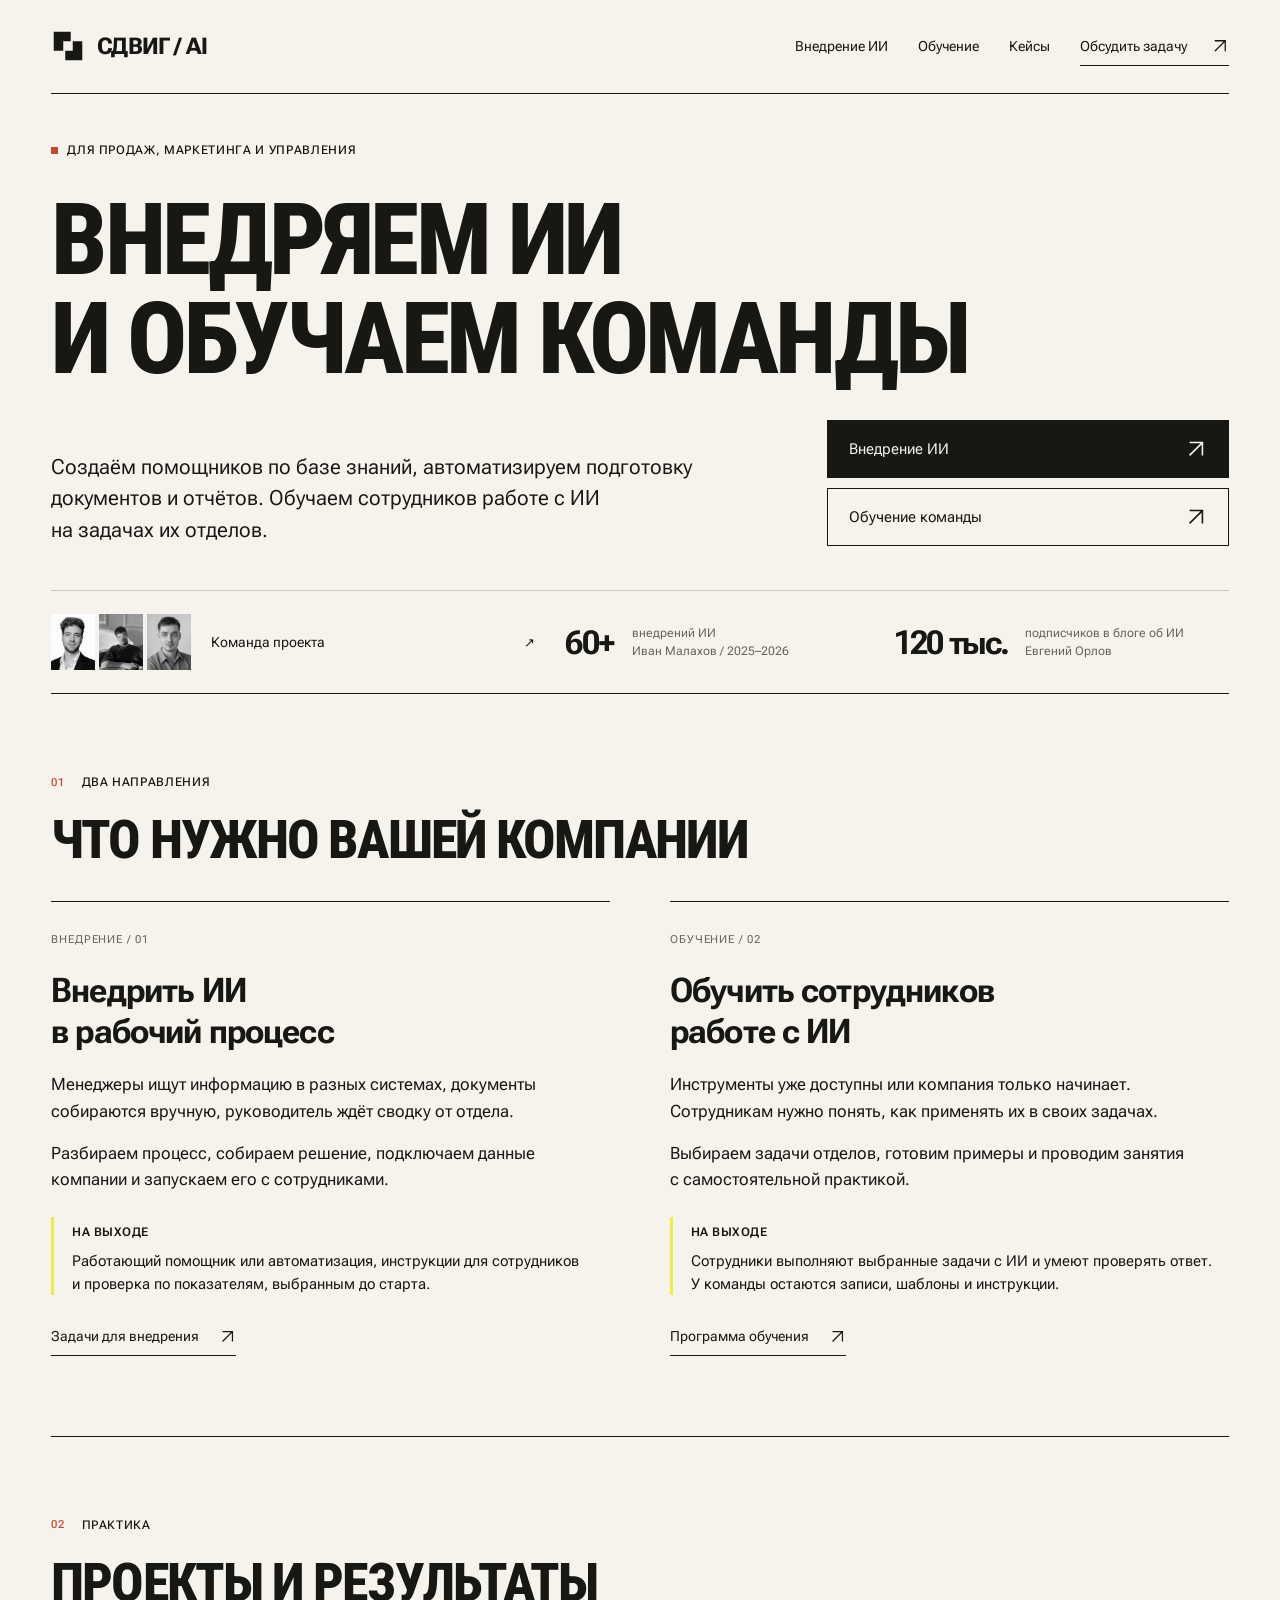
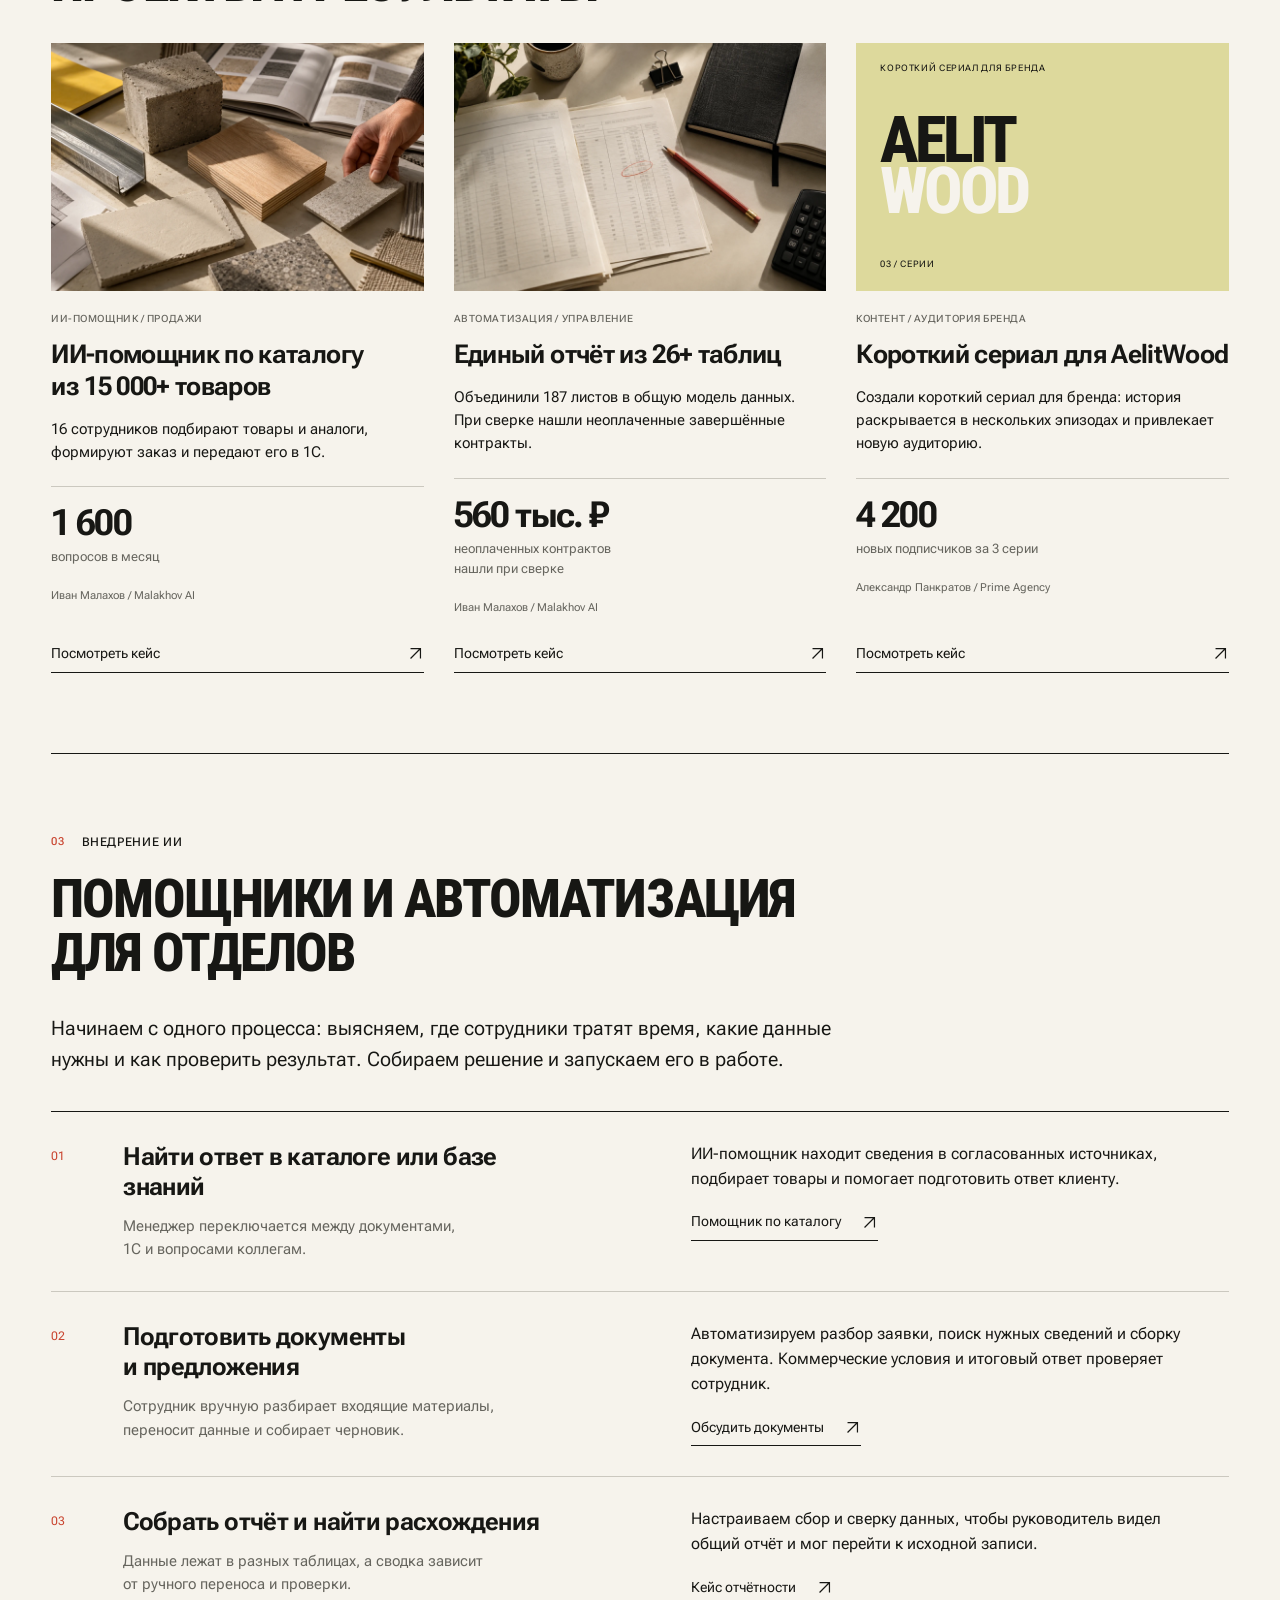
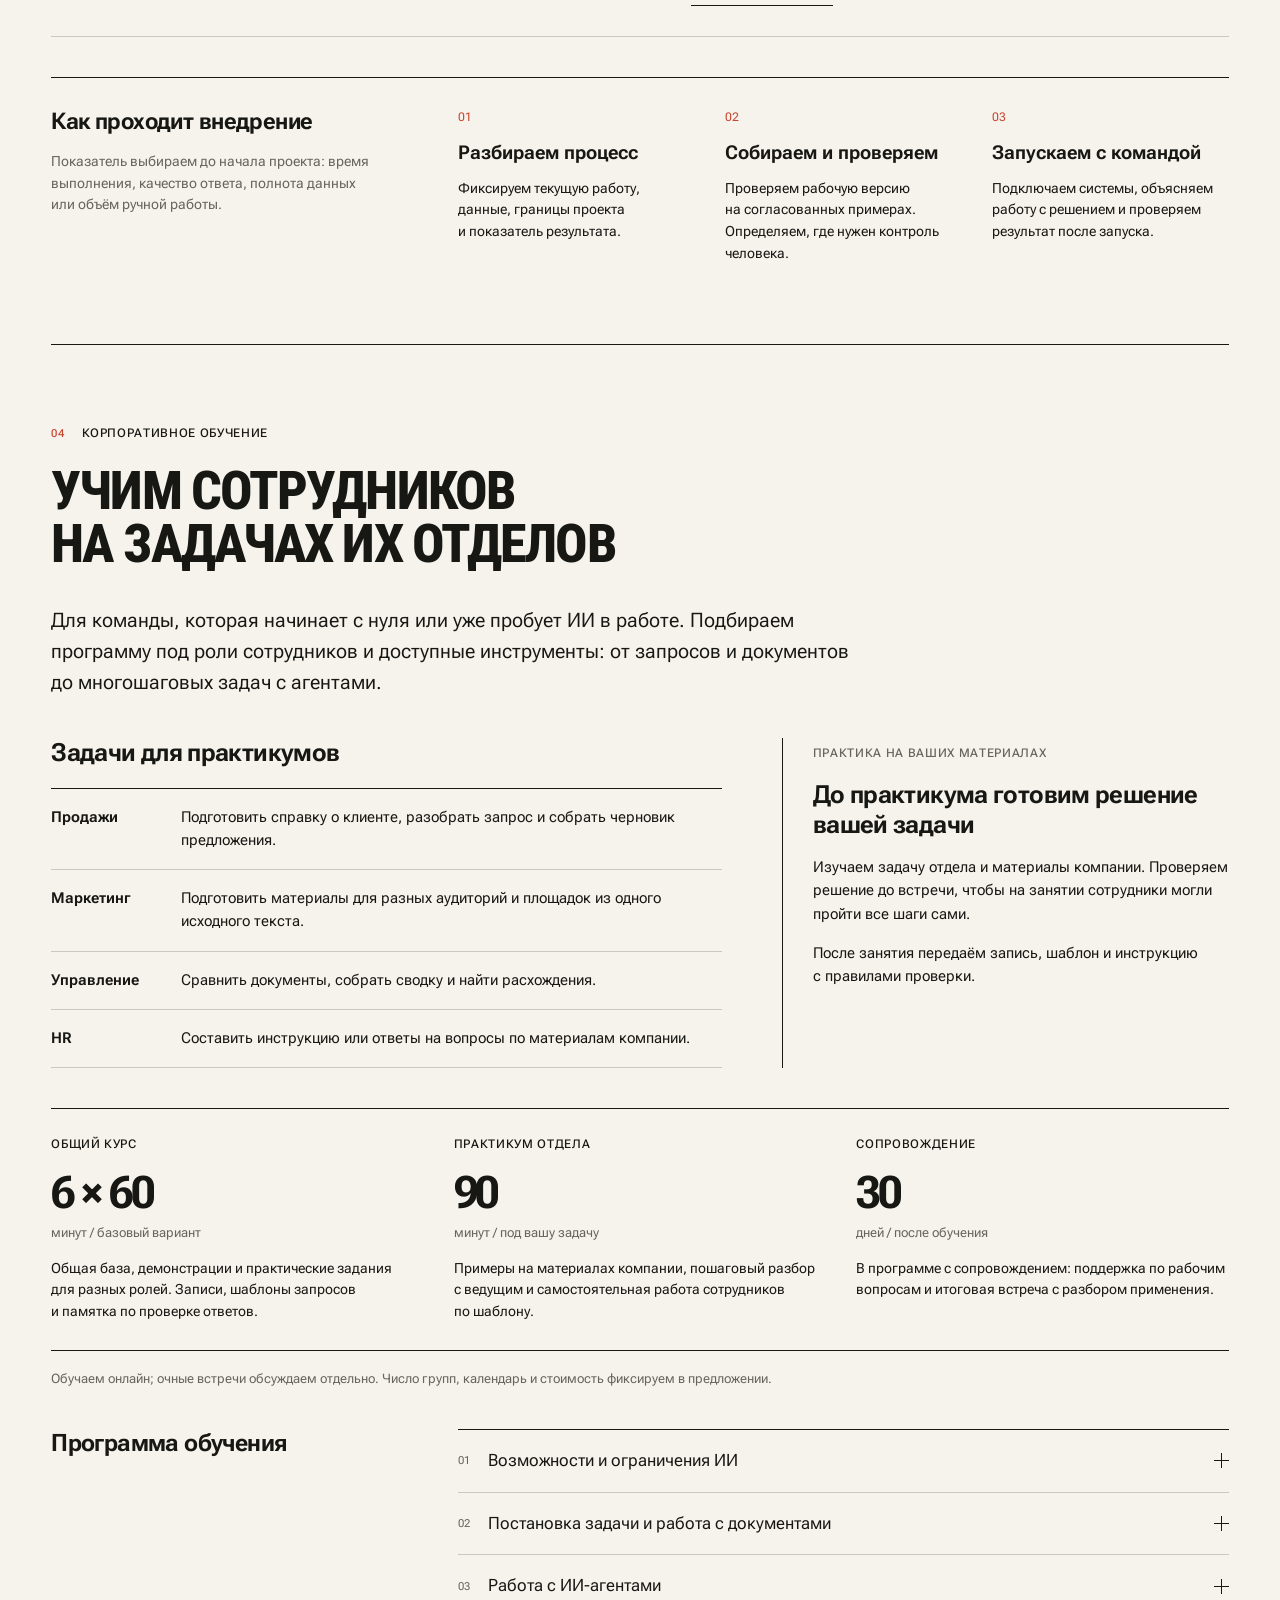
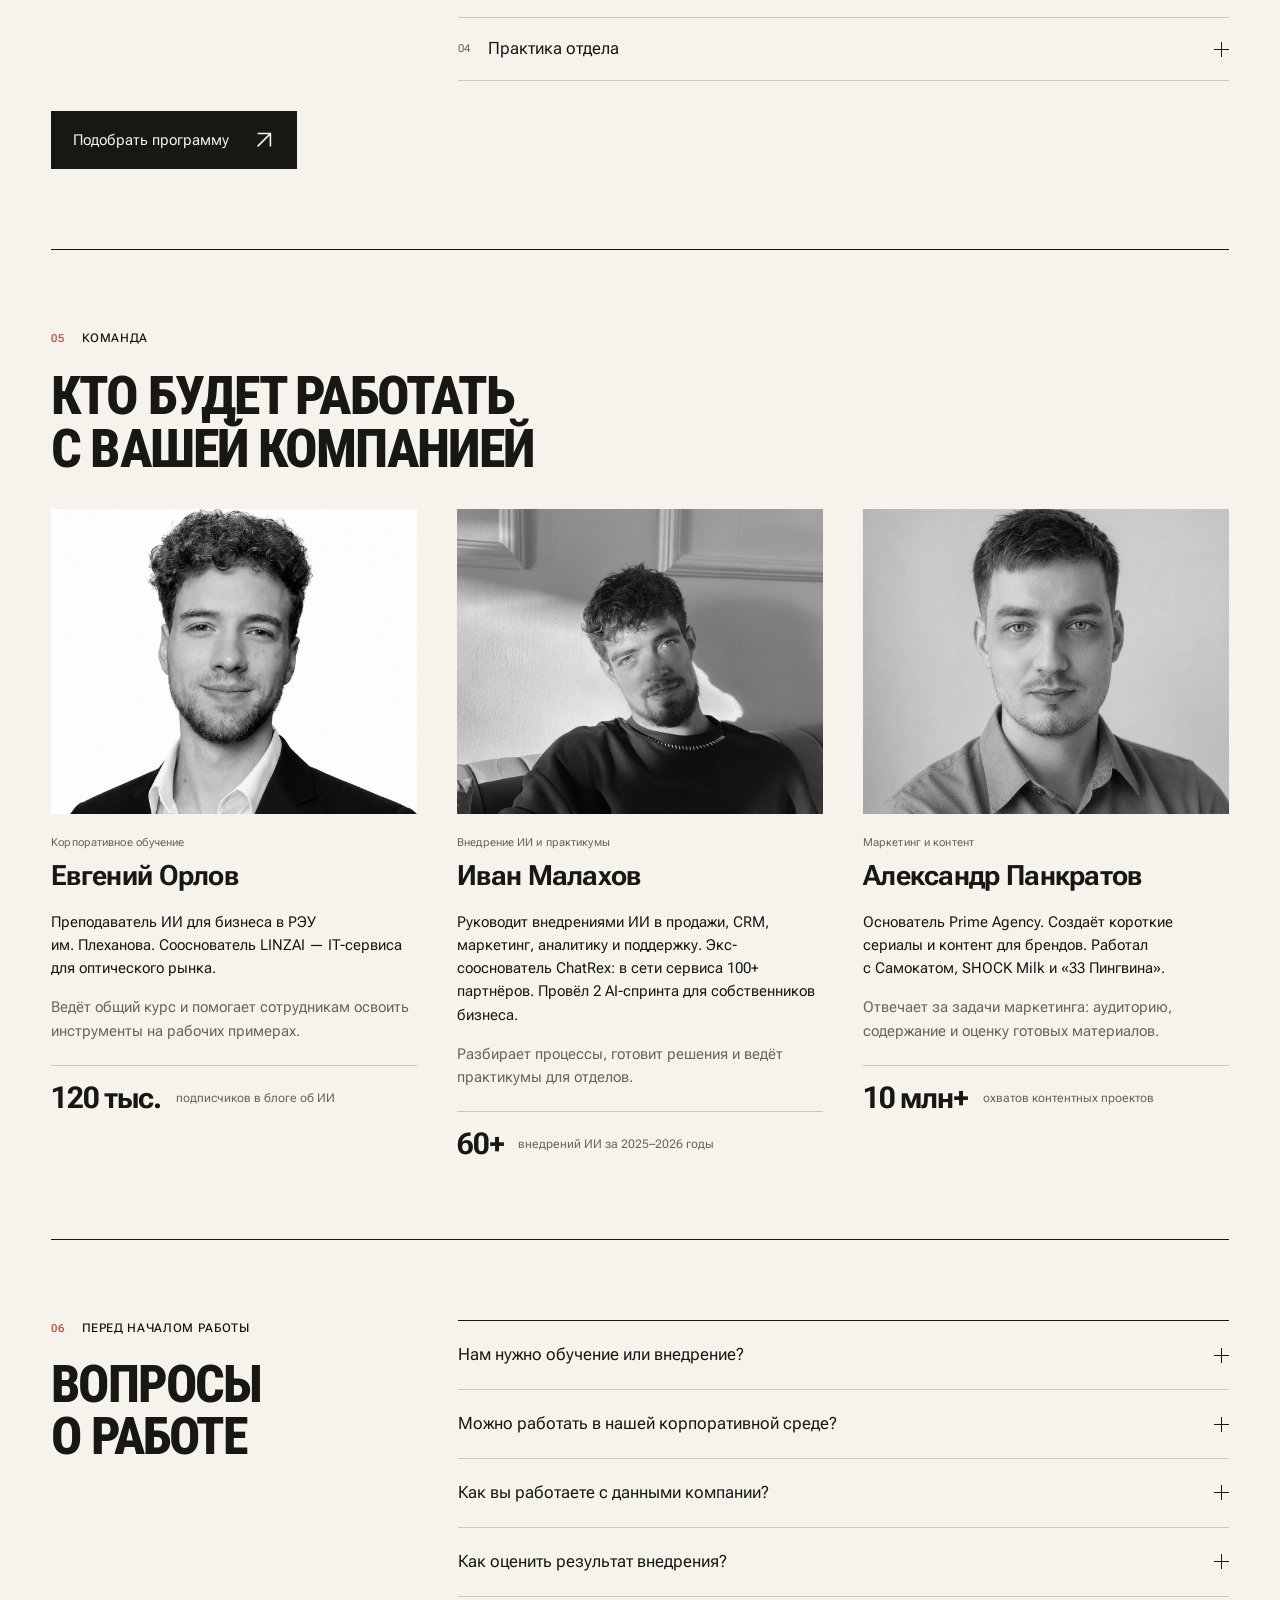
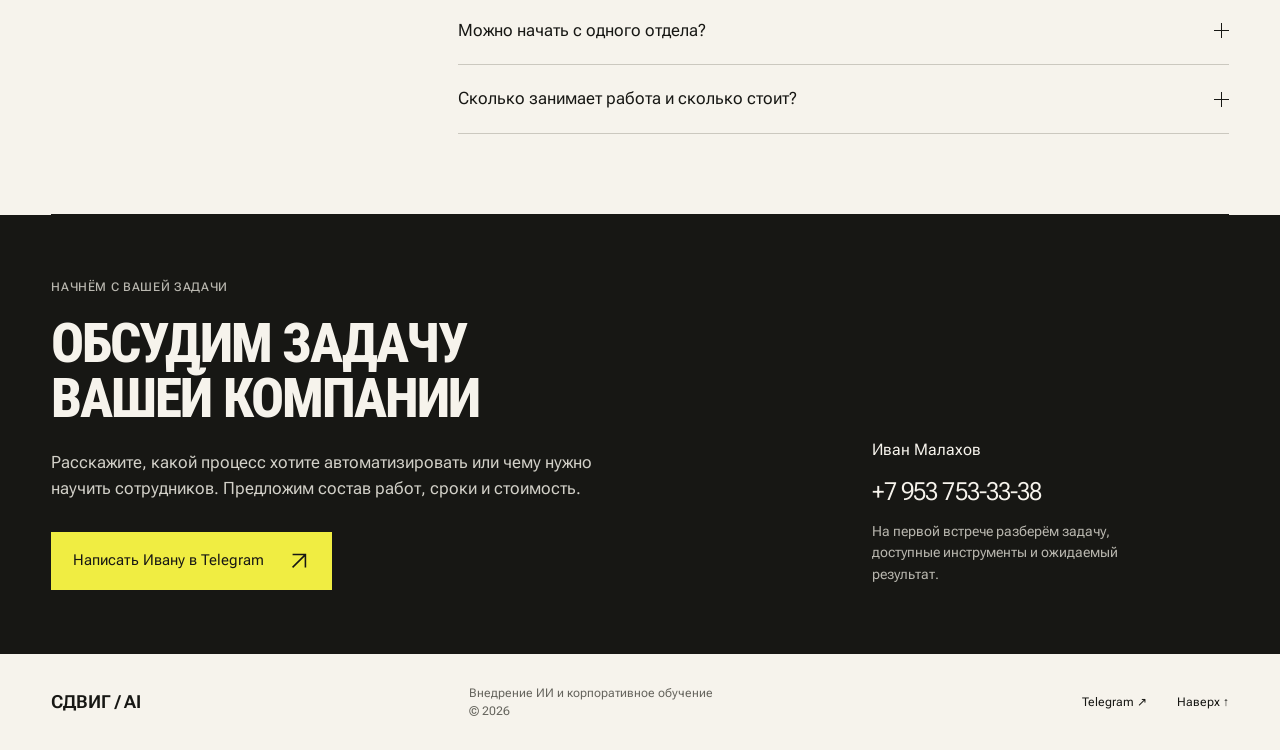
==== v2/index.html @ 9ed3bb28 "Fix mobile overflow and add refined editorial V2 comparison" ====
<!doctype html><html lang="ru"><head><meta charset="utf-8"><meta name="viewport" content="width=device-width, initial-scale=1"><meta name="theme-color" content="#f6f3ec"><title>Внедрение ИИ и&nbsp;корпоративное обучение — СДВИГ / AI</title><meta name="description" content="Внедряем ИИ-помощников и автоматизацию для продаж, маркетинга и управления. Обучаем сотрудников на задачах компании: практика, шаблоны и сопровождение."><meta property="og:type" content="website"><meta property="og:locale" content="ru_RU"><meta property="og:site_name" content="СДВИГ / AI"><meta property="og:title" content="Внедрение ИИ и корпоративное обучение"><meta property="og:description" content="Внедряем ИИ-помощников и автоматизацию для продаж, маркетинга и управления. Обучаем сотрудников на задачах компании: практика, шаблоны и сопровождение."><meta property="og:image" content="https://cryptodopamine51.github.io/sdvig-ai/assets/workshop.webp"><meta property="og:url" content="https://cryptodopamine51.github.io/sdvig-ai/v2/"><link rel="canonical" href="https://cryptodopamine51.github.io/sdvig-ai/v2/"><meta name="twitter:card" content="summary_large_image"><link rel="icon" type="image/svg+xml" href="../favicon.svg"><link rel="preload" href="../assets/roboto-flex.woff2" as="font" type="font/woff2" crossorigin><link rel="stylesheet" href="./styles.css?v=20261011-v2-final1"><script src="./script.js?v=20261011-v2-final1" defer></script><noscript><style>@media(max-width:950px){.menu-toggle{display:none}.site-nav{display:flex}}</style></noscript></head><body><a class="skip-link" href="#main">Перейти к&nbsp;содержанию</a><div class="site-shell"><header class="site-header" id="top"><a class="brand" href="./" aria-label="СДВИГ / AI — главная"><svg viewBox="0 0 50 50" aria-hidden="true"><path d="M4 4h25v14H18v14H4V4ZM46 46H21V32h11V18h14v28Z" fill="currentColor"/></svg><span>СДВИГ / AI</span></a><button class="menu-toggle" type="button" aria-expanded="false" aria-controls="site-nav"><span>Меню</span><svg viewBox="0 0 24 24" aria-hidden="true"><path class="menu-lines" d="M3 8h18M3 16h18"/><path class="menu-close" d="m5 5 14 14M19 5 5 19"/></svg></button><nav id="site-nav" class="site-nav" aria-label="Основная навигация"><a href="#implementation">Внедрение ИИ</a><a href="#training">Обучение</a><a href="#cases">Кейсы</a><a class="nav-contact" href="#contact">Обсудить задачу <svg class="arrow" viewBox="0 0 24 24" aria-hidden="true"><path d="M5 19 19 5M5 5h14v14" fill="none" stroke="currentColor" stroke-width="1.7"/></svg></a></nav></header><main id="main">
<section class="hero" aria-labelledby="hero-title"><p class="eyebrow"><span class="red-square" aria-hidden="true"></span>Для&nbsp;продаж, маркетинга и&nbsp;управления</p><h1 class="display" id="hero-title">Внедряем ИИ<br>и&nbsp;обучаем команды</h1><div class="hero-bottom"><p class="hero-lead">Создаём помощников по&nbsp;базе знаний, автоматизируем подготовку документов и&nbsp;отчётов. Обучаем сотрудников работе с&nbsp;ИИ на&nbsp;задачах их отделов.</p><div class="hero-actions"><a class="button" href="#implementation"><span>Внедрение ИИ</span><svg class="arrow" viewBox="0 0 24 24" aria-hidden="true"><path d="M5 19 19 5M5 5h14v14" fill="none" stroke="currentColor" stroke-width="1.7"/></svg></a><a class="button outline" href="#training"><span>Обучение команды</span><svg class="arrow" viewBox="0 0 24 24" aria-hidden="true"><path d="M5 19 19 5M5 5h14v14" fill="none" stroke="currentColor" stroke-width="1.7"/></svg></a></div></div><a class="button hero-mobile-action" href="#contact"><span>Обсудить задачу</span><svg class="arrow" viewBox="0 0 24 24" aria-hidden="true"><path d="M5 19 19 5M5 5h14v14" fill="none" stroke="currentColor" stroke-width="1.7"/></svg></a></section>
<div class="hero-evidence"><a class="evidence-people" href="#team"><span class="portrait-strip"><img src="../assets/evgeny-portrait.jpg" width="1254" height="1254" alt="Евгений Орлов"><img src="../assets/ivan-proposal-portrait.jpg" width="960" height="1280" alt="Иван Малахов"><img src="../assets/alexander-portrait.jpg" width="640" height="640" alt="Александр Панкратов"></span><span class="evidence-label">Команда проекта</span><span class="evidence-arrow" aria-hidden="true">↗</span></a><p class="evidence-fact"><strong>60+</strong><span>внедрений ИИ<br>Иван Малахов / 2025–2026</span></p><p class="evidence-fact"><strong>120 тыс.</strong><span>подписчиков в&nbsp;блоге об&nbsp;ИИ<br>Евгений Орлов</span></p></div>
<section class="section services" id="services" aria-labelledby="services-title"><div class="section-heading"><p class="eyebrow"><span class="section-number">01</span>Два направления</p><h2 class="display" id="services-title">Что нужно вашей компании</h2></div><div class="service-grid"><article class="service"><span class="service-index">ВНЕДРЕНИЕ / 01</span><h3>Внедрить ИИ<br>в&nbsp;рабочий процесс</h3><p>Менеджеры ищут информацию в&nbsp;разных системах, документы собираются вручную, руководитель ждёт сводку от&nbsp;отдела.</p><p>Разбираем процесс, собираем решение, подключаем данные компании и&nbsp;запускаем его с&nbsp;сотрудниками.</p><div class="service-outcome"><strong>На&nbsp;выходе</strong><p>Работающий помощник или&nbsp;автоматизация, инструкции для&nbsp;сотрудников и&nbsp;проверка по&nbsp;показателям, выбранным до&nbsp;старта.</p></div><a class="text-link" href="#implementation">Задачи для&nbsp;внедрения <svg class="arrow" viewBox="0 0 24 24" aria-hidden="true"><path d="M5 19 19 5M5 5h14v14" fill="none" stroke="currentColor" stroke-width="1.7"/></svg></a></article><article class="service"><span class="service-index">ОБУЧЕНИЕ / 02</span><h3>Обучить сотрудников<br>работе с&nbsp;ИИ</h3><p>Инструменты уже доступны или&nbsp;компания только начинает. Сотрудникам нужно понять, как применять их в&nbsp;своих задачах.</p><p>Выбираем задачи отделов, готовим примеры и&nbsp;проводим занятия с&nbsp;самостоятельной практикой.</p><div class="service-outcome"><strong>На&nbsp;выходе</strong><p>Сотрудники выполняют выбранные задачи с&nbsp;ИИ и&nbsp;умеют проверять ответ. У&nbsp;команды остаются записи, шаблоны и&nbsp;инструкции.</p></div><a class="text-link" href="#training">Программа обучения <svg class="arrow" viewBox="0 0 24 24" aria-hidden="true"><path d="M5 19 19 5M5 5h14v14" fill="none" stroke="currentColor" stroke-width="1.7"/></svg></a></article></div></section>
<section class="section cases" id="cases" aria-labelledby="cases-title"><div class="section-heading"><p class="eyebrow"><span class="section-number">02</span>Практика</p><h2 class="display" id="cases-title">Проекты и&nbsp;результаты</h2></div><div class="case-grid"><article class="case-card"><a class="case-visual" href="cases/knowledge/" aria-label="Подробнее: ИИ-помощник по каталогу из 15 000+ товаров"><img src="../assets/knowledge-editorial.webp" width="1396" height="1024" loading="lazy" alt="Рабочий стол с образцами строительных материалов и каталогом"></a><div class="case-card-copy"><p class="eyebrow">ИИ-помощник / Продажи</p><h3><a href="cases/knowledge/">ИИ-помощник по&nbsp;каталогу из&nbsp;15&nbsp;000+ товаров</a></h3><p>16 сотрудников подбирают товары и&nbsp;аналоги, формируют заказ и&nbsp;передают его в&nbsp;1С.</p><p class="case-fact"><strong>1&nbsp;600</strong><span>вопросов в&nbsp;месяц</span></p><p class="attribution">Иван Малахов / Malakhov AI</p><a class="text-link" href="cases/knowledge/">Посмотреть кейс <svg class="arrow" viewBox="0 0 24 24" aria-hidden="true"><path d="M5 19 19 5M5 5h14v14" fill="none" stroke="currentColor" stroke-width="1.7"/></svg></a></div></article><article class="case-card"><a class="case-visual" href="cases/revenue-control/" aria-label="Подробнее: Единый отчёт из 26+ таблиц"><img src="../assets/revenue-editorial.webp" width="1396" height="1024" loading="lazy" alt="Документы и таблицы для сверки данных на рабочем столе"></a><div class="case-card-copy"><p class="eyebrow">Автоматизация / Управление</p><h3><a href="cases/revenue-control/">Единый отчёт из&nbsp;26+ таблиц</a></h3><p>Объединили 187 листов в&nbsp;общую модель данных. При&nbsp;сверке нашли неоплаченные завершённые контракты.</p><p class="case-fact"><strong>560 тыс.&nbsp;₽</strong><span>неоплаченных контрактов нашли при&nbsp;сверке</span></p><p class="attribution">Иван Малахов / Malakhov AI</p><a class="text-link" href="cases/revenue-control/">Посмотреть кейс <svg class="arrow" viewBox="0 0 24 24" aria-hidden="true"><path d="M5 19 19 5M5 5h14v14" fill="none" stroke="currentColor" stroke-width="1.7"/></svg></a></div></article><article class="case-card"><a class="case-visual" href="cases/aelitwood/" aria-label="Подробнее: Короткий сериал для AelitWood"><div class="aelit-art" aria-hidden="true"><span>Короткий сериал для бренда</span><strong>AELIT<br><em>WOOD</em></strong><span>03 / серии</span></div></a><div class="case-card-copy"><p class="eyebrow">Контент / Аудитория бренда</p><h3><a href="cases/aelitwood/">Короткий сериал для&nbsp;AelitWood</a></h3><p>Создали короткий сериал для&nbsp;бренда: история раскрывается в&nbsp;нескольких эпизодах и&nbsp;привлекает новую аудиторию.</p><p class="case-fact"><strong>4&nbsp;200</strong><span>новых подписчиков за&nbsp;3&nbsp;серии</span></p><p class="attribution">Александр Панкратов / Prime Agency</p><a class="text-link" href="cases/aelitwood/">Посмотреть кейс <svg class="arrow" viewBox="0 0 24 24" aria-hidden="true"><path d="M5 19 19 5M5 5h14v14" fill="none" stroke="currentColor" stroke-width="1.7"/></svg></a></div></article></div></section><section class="section implementation" id="implementation" aria-labelledby="implementation-title"><div class="section-heading"><p class="eyebrow"><span class="section-number">03</span>Внедрение ИИ</p><h2 class="display" id="implementation-title">Помощники и&nbsp;автоматизация для&nbsp;отделов</h2></div><p class="section-lead">Начинаем с&nbsp;одного процесса: выясняем, где сотрудники тратят время, какие данные нужны и&nbsp;как проверить результат. Собираем решение и&nbsp;запускаем его в&nbsp;работе.</p><div class="task-list"><article class="task"><span class="task-number">01</span><div><h3>Найти ответ в&nbsp;каталоге или&nbsp;базе знаний</h3><p class="task-situation">Менеджер переключается между документами, 1С&nbsp;и&nbsp;вопросами коллегам.</p></div><div><p>ИИ-помощник находит сведения в&nbsp;согласованных источниках, подбирает товары и&nbsp;помогает подготовить ответ клиенту.</p><a class="text-link" href="cases/knowledge/">Помощник по&nbsp;каталогу <svg class="arrow" viewBox="0 0 24 24" aria-hidden="true"><path d="M5 19 19 5M5 5h14v14" fill="none" stroke="currentColor" stroke-width="1.7"/></svg></a></div></article><article class="task"><span class="task-number">02</span><div><h3>Подготовить документы и&nbsp;предложения</h3><p class="task-situation">Сотрудник вручную разбирает входящие материалы, переносит данные и&nbsp;собирает черновик.</p></div><div><p>Автоматизируем разбор заявки, поиск нужных сведений и&nbsp;сборку документа. Коммерческие условия и&nbsp;итоговый ответ проверяет сотрудник.</p><a class="text-link" href="#contact">Обсудить документы <svg class="arrow" viewBox="0 0 24 24" aria-hidden="true"><path d="M5 19 19 5M5 5h14v14" fill="none" stroke="currentColor" stroke-width="1.7"/></svg></a></div></article><article class="task"><span class="task-number">03</span><div><h3>Собрать отчёт и&nbsp;найти расхождения</h3><p class="task-situation">Данные лежат в&nbsp;разных таблицах, а&nbsp;сводка зависит от&nbsp;ручного переноса и&nbsp;проверки.</p></div><div><p>Настраиваем сбор и&nbsp;сверку данных, чтобы руководитель видел общий отчёт и&nbsp;мог перейти к&nbsp;исходной записи.</p><a class="text-link" href="cases/revenue-control/">Кейс отчётности <svg class="arrow" viewBox="0 0 24 24" aria-hidden="true"><path d="M5 19 19 5M5 5h14v14" fill="none" stroke="currentColor" stroke-width="1.7"/></svg></a></div></article></div><div class="process"><div class="process-intro"><h3>Как проходит внедрение</h3><p>Показатель выбираем до&nbsp;начала проекта: время выполнения, качество ответа, полнота данных или&nbsp;объём ручной работы.</p></div><ol class="process-steps"><li><span>01</span><h4>Разбираем процесс</h4><p>Фиксируем текущую работу, данные, границы проекта и&nbsp;показатель результата.</p></li><li><span>02</span><h4>Собираем и&nbsp;проверяем</h4><p>Проверяем рабочую версию на&nbsp;согласованных примерах. Определяем, где нужен контроль человека.</p></li><li><span>03</span><h4>Запускаем с&nbsp;командой</h4><p>Подключаем системы, объясняем работу с&nbsp;решением и&nbsp;проверяем результат после запуска.</p></li></ol></div></section>
<section class="section training" id="training" aria-labelledby="training-title"><div class="section-heading"><p class="eyebrow"><span class="section-number">04</span>Корпоративное обучение</p><h2 class="display" id="training-title">Учим сотрудников на&nbsp;задачах их отделов</h2></div><p class="section-lead">Для&nbsp;команды, которая начинает с&nbsp;нуля или&nbsp;уже пробует ИИ в&nbsp;работе. Подбираем программу под&nbsp;роли сотрудников и&nbsp;доступные инструменты: от&nbsp;запросов и&nbsp;документов до&nbsp;многошаговых задач с&nbsp;агентами.</p><div class="training-layout"><div><h3>Задачи для&nbsp;практикумов</h3><dl class="training-tasks"><div><dt>Продажи</dt><dd>Подготовить справку о&nbsp;клиенте, разобрать запрос и&nbsp;собрать черновик предложения.</dd></div><div><dt>Маркетинг</dt><dd>Подготовить материалы для&nbsp;разных аудиторий и&nbsp;площадок из&nbsp;одного исходного текста.</dd></div><div><dt>Управление</dt><dd>Сравнить документы, собрать сводку и&nbsp;найти расхождения.</dd></div><div><dt>HR</dt><dd>Составить инструкцию или&nbsp;ответы на&nbsp;вопросы по&nbsp;материалам компании.</dd></div></dl></div><aside class="training-note"><span class="eyebrow">Практика на&nbsp;ваших материалах</span><h3>До&nbsp;практикума готовим решение вашей задачи</h3><p>Изучаем задачу отдела и&nbsp;материалы компании. Проверяем решение до&nbsp;встречи, чтобы на&nbsp;занятии сотрудники могли пройти все шаги сами.</p><p>После занятия передаём запись, шаблон и&nbsp;инструкцию с&nbsp;правилами проверки.</p></aside></div><div class="training-formats"><article><p class="eyebrow">Общий курс</p><h3><strong>6 × 60</strong><span>минут / базовый вариант</span></h3><p>Общая база, демонстрации и&nbsp;практические задания для&nbsp;разных ролей. Записи, шаблоны запросов и&nbsp;памятка по&nbsp;проверке ответов.</p></article><article><p class="eyebrow">Практикум отдела</p><h3><strong>90</strong><span>минут / под&nbsp;вашу задачу</span></h3><p>Примеры на&nbsp;материалах компании, пошаговый разбор с&nbsp;ведущим и&nbsp;самостоятельная работа сотрудников по&nbsp;шаблону.</p></article><article><p class="eyebrow">Сопровождение</p><h3><strong>30</strong><span>дней / после обучения</span></h3><p>В&nbsp;программе с&nbsp;сопровождением: поддержка по&nbsp;рабочим вопросам и&nbsp;итоговая встреча с&nbsp;разбором применения.</p></article></div><p class="format-note">Обучаем онлайн; очные встречи обсуждаем отдельно. Число групп, календарь и&nbsp;стоимость фиксируем в&nbsp;предложении.</p><div class="program"><h3>Программа обучения</h3><div class="program-list"><details><summary><span class="module-number">01</span><span>Возможности и&nbsp;ограничения ИИ</span><span class="detail-sign" aria-hidden="true"></span></summary><p>Выбираем подходящие задачи и&nbsp;разбираем типичные ошибки.</p></details><details><summary><span class="module-number">02</span><span>Постановка задачи и&nbsp;работа с&nbsp;документами</span><span class="detail-sign" aria-hidden="true"></span></summary><p>Даём модели контекст, уточняем запрос и&nbsp;проверяем ответ.</p></details><details><summary><span class="module-number">03</span><span>Работа с&nbsp;ИИ-агентами</span><span class="detail-sign" aria-hidden="true"></span></summary><p>Разбираем многошаговые задачи и&nbsp;точки контроля в&nbsp;доступной среде.</p></details><details><summary><span class="module-number">04</span><span>Практика отдела</span><span class="detail-sign" aria-hidden="true"></span></summary><p>Повторяем подготовленный сценарий и&nbsp;обсуждаем его применение в&nbsp;работе.</p></details></div></div><a class="button" href="#contact"><span>Подобрать программу</span><svg class="arrow" viewBox="0 0 24 24" aria-hidden="true"><path d="M5 19 19 5M5 5h14v14" fill="none" stroke="currentColor" stroke-width="1.7"/></svg></a></section><section class="section team" id="team" aria-labelledby="team-title"><div class="section-heading"><p class="eyebrow"><span class="section-number">05</span>Команда</p><h2 class="display" id="team-title">Кто будет работать с&nbsp;вашей компанией</h2></div><div class="team-grid"><article class="team-member"><img class="team-portrait" src="../assets/evgeny-portrait.jpg" width="1254" height="1254" loading="lazy" alt="Евгений Орлов"><p class="team-role">Корпоративное обучение</p><h3>Евгений Орлов</h3><p>Преподаватель ИИ для&nbsp;бизнеса в&nbsp;РЭУ им.&nbsp;Плеханова. Сооснователь LINZAI — IT-сервиса для&nbsp;оптического рынка.</p><p class="team-contribution">Ведёт общий курс и&nbsp;помогает сотрудникам освоить инструменты на&nbsp;рабочих примерах.</p><p class="team-proof"><strong>120 тыс.</strong><span>подписчиков в&nbsp;блоге об&nbsp;ИИ</span></p></article><article class="team-member"><img class="team-portrait" src="../assets/ivan-proposal-portrait.jpg" width="960" height="1280" loading="lazy" alt="Иван Малахов"><p class="team-role">Внедрение ИИ и&nbsp;практикумы</p><h3>Иван Малахов</h3><p>Руководит внедрениями ИИ в&nbsp;продажи, CRM, маркетинг, аналитику и&nbsp;поддержку. Экс-сооснователь ChatRex: в&nbsp;сети сервиса 100+ партнёров. Провёл 2 AI-спринта для&nbsp;собственников бизнеса.</p><p class="team-contribution">Разбирает процессы, готовит решения и&nbsp;ведёт практикумы для&nbsp;отделов.</p><p class="team-proof"><strong>60+</strong><span>внедрений ИИ за&nbsp;2025–2026 годы</span></p></article><article class="team-member"><img class="team-portrait" src="../assets/alexander-portrait.jpg" width="640" height="640" loading="lazy" alt="Александр Панкратов"><p class="team-role">Маркетинг и&nbsp;контент</p><h3>Александр Панкратов</h3><p>Основатель Prime Agency. Создаёт короткие сериалы и&nbsp;контент для&nbsp;брендов. Работал с&nbsp;Самокатом, SHOCK Milk и&nbsp;«33 Пингвина».</p><p class="team-contribution">Отвечает за&nbsp;задачи маркетинга: аудиторию, содержание и&nbsp;оценку готовых материалов.</p><p class="team-proof"><strong>10 млн+</strong><span>охватов контентных проектов</span></p></article></div></section><section class="section faq" id="faq" aria-labelledby="faq-title"><div class="section-heading"><p class="eyebrow"><span class="section-number">06</span>Перед началом работы</p><h2 class="display" id="faq-title">Вопросы о&nbsp;работе</h2></div><div class="faq-list">
<details><summary><span>Нам нужно обучение или&nbsp;внедрение?</span><span class="detail-sign" aria-hidden="true"></span></summary><p>Обучение подходит, когда сотрудники будут самостоятельно решать задачи в&nbsp;доступных ИИ-инструментах. Внедрение нужно, когда требуется подключить данные компании, собрать отдельного помощника или&nbsp;автоматизировать процесс. Можно начать с&nbsp;одного направления или&nbsp;совместить их.</p></details>
<details><summary><span>Можно работать в&nbsp;нашей корпоративной среде?</span><span class="detail-sign" aria-hidden="true"></span></summary><p>Да, если она подходит выбранным задачам. До&nbsp;старта уточняем с&nbsp;вашей IT-командой инструменты, версии, доступы и&nbsp;ограничения. Для&nbsp;обучения также можно согласовать демонстрационную среду; для&nbsp;внедрения заранее определяем необходимые подключения.</p></details>
<details><summary><span>Как вы работаете с&nbsp;данными компании?</span><span class="detail-sign" aria-hidden="true"></span></summary><p>До&nbsp;передачи материалов согласуем, какие данные нужны и&nbsp;где их разрешено обрабатывать. Для&nbsp;обучения при&nbsp;необходимости используем обезличенные или&nbsp;учебные примеры. Подключения и&nbsp;доступы к&nbsp;рабочим системам согласуем с&nbsp;ответственными сотрудниками.</p></details>
<details><summary><span>Как оценить результат внедрения?</span><span class="detail-sign" aria-hidden="true"></span></summary><p>До&nbsp;начала проекта выбираем показатель и&nbsp;фиксируем его исходное значение. Это может быть время подготовки документа, качество ответа, полнота отчёта или&nbsp;объём ручных операций. После запуска сравниваем работу по&nbsp;согласованному показателю.</p></details>
<details><summary><span>Можно начать с&nbsp;одного отдела?</span><span class="detail-sign" aria-hidden="true"></span></summary><p>Да. Можно обучить один отдел или&nbsp;несколько команд. Размер групп и&nbsp;задания подбираем так, чтобы участники успели пройти практику. Для&nbsp;базовой программы навыки программирования не&nbsp;нужны.</p></details>
<details><summary><span>Сколько занимает работа и&nbsp;сколько стоит?</span><span class="detail-sign" aria-hidden="true"></span></summary><p>Срок и&nbsp;стоимость зависят от&nbsp;задачи. Для&nbsp;обучения учитываем число групп, подготовку материалов и&nbsp;сопровождение. Для&nbsp;внедрения — процесс, источники данных и&nbsp;подключения. После первой встречи предложим состав работ, календарь и&nbsp;стоимость.</p></details>
</div></section><section class="contact section" id="contact" aria-labelledby="contact-title"><div class="contact-copy"><p class="eyebrow">Начнём с&nbsp;вашей задачи</p><h2 class="display" id="contact-title">Обсудим задачу<br>вашей компании</h2><p>Расскажите, какой процесс хотите автоматизировать или&nbsp;чему нужно научить сотрудников. Предложим состав работ, сроки и&nbsp;стоимость.</p><a class="button yellow" href="https://t.me/iddopamine" target="_blank" rel="noopener noreferrer"><span>Написать Ивану в&nbsp;Telegram</span><svg class="arrow" viewBox="0 0 24 24" aria-hidden="true"><path d="M5 19 19 5M5 5h14v14" fill="none" stroke="currentColor" stroke-width="1.7"/></svg></a></div><div class="contact-person"><span>Иван Малахов</span><a class="phone" href="tel:+79537533338">+7&nbsp;953&nbsp;753-33-38</a><p>На&nbsp;первой встрече разберём задачу, доступные инструменты и&nbsp;ожидаемый результат.</p></div></section></main><footer class="site-footer"><a href="./" class="footer-brand">СДВИГ / AI</a><span>Внедрение ИИ и&nbsp;корпоративное обучение<br>© 2026</span><a href="https://t.me/iddopamine" target="_blank" rel="noopener noreferrer">Telegram ↗</a><a href="#top">Наверх ↑</a></footer></div></body></html>
---- v2/styles.css ----
@font-face{font-family:Roboto Flex;src:url('../assets/roboto-flex.woff2') format('woff2');font-style:normal;font-weight:100 1000;font-display:swap}
@font-face{font-family:Roboto Condensed;src:url('../assets/roboto-condensed.woff2') format('woff2');font-style:normal;font-weight:100 900;font-display:swap}
:root{--paper:#f6f3ec;--ink:#171714;--muted:#66655e;--line:#cbc8bf;--yellow:#f0ed42;--red:#c9442f;--pad:clamp(20px,4vw,64px);--body:17px}
*{box-sizing:border-box}html{scroll-behavior:smooth;scroll-padding-top:24px}body{margin:0;background:var(--paper);color:var(--ink);font-family:Roboto Flex,Arial,sans-serif;font-size:var(--body);font-weight:400;font-stretch:100%;font-variation-settings:'wdth' 100,'wght' 400;line-height:1.55}a{color:inherit;text-decoration:none}button{font:inherit;color:inherit}button,a,summary{-webkit-tap-highlight-color:transparent}button,summary{cursor:pointer}img{display:block;width:100%;height:auto}svg{display:block;flex-shrink:0}p,h1,h2,h3,h4,figure,dl,dd{margin:0}p+p{margin-top:16px}h3,h4,strong,dt{font-weight:650;font-variation-settings:'wdth' 100,'wght' 650}h3{font-size:27px;line-height:1.2;letter-spacing:-.025em}h4{font-size:19px;line-height:1.3}p{max-width:70ch}.display{font-family:Roboto Condensed,Arial,sans-serif;font-weight:800;font-variation-settings:'wght' 800;line-height:.99;letter-spacing:-.035em;text-transform:uppercase;text-wrap:balance}.site-shell{max-width:1600px;margin:auto;padding:0 var(--pad)}.arrow{width:22px;height:22px}a:focus-visible,button:focus-visible,summary:focus-visible{outline:3px solid var(--red);outline-offset:5px}.skip-link{position:absolute;top:12px;left:20px;z-index:10;padding:10px 16px;background:var(--yellow);transform:translateY(-200%)}.skip-link:focus{transform:translateY(0)}
.site-header{display:flex;align-items:center;justify-content:space-between;gap:24px;min-height:94px;border-bottom:1px solid var(--ink)}.brand{display:flex;align-items:center;gap:12px;font-size:23px;font-weight:750;font-variation-settings:'wght' 750;letter-spacing:-.035em;white-space:nowrap}.brand svg{width:34px;height:34px}.site-nav{display:flex;align-items:center;gap:30px;font-size:14px;line-height:1.2}.site-nav>a{padding:10px 0}.site-nav a:hover{text-decoration:underline;text-underline-offset:5px}.site-nav .nav-contact{display:flex;gap:24px;align-items:center;border-bottom:1px solid var(--ink)}.nav-contact .arrow{width:18px;height:18px}.menu-toggle{display:none;background:none;border:0;padding:10px 0;font-size:14px;align-items:center;gap:9px}.menu-toggle svg{width:24px;height:24px;fill:none;stroke:currentColor;stroke-width:1.7}.menu-close{display:none}.menu-toggle[aria-expanded=true] .menu-close{display:block}.menu-toggle[aria-expanded=true] .menu-lines{display:none}
.eyebrow{font-size:12px;line-height:1.4;letter-spacing:.055em;text-transform:uppercase;font-weight:500;font-variation-settings:'wght' 500}.hero{padding:64px 0 44px}.hero>.eyebrow{display:flex;align-items:center;gap:9px;margin-bottom:32px}.red-square{width:7px;height:7px;background:var(--red)}.hero h1{font-size:clamp(70px,8.4vw,132px);max-width:1100px}.hero-bottom{display:grid;grid-template-columns:minmax(0,1.25fr) minmax(0,.75fr);gap:9%;align-items:end;margin-top:32px}.hero-lead{font-size:21px;line-height:1.5;max-width:650px}.hero-actions{display:grid;gap:10px;max-width:420px}.button{display:flex;align-items:center;justify-content:space-between;gap:24px;padding:17px 21px;background:var(--ink);border:1px solid var(--ink);color:var(--paper);font-size:15px;line-height:1.25;width:fit-content;min-height:57px;transition:background .15s,color .15s}.button>span{min-width:0}.button:hover{background:var(--red);border-color:var(--red)}.button.outline{background:transparent;color:var(--ink)}.button.outline:hover{background:var(--yellow)}.hero-actions .button{width:100%}.button.yellow{background:var(--yellow);color:var(--ink);border-color:var(--yellow)}.button.yellow:hover{background:var(--paper);border-color:var(--paper)}
.hero-evidence{display:grid;grid-template-columns:minmax(0,1.3fr) minmax(0,.8fr) minmax(0,.9fr);border-top:1px solid var(--line);border-bottom:1px solid var(--ink);padding:23px 0;gap:30px;align-items:center}.evidence-people{display:flex;gap:20px;align-items:center;font-size:13px;line-height:1.5}.portrait-strip{display:flex;gap:4px;flex-shrink:0}.portrait-strip img{width:44px;height:56px;object-fit:cover;filter:grayscale(1)}.portrait-strip img:nth-child(2){object-position:50% 28%}.evidence-fact{display:flex;align-items:center;gap:17px;margin:0;font-size:12px;line-height:1.5}.evidence-fact strong{font-size:33px;line-height:1;letter-spacing:-.05em;white-space:nowrap}.evidence-fact span{color:var(--muted)}
.section{padding:80px 0;border-bottom:1px solid var(--ink)}.section-heading{margin-bottom:34px}.section-heading .eyebrow{display:flex;align-items:center;gap:17px;margin-bottom:22px}.section-number{color:var(--red);font-size:11px}.section-heading h2{font-size:clamp(42px,4.2vw,64px);max-width:900px}.section-lead{font-size:20px;max-width:830px;margin:0 0 36px}.text-link{display:inline-flex;align-items:center;justify-content:space-between;gap:20px;font-size:14px;line-height:1.4;border-bottom:1px solid var(--ink);padding:8px 0;max-width:100%}.text-link:hover{color:var(--red);border-color:var(--red)}.text-link .arrow{width:17px;height:17px}.service-grid{display:grid;grid-template-columns:repeat(2,minmax(0,1fr));gap:60px}.service{border-top:1px solid var(--ink);padding:22px 0 0}.service-index{font-size:11px;letter-spacing:.08em;color:var(--muted)}.service h3{font-size:34px;margin:20px 0}.service>p{max-width:58ch}.service-outcome{padding-left:18px;border-left:3px solid var(--yellow);margin:24px 0}.service-outcome strong{font-size:12px;text-transform:uppercase;letter-spacing:.04em}.service-outcome p{margin-top:7px;font-size:15px;line-height:1.5}.case-grid{display:grid;grid-template-columns:repeat(3,minmax(0,1fr));gap:30px}.case-card{min-width:0;display:flex;flex-direction:column}.case-visual{display:block;aspect-ratio:1.5;background:#e8e4da;overflow:hidden}.case-visual img{height:100%;object-fit:cover;transition:transform .3s}.case-visual:hover img{transform:scale(1.025)}.case-card-copy{padding-top:21px;display:flex;flex-direction:column;flex:1}.case-card .eyebrow{font-size:10px;margin-bottom:13px;color:var(--muted)}.case-card h3{font-size:26px;line-height:1.22;margin-bottom:15px}.case-card h3 a:hover{text-decoration:underline;text-underline-offset:4px}.case-card-copy>p:not(.eyebrow):not(.case-fact):not(.attribution){font-size:15px;line-height:1.55}.case-fact{display:flex;flex-direction:column;gap:6px;border-top:1px solid var(--line);margin-top:22px;padding-top:18px}.case-fact strong{font-size:36px;line-height:1;letter-spacing:-.045em}.case-fact span{font-size:13px;max-width:28ch;color:var(--muted)}.case-card .attribution{font-size:11px;color:var(--muted);margin:20px 0}.case-card .text-link{margin-top:auto;width:100%}.aelit-art{height:100%;padding:20px 24px;background:#ddd99c;display:flex;flex-direction:column;justify-content:space-between;overflow:hidden}.aelit-art>span{font-size:9px;letter-spacing:.07em;text-transform:uppercase;line-height:1.3}.aelit-art strong{font-family:Roboto Condensed,Arial,sans-serif;font-weight:800;font-variation-settings:'wght' 800;font-size:clamp(34px,5vw,80px);line-height:.79;letter-spacing:-.06em}.aelit-art em{font-style:normal;color:var(--paper)}
.task-list{border-top:1px solid var(--ink)}.task{display:grid;grid-template-columns:42px minmax(0,1fr) minmax(0,1fr);gap:30px;padding:30px 0;border-bottom:1px solid var(--line)}.task-number{font-size:12px;color:var(--red);padding-top:5px}.task h3{max-width:450px;font-size:25px}.task-situation{font-size:15px;color:var(--muted);margin-top:13px;max-width:48ch}.task>div:last-child>p{font-size:16px;max-width:55ch}.task .text-link{margin-top:13px}.process{margin-top:40px;padding-top:30px;border-top:1px solid var(--ink);display:grid;grid-template-columns:minmax(0,1fr) minmax(0,2.1fr);gap:40px}.process-intro h3{font-size:23px}.process-intro p{font-size:14px;margin-top:15px;color:var(--muted)}.process-steps{display:grid;grid-template-columns:repeat(3,minmax(0,1fr));list-style:none;padding:0;margin:0;gap:30px}.process-steps li>span{font-size:12px;display:block;color:var(--red);margin-bottom:14px}.process-steps p{font-size:14px;line-height:1.55;margin-top:12px}.training-layout{display:grid;grid-template-columns:minmax(0,1.2fr) minmax(0,.8fr);gap:60px;margin:40px 0}.training-layout h3{font-size:25px}.training-tasks{margin-top:20px;border-top:1px solid var(--ink)}.training-tasks>div{display:grid;grid-template-columns:112px minmax(0,1fr);gap:18px;padding:17px 0;border-bottom:1px solid var(--line);font-size:15px}.training-note{border-left:1px solid var(--ink);padding-left:30px}.training-note h3{margin:16px 0}.training-note p{font-size:15px}.training-note .eyebrow{color:var(--muted)}.training-formats{display:grid;grid-template-columns:repeat(3,minmax(0,1fr));gap:30px;border-top:1px solid var(--ink);border-bottom:1px solid var(--ink);padding:27px 0}.training-formats h3{display:flex;flex-direction:column;gap:10px;margin:17px 0}.training-formats h3 strong{font-size:45px;line-height:1;letter-spacing:-.055em}.training-formats h3 span{font-size:13px;color:var(--muted);letter-spacing:0;font-weight:400;font-variation-settings:'wght' 400}.training-formats article>p:last-child{font-size:14px}.format-note{font-size:13px;color:var(--muted);margin-top:18px;max-width:none}.program{display:grid;grid-template-columns:minmax(0,1fr) minmax(0,2.1fr);gap:40px;margin:40px 0 30px}.program h3{font-size:24px}.program-list{border-top:1px solid var(--ink)}details{border-bottom:1px solid var(--line)}summary{display:flex;align-items:center;gap:18px;list-style:none;padding:19px 0;font-size:17px;line-height:1.4}summary::-webkit-details-marker{display:none}summary>span:not(.module-number):not(.detail-sign){flex:1;min-width:0}.module-number{color:var(--muted);font-size:11px;flex-shrink:0}.detail-sign{width:15px;height:15px;position:relative;flex-shrink:0;margin-left:auto}.detail-sign:before,.detail-sign:after{content:'';position:absolute;background:currentColor}.detail-sign:before{top:7px;left:0;width:15px;height:1px}.detail-sign:after{top:0;left:7px;height:15px;width:1px}details[open] .detail-sign:after{display:none}details>p{font-size:15px;padding:0 25px 20px 0;color:var(--muted);max-width:68ch}.program details>p{padding-left:32px}.team-grid{display:grid;grid-template-columns:repeat(3,minmax(0,1fr));gap:40px}.team-portrait{aspect-ratio:1.2;object-fit:cover;object-position:center 30%;filter:grayscale(1)}.team-member:nth-child(2) .team-portrait{object-position:50% 25%}.team-role{font-size:11px;letter-spacing:.01em;color:var(--muted);margin:20px 0 8px}.team-member h3{font-size:28px;margin-bottom:18px}.team-member>p:not(.team-proof):not(.team-role){font-size:15px}.team-contribution{color:var(--muted)}.team-proof{margin-top:22px;border-top:1px solid var(--line);padding-top:17px;display:flex;align-items:center;gap:15px}.team-proof strong{font-size:30px;line-height:1;letter-spacing:-.04em;white-space:nowrap}.team-proof span{font-size:12px;line-height:1.5;color:var(--muted)}.faq{display:grid;grid-template-columns:minmax(0,1fr) minmax(0,2.1fr);gap:40px}.faq .section-heading{margin:0}.faq .section-heading h2{font-size:52px}.faq-list{border-top:1px solid var(--ink)}.faq-list summary{padding:22px 0}.contact{display:grid;grid-template-columns:minmax(0,2.1fr) minmax(0,1fr);gap:70px;background:var(--ink);color:var(--paper);padding:64px var(--pad);margin:0 calc(-1 * var(--pad));border:0}.contact .eyebrow{color:#b9b7af}.contact h2{font-size:clamp(44px,4.3vw,68px);margin:20px 0 24px}.contact-copy>p:not(.eyebrow){font-size:17px;max-width:580px;color:#d2d0c8}.contact .button{margin-top:30px}.contact-person{align-self:end;padding-bottom:4px;display:flex;flex-direction:column;gap:14px}.contact-person>span{font-size:16px}.phone{font-size:25px;line-height:1.2;letter-spacing:-.035em;width:fit-content}.phone:hover{text-decoration:underline;text-underline-offset:5px}.contact-person p{font-size:14px;color:#b9b7af;max-width:32ch}.site-footer{display:grid;grid-template-columns:minmax(0,1fr) minmax(0,1.5fr) auto auto;gap:30px;align-items:center;padding:30px 0;font-size:12px;line-height:1.5}.footer-brand{font-size:18px;font-weight:650;font-variation-settings:'wght' 650}.site-footer>span{color:var(--muted)}.site-footer a:hover{text-decoration:underline;text-underline-offset:4px}
/* Case pages share the type system, with a quieter narrative layout. */
.breadcrumb{padding:28px 0;display:flex;justify-content:space-between;gap:20px;border-bottom:1px solid var(--line);font-size:12px;color:var(--muted)}.breadcrumb a:hover{color:var(--red)}.case-hero{padding:44px 0 34px}.case-hero>.eyebrow{margin-bottom:22px}.case-hero h1{font-size:clamp(54px,6.4vw,98px);max-width:1100px}.case-lead{font-size:21px;max-width:780px;margin-top:28px}.case-full-visual{margin-top:35px;height:350px;overflow:hidden}.case-full-visual>img{height:100%;object-fit:cover}.case-full-visual .aelit-art{padding:28px 36px}.case-full-visual .aelit-art strong{font-size:130px}.case-full-visual .aelit-art>span{font-size:12px}.case-metrics{display:grid;grid-template-columns:repeat(3,minmax(0,1fr));gap:30px;padding:26px 0;border-top:1px solid var(--ink);border-bottom:1px solid var(--ink)}.case-metric{display:flex;flex-direction:column;gap:10px}.case-metric strong{font-size:39px;line-height:1;letter-spacing:-.035em}.case-metric>span{font-size:14px;max-width:28ch;color:var(--muted)}.case-article{display:grid;grid-template-columns:minmax(0,1fr) minmax(0,2.1fr);gap:70px;padding:55px 0 35px}.case-aside h2{font-size:12px;letter-spacing:.05em;text-transform:uppercase;margin-bottom:16px}.case-aside p{font-size:14px;color:var(--muted)}.source-link{display:inline-block;margin-top:20px;font-size:12px;text-decoration:underline;text-underline-offset:4px}.case-body section{margin-bottom:30px}.case-body h2{font-size:27px;line-height:1.2;margin-bottom:15px;font-weight:650;font-variation-settings:'wght' 650}.case-body p{font-size:18px;max-width:65ch}.case-next{padding:0 0 55px}
@media(min-width:1450px){.hero-evidence{grid-template-columns:minmax(0,1.3fr) minmax(0,1fr) minmax(0,1fr)}.hero-bottom{gap:14%}}
@media(max-width:1100px){.site-nav{gap:20px}.hero-bottom{gap:5%}.hero-evidence{gap:20px;grid-template-columns:minmax(0,1.2fr) minmax(0,.8fr) minmax(0,1fr)}.evidence-people{gap:12px}.portrait-strip img{width:34px;height:44px}.evidence-fact{gap:12px}.evidence-fact strong{font-size:27px}.evidence-fact span{font-size:11px}.service-grid{gap:40px}.case-grid{gap:22px}.case-card h3{font-size:24px}.case-fact strong{font-size:32px}.process{grid-template-columns:1fr}.training-layout{gap:35px}.training-note{padding-left:25px}.team-grid{gap:25px}.team-member h3{font-size:24px}.contact{gap:40px}.phone{font-size:23px}}
@media(max-width:950px){.site-header{flex-wrap:wrap;gap:0;min-height:76px;padding:18px 0}.brand{font-size:21px}.brand svg{width:29px;height:29px}.menu-toggle{display:flex}.site-nav{display:none;width:100%;padding-top:20px;margin-top:16px;border-top:1px solid var(--line);flex-direction:column;align-items:stretch;gap:0}.site-nav.is-open{display:flex}.site-nav>a{padding:15px 0;border-bottom:1px solid var(--line);font-size:18px}.site-nav .nav-contact{justify-content:space-between;border-bottom:0}.hero{padding:45px 0 34px}.hero h1{font-size:clamp(62px,8.8vw,84px)}.hero-bottom{grid-template-columns:1fr;gap:25px}.hero-lead{font-size:20px;max-width:700px}.hero-actions{display:flex;max-width:670px;gap:12px}.hero-actions .button{flex:1}.hero-evidence{grid-template-columns:1fr 1fr;gap:20px}.evidence-people{grid-column:1/-1}.portrait-strip img{width:36px;height:46px}.evidence-people>span:last-child br{display:none}.evidence-fact strong{font-size:31px}.evidence-fact span{font-size:12px}.section{padding:60px 0}.section-heading h2{font-size:47px}.service h3{font-size:29px}.case-grid{grid-template-columns:1fr;gap:32px}.case-card{display:grid;grid-template-columns:minmax(0,.8fr) minmax(0,1.2fr);gap:28px;padding-bottom:30px;border-bottom:1px solid var(--line)}.case-card:last-child{padding-bottom:0;border-bottom:0}.case-visual{aspect-ratio:1.1;height:auto;align-self:start}.case-card-copy{padding:0}.case-card h3{font-size:27px;margin-bottom:12px}.case-fact{margin-top:16px;padding-top:14px}.case-card .attribution{margin:14px 0}.aelit-art strong{font-size:80px}.task{gap:22px;grid-template-columns:25px minmax(0,1fr) minmax(0,1fr)}.task h3{font-size:23px}.training-formats{gap:22px}.training-formats h3 strong{font-size:38px}.program{grid-template-columns:minmax(0,.8fr) minmax(0,1.2fr);gap:28px}.team-member h3{font-size:23px}.team-proof{flex-direction:column;align-items:flex-start;gap:8px}.faq{grid-template-columns:1fr;gap:25px}.faq .section-heading h2{font-size:47px}.contact{padding:48px var(--pad);grid-template-columns:minmax(0,1.7fr) minmax(0,1fr);gap:35px}.contact h2{font-size:48px}.contact-copy>p:not(.eyebrow){font-size:16px}.phone{font-size:20px}.contact-person p{font-size:13px}.site-footer{gap:20px;grid-template-columns:minmax(0,1fr) minmax(0,1.5fr) auto}.site-footer>a:last-child{display:none}.case-hero h1{font-size:65px}.case-full-visual{height:290px}.case-article{gap:35px}.case-metric strong{font-size:33px}.case-body p{font-size:17px}}
@media(max-width:700px){:root{--pad:24px;--body:16px}.brand{font-size:20px}.site-header{min-height:72px;padding:15px 0}.hero{padding:35px 0 28px}.hero>.eyebrow{font-size:10px;letter-spacing:.035em;margin-bottom:23px}.hero h1{font-size:clamp(42px,9.8vw,68px);line-height:1.02;letter-spacing:-.035em;text-wrap:normal}.hero-bottom{margin-top:22px;gap:22px}.hero-lead{font-size:17px;line-height:1.55}.hero-actions{gap:10px}.button{padding:15px 17px;font-size:14px;min-height:53px;gap:18px}.hero-evidence{padding:20px 0;gap:19px 20px}.evidence-people{font-size:12px}.evidence-fact{align-items:flex-start;flex-direction:column;gap:7px}.evidence-fact strong{font-size:30px}.evidence-fact span{font-size:11px}.section{padding:48px 0}.section-heading{margin-bottom:25px}.section-heading .eyebrow{margin-bottom:17px;font-size:10px;gap:12px}.section-heading h2{font-size:39px;line-height:1.04;text-wrap:balance}.service-grid{grid-template-columns:1fr;gap:32px}.service{padding-top:17px}.service h3{font-size:27px;margin:16px 0}.service h3 br{display:none}.service-outcome{margin:20px 0}.case-card{grid-template-columns:1fr;gap:18px;padding-bottom:28px}.case-visual{aspect-ratio:1.65}.case-card h3{font-size:25px;max-width:28ch}.case-card .eyebrow{margin-bottom:10px}.case-card-copy>p:not(.eyebrow):not(.case-fact):not(.attribution){font-size:15px;max-width:65ch}.case-fact{display:grid;grid-template-columns: minmax(0,.8fr) minmax(0,1.2fr);align-items:center;gap:15px}.case-fact strong{font-size:33px}.case-fact span{font-size:12px}.aelit-art{padding:20px}.aelit-art strong{font-size:clamp(70px,15vw,100px)}.section-lead{font-size:17px;margin-bottom:25px}.task{grid-template-columns:25px minmax(0,1fr);gap:13px 16px;padding:24px 0}.task h3{font-size:23px}.task>div:last-child{grid-column:2}.task-situation{font-size:14px;margin-top:10px}.task>div:last-child>p{font-size:15px}.task .text-link{margin-top:11px}.process{margin-top:28px;padding-top:24px;gap:25px}.process-intro h3{font-size:24px}.process-intro p{font-size:14px;max-width:60ch}.process-steps{grid-template-columns:1fr;gap:20px}.process-steps li{display:grid;grid-template-columns:25px minmax(0,1fr);gap:8px 16px}.process-steps li>span{margin:3px 0 0}.process-steps h4{font-size:18px}.process-steps p{grid-column:2;margin:0;font-size:14px}.training-layout{grid-template-columns:1fr;gap:26px;margin:30px 0}.training-layout h3{font-size:24px}.training-tasks>div{grid-template-columns:90px minmax(0,1fr);gap:14px;font-size:14px}.training-note{border-left:3px solid var(--yellow);padding-left:18px}.training-note h3{font-size:24px;max-width:25ch}.training-note p{font-size:14px}.training-formats{grid-template-columns:1fr;gap:24px;padding:23px 0}.training-formats article{display:grid;grid-template-columns:minmax(0,.8fr) minmax(0,1.2fr);gap:12px 20px}.training-formats article>.eyebrow{grid-column:1/-1;font-size:10px}.training-formats h3{margin:0;gap:9px}.training-formats h3 strong{font-size:39px}.training-formats h3 span{font-size:11px}.training-formats article>p:last-child{font-size:14px}.format-note{font-size:12px}.program{grid-template-columns:1fr;gap:18px;margin:30px 0 24px}.program h3{font-size:24px}.program summary{font-size:15px;gap:13px;padding:17px 0}.program details>p{font-size:14px;padding-left:27px}.team-grid{grid-template-columns:1fr;gap:30px}.team-member{display:grid;grid-template-columns:108px minmax(0,1fr);column-gap:20px;border-top:1px solid var(--line);padding-top:22px;align-content:start}.team-portrait{grid-column:1;grid-row:1/3;aspect-ratio:1;height:108px}.team-role{grid-column:2;margin:4px 0 8px;font-size:11px}.team-member h3{grid-column:2;font-size:26px;margin-bottom:14px;align-self:start}.team-member>p:not(.team-role):not(.team-proof){grid-column:1/-1;margin-top:14px;font-size:14px}.team-proof{grid-column:1/-1;flex-direction:row;align-items:center;margin-top:17px;padding-top:14px;gap:15px}.team-proof strong{font-size:28px}.team-proof span{font-size:11px}.faq{gap:22px}.faq .section-heading h2{font-size:39px}.faq-list summary{font-size:16px;padding:19px 0;gap:18px}.faq-list details>p{font-size:14px;padding:0 22px 20px 0}.contact{grid-template-columns:1fr;padding:44px var(--pad);gap:32px}.contact h2{font-size:42px;margin:18px 0 20px}.contact-copy>p:not(.eyebrow){font-size:16px}.contact .button{margin-top:24px}.contact-person{border-top:1px solid #54544d;padding-top:23px;gap:10px}.contact-person>span{font-size:14px}.phone{font-size:25px}.contact-person p{font-size:13px;max-width:45ch;margin-top:4px}.site-footer{grid-template-columns:minmax(0,1fr) auto;gap:14px;padding:24px 0}.site-footer>span{grid-row:2;grid-column:1/-1;font-size:11px}.site-footer>a:nth-last-child(2){justify-self:end}.footer-brand{font-size:18px}.breadcrumb{font-size:11px;padding:22px 0;gap:12px}.breadcrumb>span{max-width:150px;text-align:right}.case-hero{padding:30px 0}.case-hero>.eyebrow{font-size:10px;margin-bottom:20px}.case-hero h1{font-size:clamp(42px,8.8vw,60px);line-height:1.03;text-wrap:balance}.case-lead{font-size:17px;margin-top:22px}.case-full-visual{height:220px;margin-top:25px}.case-full-visual .aelit-art{padding:23px}.case-full-visual .aelit-art strong{font-size:95px}.case-full-visual .aelit-art>span{font-size:10px}.case-metrics{grid-template-columns:1fr;gap:17px;padding:22px 0}.case-metric{display:grid;grid-template-columns:minmax(0,.8fr) minmax(0,1.2fr);align-items:center;gap:18px}.case-metric strong{font-size:30px}.case-metric>span{font-size:13px}.case-article{grid-template-columns:1fr;gap:28px;padding:32px 0 20px}.case-aside{border-bottom:1px solid var(--line);padding-bottom:25px}.case-aside h2{margin-bottom:12px}.case-aside p{font-size:13px}.case-body h2{font-size:25px}.case-body p{font-size:16px}.case-body section{margin-bottom:26px}.case-next{padding-bottom:36px}}
@media(max-width:420px){:root{--pad:20px}.hero-actions{flex-direction:column}.hero h1{font-size:clamp(39px,10.7vw,45px)}.hero>.eyebrow{font-size:9px}.hero-evidence{gap:17px 16px}.evidence-people{gap:13px}.evidence-people>span:last-child br{display:block}.portrait-strip img{width:33px;height:42px}.section-heading h2{font-size:35px}.case-fact{grid-template-columns:minmax(0,.9fr) minmax(0,1.1fr);gap:12px}.case-fact strong{font-size:29px}.training-formats article{grid-template-columns:minmax(0,.8fr) minmax(0,1.2fr);gap:12px 15px}.team-member{grid-template-columns:90px minmax(0,1fr);column-gap:16px}.team-portrait{height:90px}.team-member h3{font-size:23px}.contact h2{font-size:37px}.contact .button{font-size:13px;padding:15px;gap:12px;width:100%}.case-hero h1{font-size:41px}.case-metric{grid-template-columns:minmax(0,.9fr) minmax(0,1.1fr)}.case-metric strong{font-size:27px}.case-metric>span{font-size:12px}}
@media(prefers-reduced-motion:reduce){html{scroll-behavior:auto}*,*:before,*:after{transition:none!important;animation:none!important}}
/* Mobile reading sequence: one action, then editorial evidence and service rows. */
.hero-mobile-action{display:none}
@media(max-width:700px){
:root{--body:17px}.site-header{min-height:68px;padding:9px 0}.menu-toggle{min-height:48px;min-width:48px}.hero{padding-top:34px}.hero h1{font-size:clamp(48px,11.2vw,64px);line-height:.98}.hero-actions{display:none}.hero-mobile-action{display:flex;margin-top:23px;width:100%;max-width:400px}.hero-bottom{gap:0}.hero-lead{font-size:17px;line-height:1.5}.section{padding:56px 0}.section-heading h2,.faq .section-heading h2{font-size:36px;line-height:1.08}.case-visual{aspect-ratio:1.6}.case-card h3{font-size:26px}.case-fact{display:flex;flex-direction:column;align-items:flex-start;gap:7px}.case-fact strong{font-size:40px}.case-fact span{font-size:13px;max-width:40ch}.program summary{font-size:19px;line-height:1.35}.team-member{grid-template-columns:88px minmax(0,1fr);column-gap:20px}.team-portrait{height:110px;aspect-ratio:auto}.team-member h3{font-size:22px;line-height:1.15}.team-role{font-size:11px}.team-proof strong{font-size:28px}.contact{padding:44px var(--pad)}.contact h2{font-size:36px;line-height:1.08}.contact-person{padding-top:23px}.hero-evidence{gap:18px;padding:21px 0}}
@media(max-width:420px){.hero h1{font-size:48px}.section-heading h2,.faq .section-heading h2{font-size:34px}.case-fact strong{font-size:38px}.contact h2{font-size:34px}.team-member{column-gap:16px}.team-member h3{font-size:22px}}
.hero h1{max-width:none;font-size:clamp(70px,7.8vw,124px)}.evidence-label{min-width:0}.evidence-arrow{margin-left:auto;flex-shrink:0;align-self:center}
@media(max-width:950px){.hero h1{font-size:clamp(62px,8.8vw,84px)}.evidence-label br{display:none}}
@media(max-width:700px){.hero h1{font-size:clamp(48px,11.2vw,64px)}}
@media(max-width:420px){.hero h1{font-size:48px}.evidence-people{gap:10px}.evidence-label br{display:block}}

.evidence-label{font-size:14px}
@media(min-width:951px){.hero{padding-top:48px}}
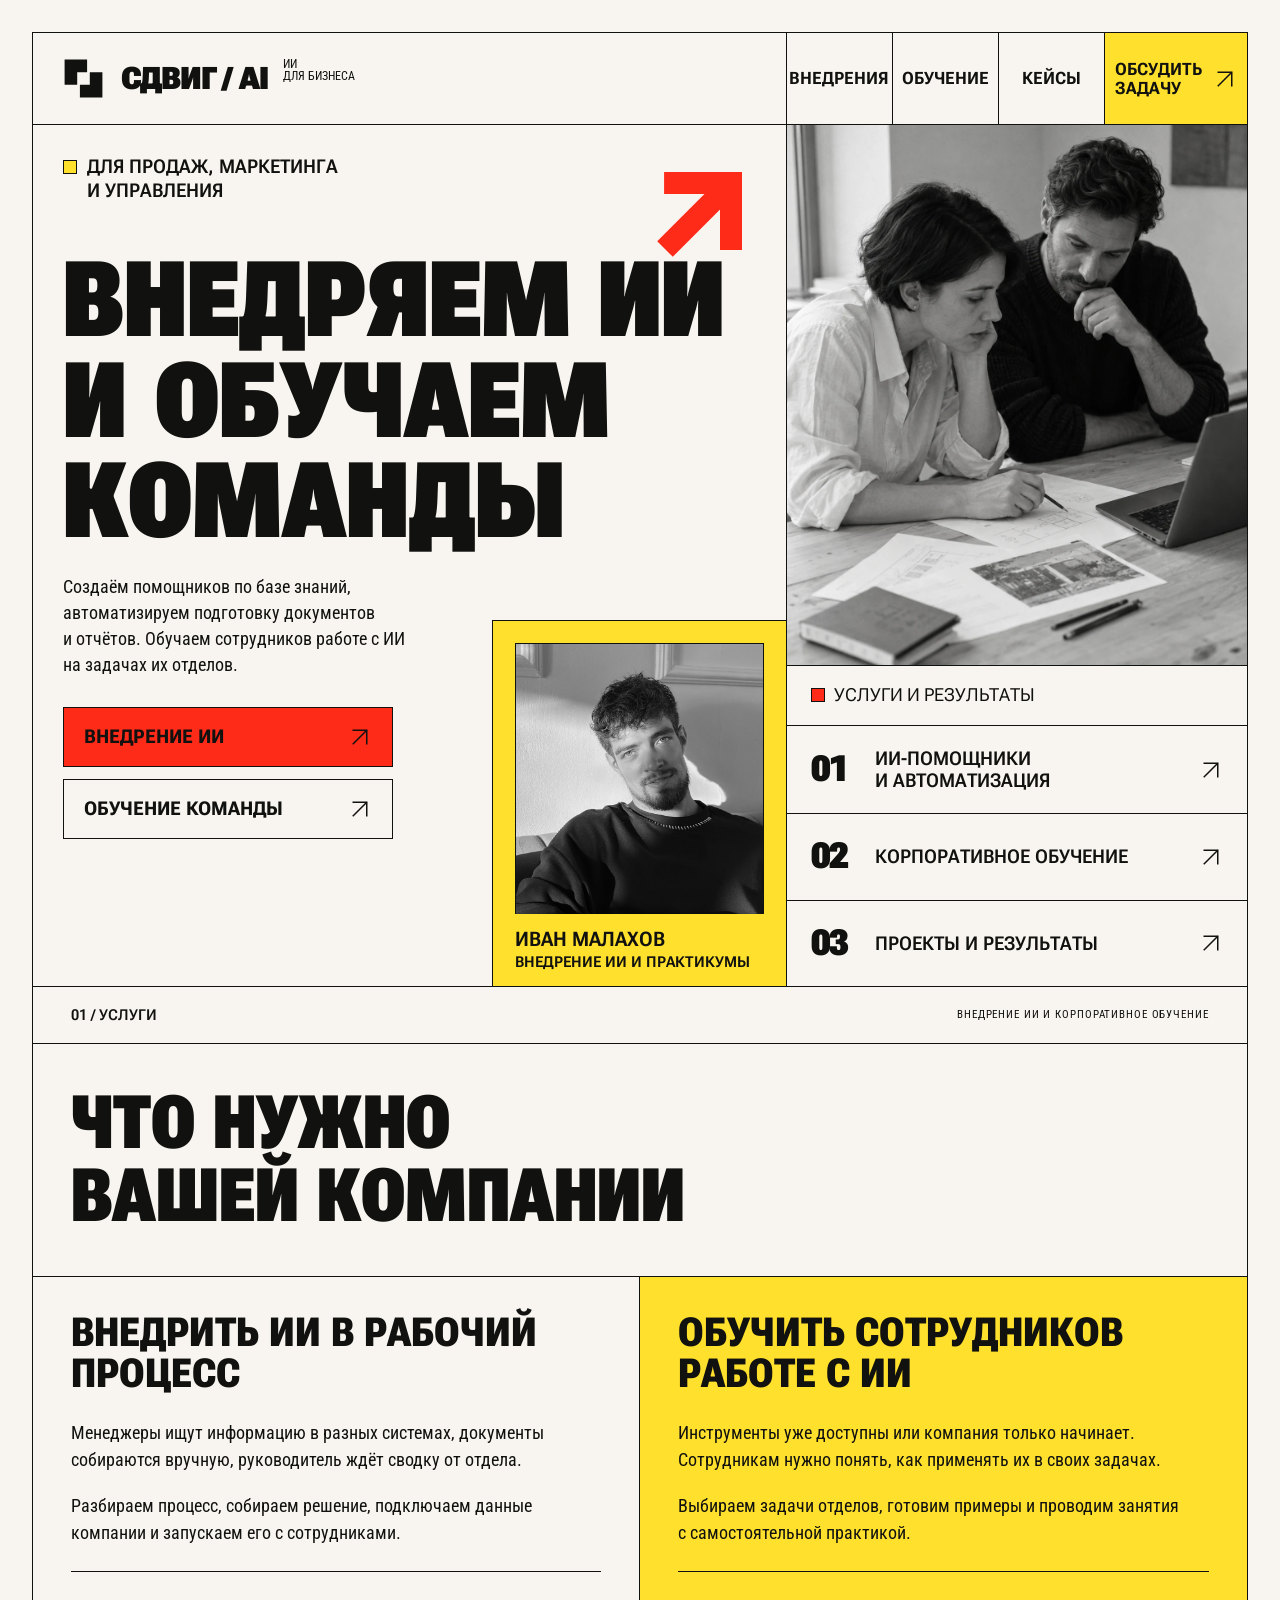
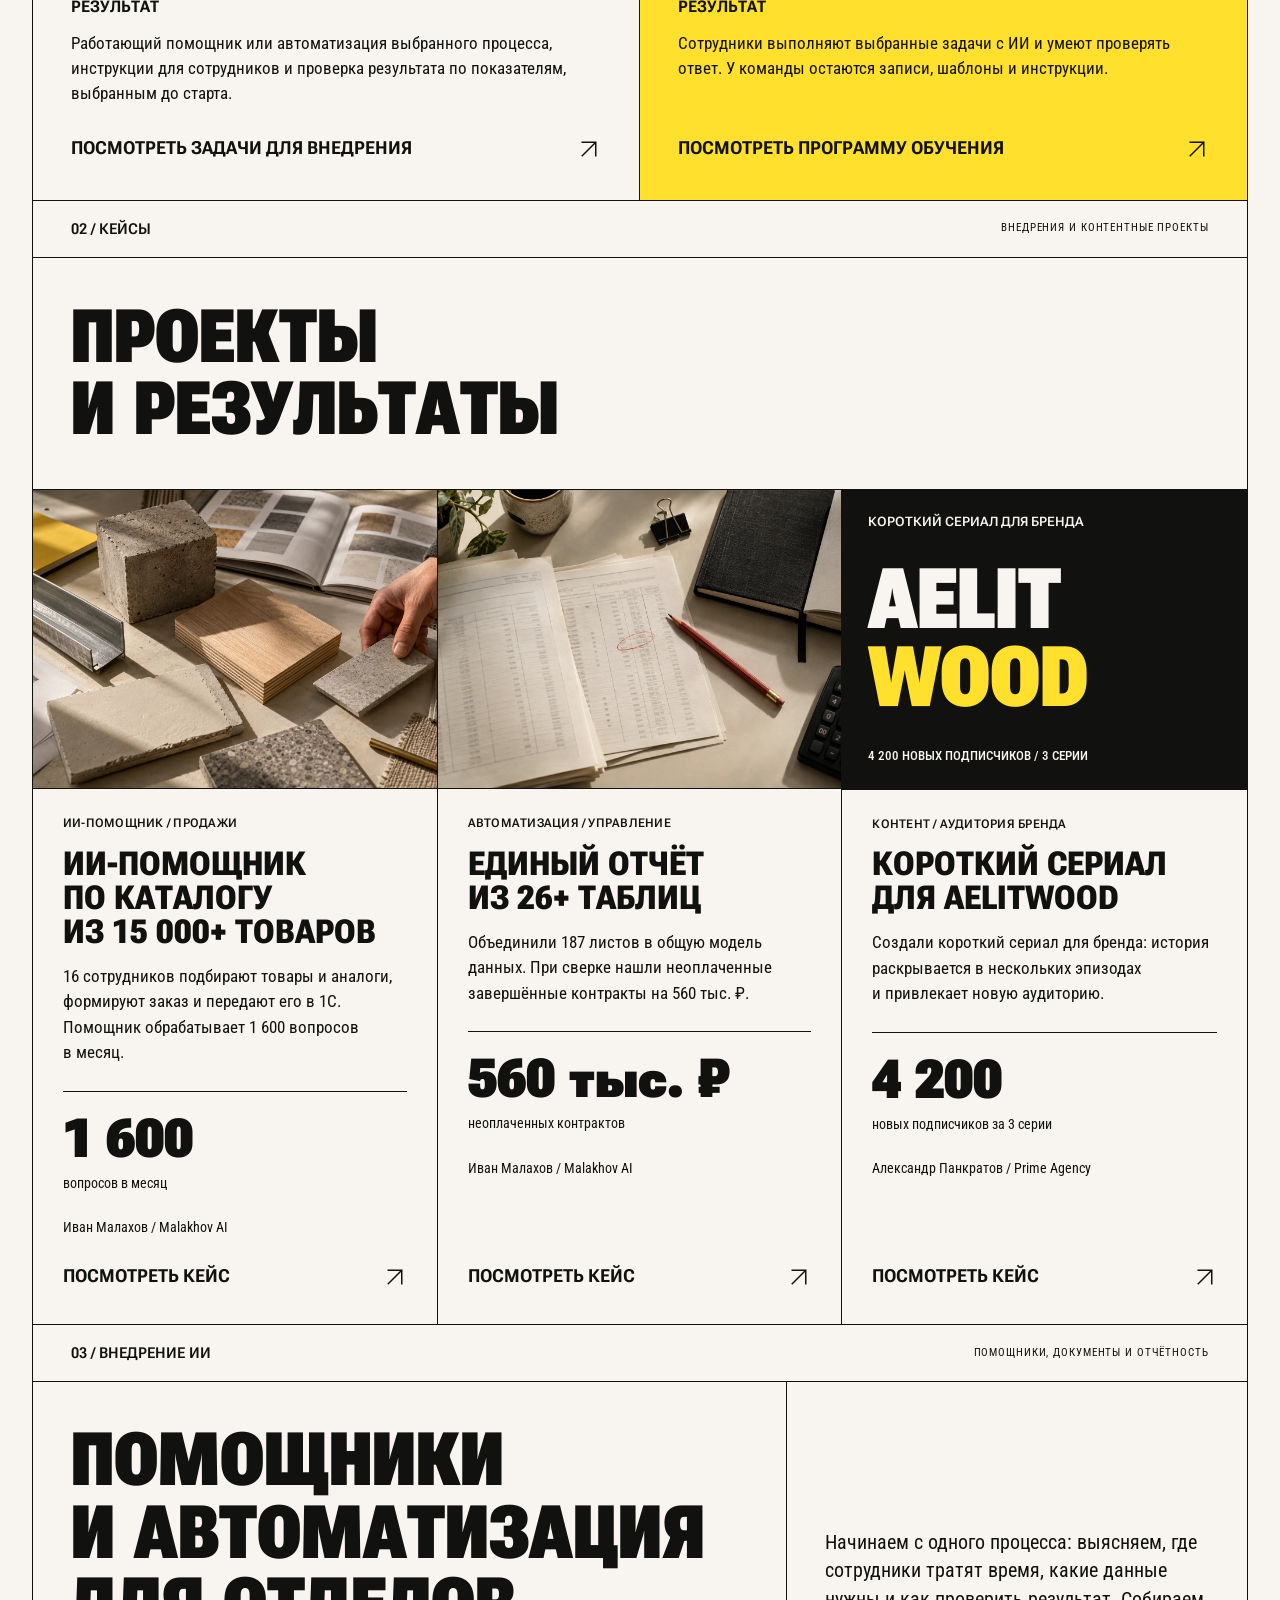
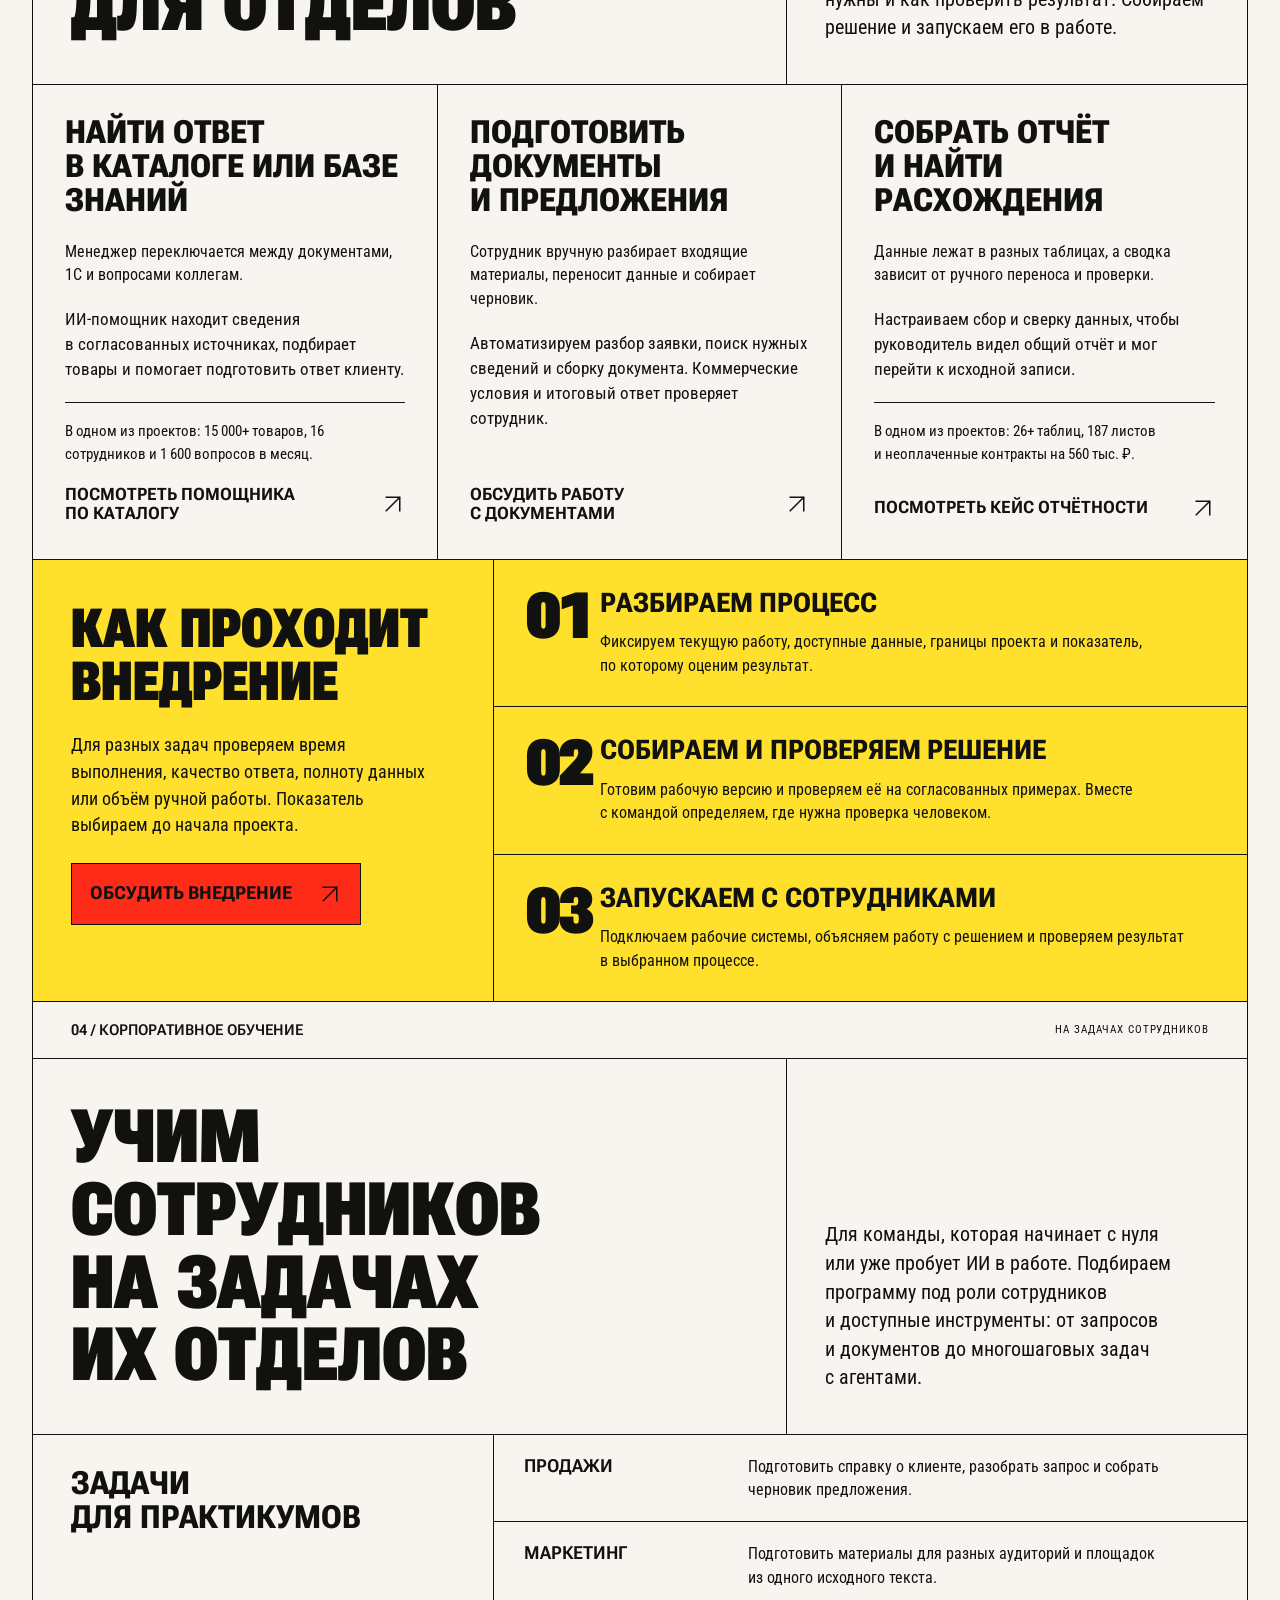
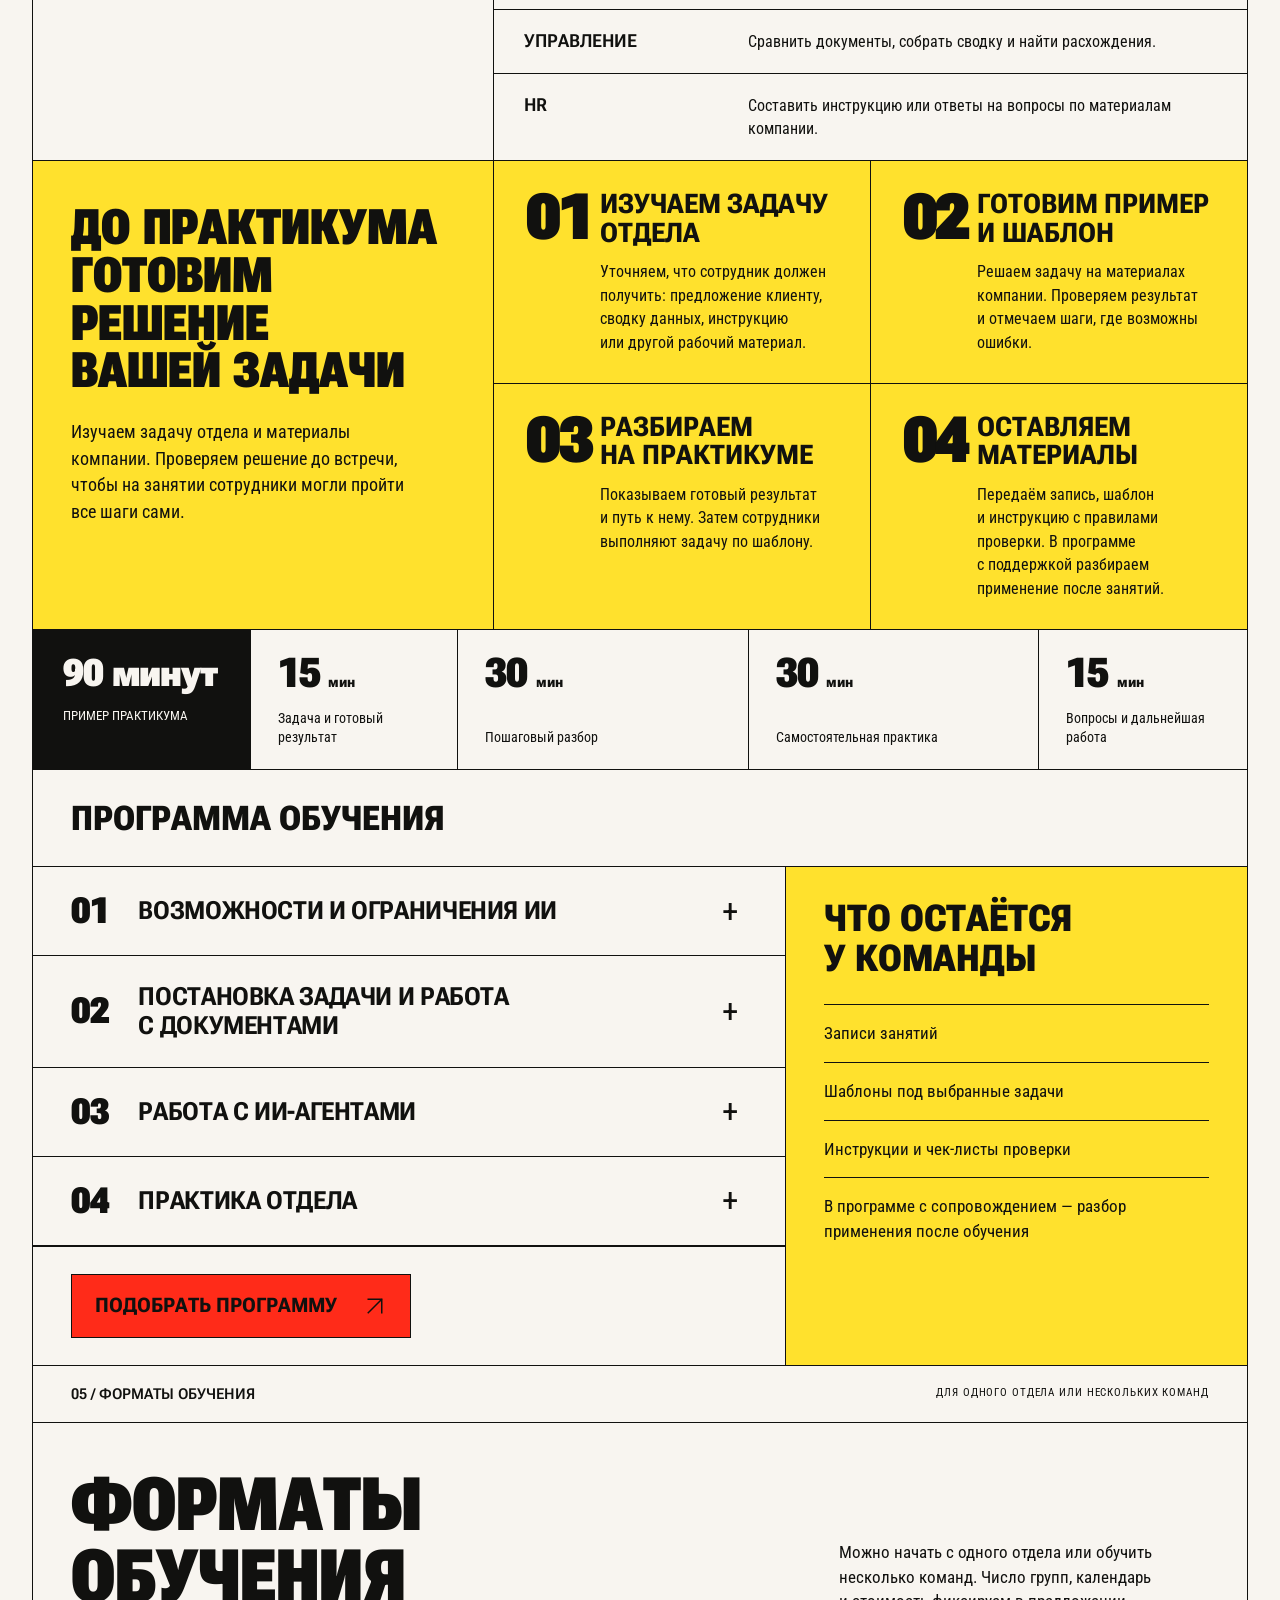
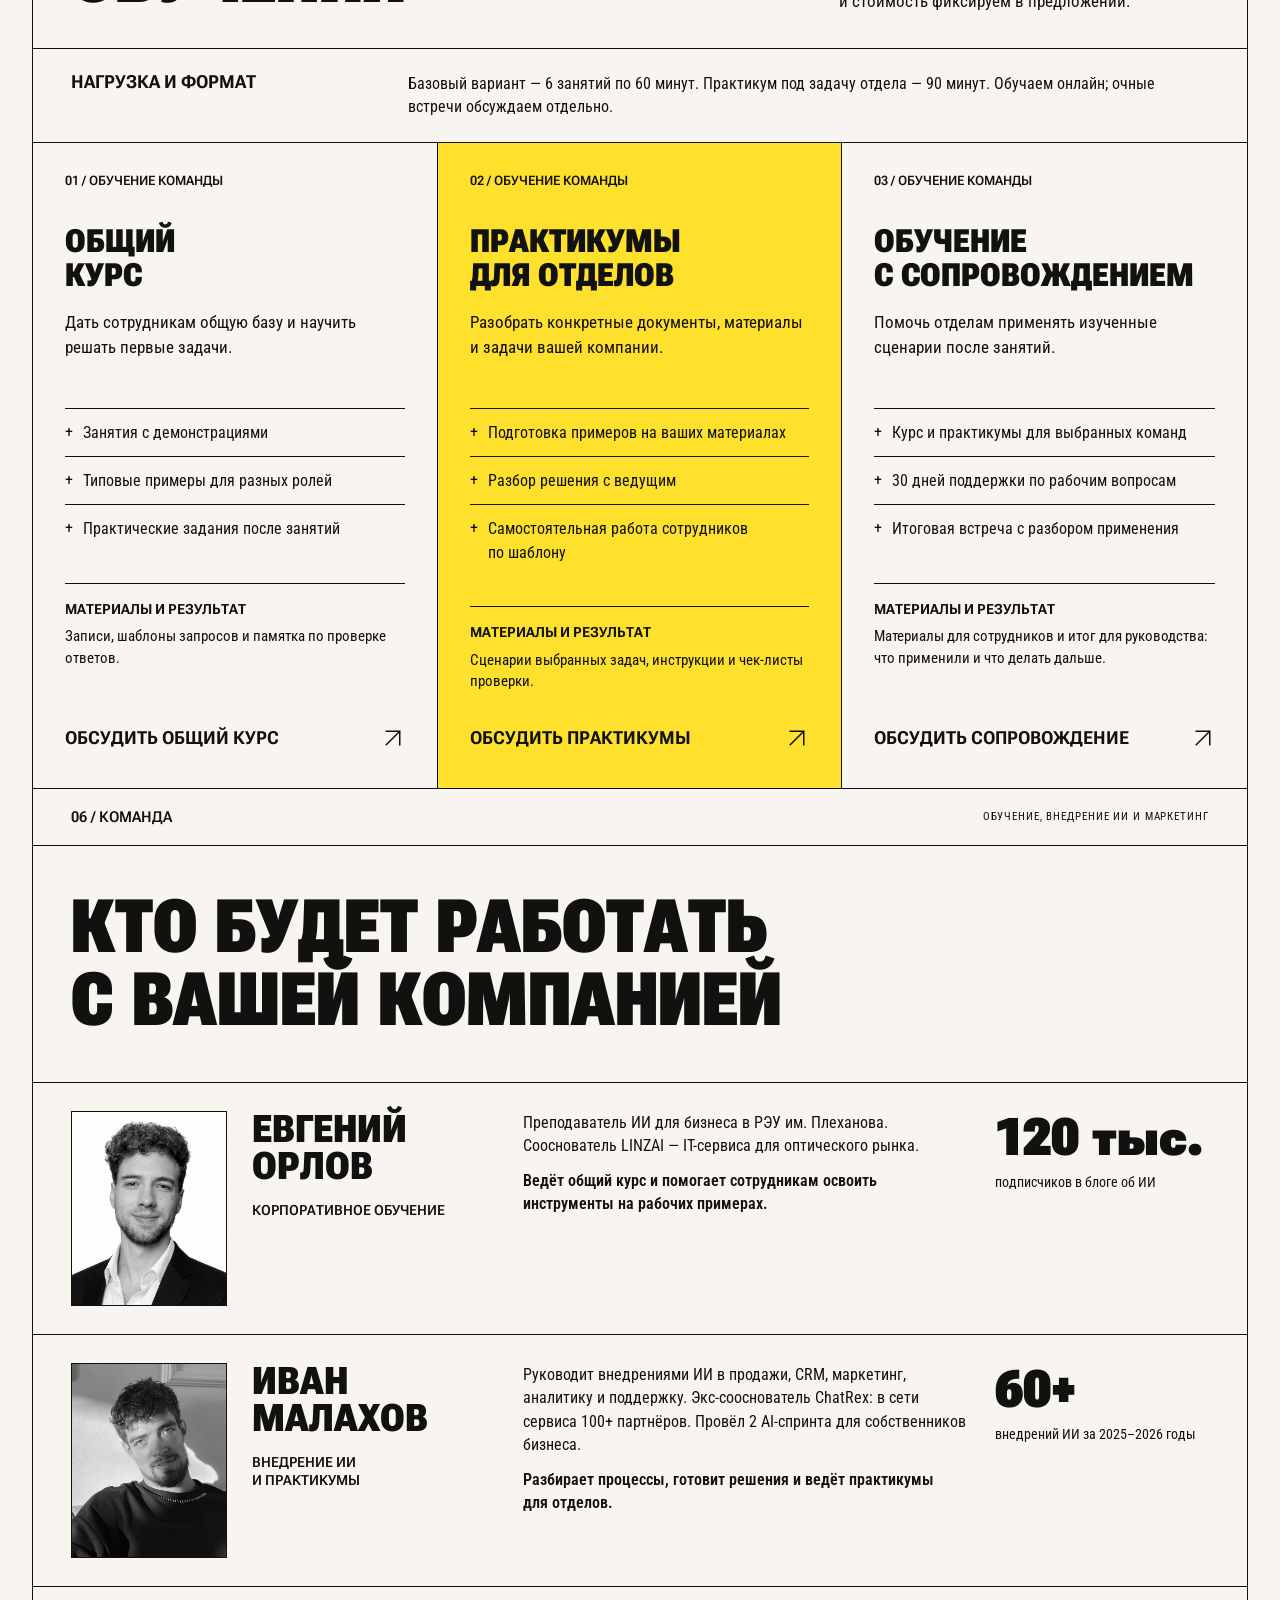
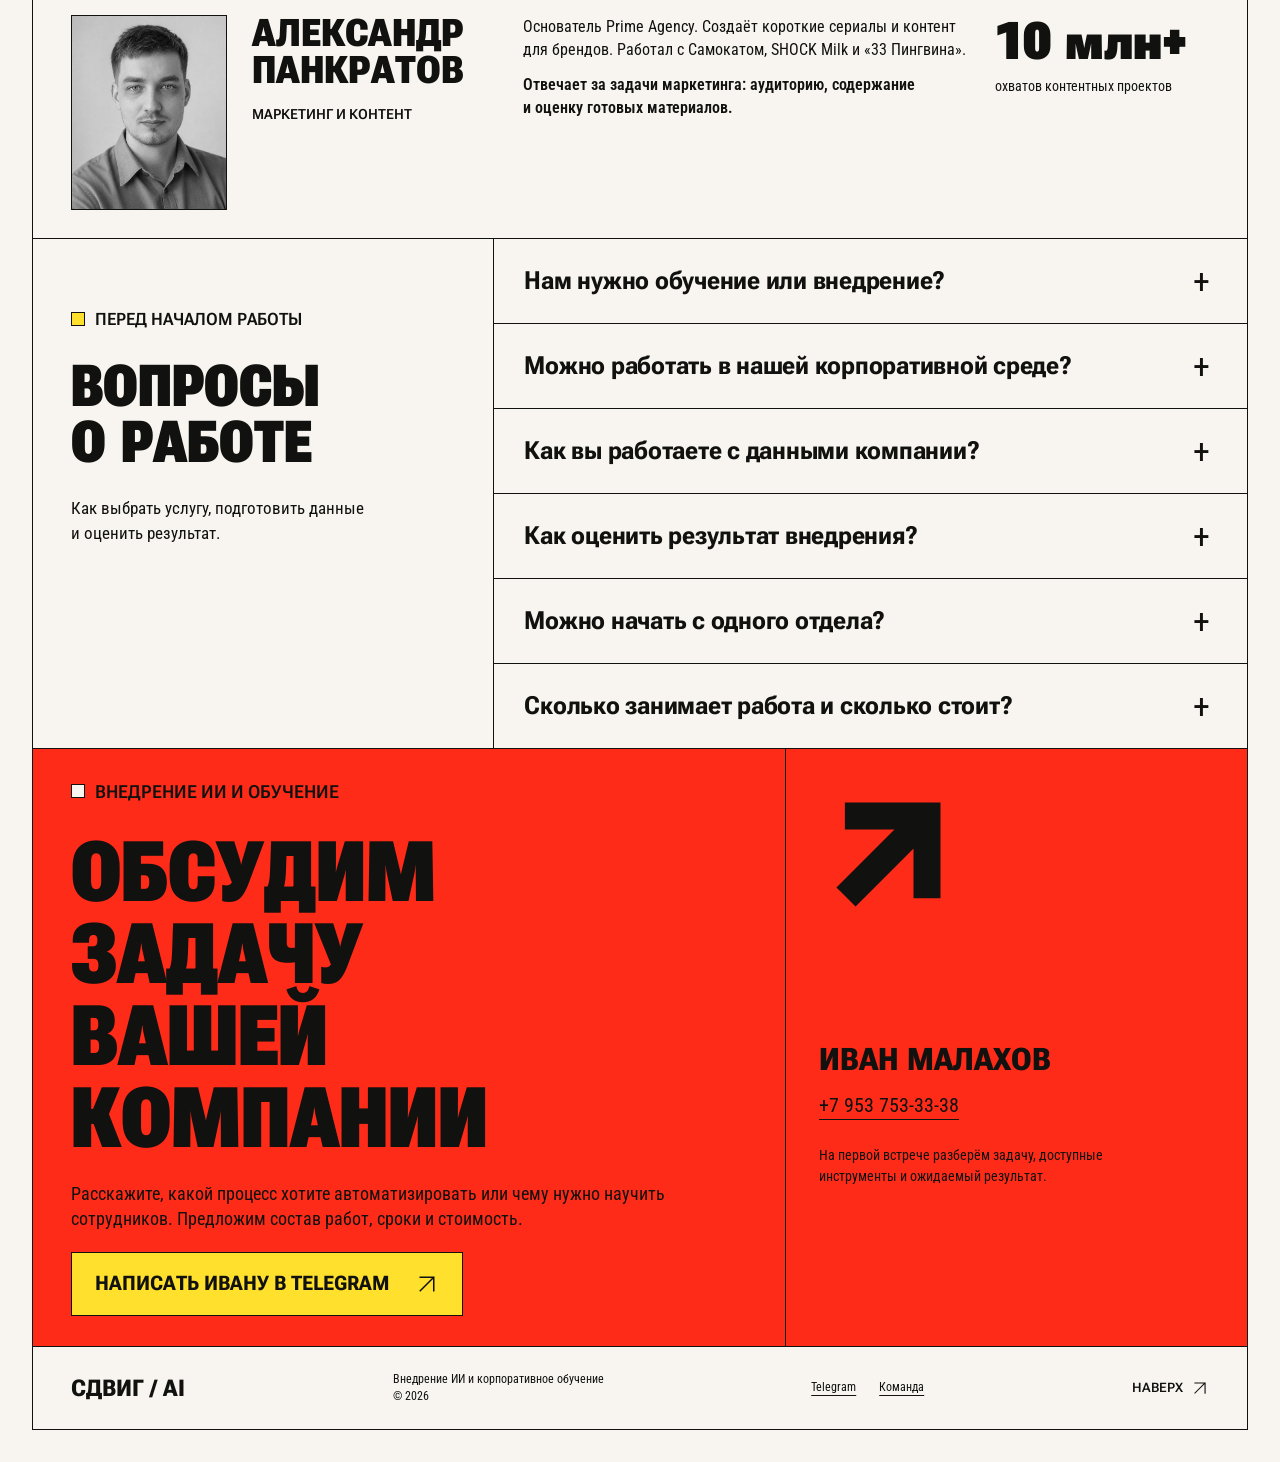
==== commit 0b8ae20c: "Restore V1 visual character in V2 with restrained mobile refinements" ====
--- a/v2/index.html
+++ b/v2/index.html
@@ -1,13 +1,167 @@
-<!doctype html><html lang="ru"><head><meta charset="utf-8"><meta name="viewport" content="width=device-width, initial-scale=1"><meta name="theme-color" content="#f6f3ec"><title>Внедрение ИИ и&nbsp;корпоративное обучение — СДВИГ / AI</title><meta name="description" content="Внедряем ИИ-помощников и автоматизацию для продаж, маркетинга и управления. Обучаем сотрудников на задачах компании: практика, шаблоны и сопровождение."><meta property="og:type" content="website"><meta property="og:locale" content="ru_RU"><meta property="og:site_name" content="СДВИГ / AI"><meta property="og:title" content="Внедрение ИИ и корпоративное обучение"><meta property="og:description" content="Внедряем ИИ-помощников и автоматизацию для продаж, маркетинга и управления. Обучаем сотрудников на задачах компании: практика, шаблоны и сопровождение."><meta property="og:image" content="https://cryptodopamine51.github.io/sdvig-ai/assets/workshop.webp"><meta property="og:url" content="https://cryptodopamine51.github.io/sdvig-ai/v2/"><link rel="canonical" href="https://cryptodopamine51.github.io/sdvig-ai/v2/"><meta name="twitter:card" content="summary_large_image"><link rel="icon" type="image/svg+xml" href="../favicon.svg"><link rel="preload" href="../assets/roboto-flex.woff2" as="font" type="font/woff2" crossorigin><link rel="stylesheet" href="./styles.css?v=20261011-v2-final1"><script src="./script.js?v=20261011-v2-final1" defer></script><noscript><style>@media(max-width:950px){.menu-toggle{display:none}.site-nav{display:flex}}</style></noscript></head><body><a class="skip-link" href="#main">Перейти к&nbsp;содержанию</a><div class="site-shell"><header class="site-header" id="top"><a class="brand" href="./" aria-label="СДВИГ / AI — главная"><svg viewBox="0 0 50 50" aria-hidden="true"><path d="M4 4h25v14H18v14H4V4ZM46 46H21V32h11V18h14v28Z" fill="currentColor"/></svg><span>СДВИГ / AI</span></a><button class="menu-toggle" type="button" aria-expanded="false" aria-controls="site-nav"><span>Меню</span><svg viewBox="0 0 24 24" aria-hidden="true"><path class="menu-lines" d="M3 8h18M3 16h18"/><path class="menu-close" d="m5 5 14 14M19 5 5 19"/></svg></button><nav id="site-nav" class="site-nav" aria-label="Основная навигация"><a href="#implementation">Внедрение ИИ</a><a href="#training">Обучение</a><a href="#cases">Кейсы</a><a class="nav-contact" href="#contact">Обсудить задачу <svg class="arrow" viewBox="0 0 24 24" aria-hidden="true"><path d="M5 19 19 5M5 5h14v14" fill="none" stroke="currentColor" stroke-width="1.7"/></svg></a></nav></header><main id="main">
-<section class="hero" aria-labelledby="hero-title"><p class="eyebrow"><span class="red-square" aria-hidden="true"></span>Для&nbsp;продаж, маркетинга и&nbsp;управления</p><h1 class="display" id="hero-title">Внедряем ИИ<br>и&nbsp;обучаем команды</h1><div class="hero-bottom"><p class="hero-lead">Создаём помощников по&nbsp;базе знаний, автоматизируем подготовку документов и&nbsp;отчётов. Обучаем сотрудников работе с&nbsp;ИИ на&nbsp;задачах их отделов.</p><div class="hero-actions"><a class="button" href="#implementation"><span>Внедрение ИИ</span><svg class="arrow" viewBox="0 0 24 24" aria-hidden="true"><path d="M5 19 19 5M5 5h14v14" fill="none" stroke="currentColor" stroke-width="1.7"/></svg></a><a class="button outline" href="#training"><span>Обучение команды</span><svg class="arrow" viewBox="0 0 24 24" aria-hidden="true"><path d="M5 19 19 5M5 5h14v14" fill="none" stroke="currentColor" stroke-width="1.7"/></svg></a></div></div><a class="button hero-mobile-action" href="#contact"><span>Обсудить задачу</span><svg class="arrow" viewBox="0 0 24 24" aria-hidden="true"><path d="M5 19 19 5M5 5h14v14" fill="none" stroke="currentColor" stroke-width="1.7"/></svg></a></section>
-<div class="hero-evidence"><a class="evidence-people" href="#team"><span class="portrait-strip"><img src="../assets/evgeny-portrait.jpg" width="1254" height="1254" alt="Евгений Орлов"><img src="../assets/ivan-proposal-portrait.jpg" width="960" height="1280" alt="Иван Малахов"><img src="../assets/alexander-portrait.jpg" width="640" height="640" alt="Александр Панкратов"></span><span class="evidence-label">Команда проекта</span><span class="evidence-arrow" aria-hidden="true">↗</span></a><p class="evidence-fact"><strong>60+</strong><span>внедрений ИИ<br>Иван Малахов / 2025–2026</span></p><p class="evidence-fact"><strong>120 тыс.</strong><span>подписчиков в&nbsp;блоге об&nbsp;ИИ<br>Евгений Орлов</span></p></div>
-<section class="section services" id="services" aria-labelledby="services-title"><div class="section-heading"><p class="eyebrow"><span class="section-number">01</span>Два направления</p><h2 class="display" id="services-title">Что нужно вашей компании</h2></div><div class="service-grid"><article class="service"><span class="service-index">ВНЕДРЕНИЕ / 01</span><h3>Внедрить ИИ<br>в&nbsp;рабочий процесс</h3><p>Менеджеры ищут информацию в&nbsp;разных системах, документы собираются вручную, руководитель ждёт сводку от&nbsp;отдела.</p><p>Разбираем процесс, собираем решение, подключаем данные компании и&nbsp;запускаем его с&nbsp;сотрудниками.</p><div class="service-outcome"><strong>На&nbsp;выходе</strong><p>Работающий помощник или&nbsp;автоматизация, инструкции для&nbsp;сотрудников и&nbsp;проверка по&nbsp;показателям, выбранным до&nbsp;старта.</p></div><a class="text-link" href="#implementation">Задачи для&nbsp;внедрения <svg class="arrow" viewBox="0 0 24 24" aria-hidden="true"><path d="M5 19 19 5M5 5h14v14" fill="none" stroke="currentColor" stroke-width="1.7"/></svg></a></article><article class="service"><span class="service-index">ОБУЧЕНИЕ / 02</span><h3>Обучить сотрудников<br>работе с&nbsp;ИИ</h3><p>Инструменты уже доступны или&nbsp;компания только начинает. Сотрудникам нужно понять, как применять их в&nbsp;своих задачах.</p><p>Выбираем задачи отделов, готовим примеры и&nbsp;проводим занятия с&nbsp;самостоятельной практикой.</p><div class="service-outcome"><strong>На&nbsp;выходе</strong><p>Сотрудники выполняют выбранные задачи с&nbsp;ИИ и&nbsp;умеют проверять ответ. У&nbsp;команды остаются записи, шаблоны и&nbsp;инструкции.</p></div><a class="text-link" href="#training">Программа обучения <svg class="arrow" viewBox="0 0 24 24" aria-hidden="true"><path d="M5 19 19 5M5 5h14v14" fill="none" stroke="currentColor" stroke-width="1.7"/></svg></a></article></div></section>
-<section class="section cases" id="cases" aria-labelledby="cases-title"><div class="section-heading"><p class="eyebrow"><span class="section-number">02</span>Практика</p><h2 class="display" id="cases-title">Проекты и&nbsp;результаты</h2></div><div class="case-grid"><article class="case-card"><a class="case-visual" href="cases/knowledge/" aria-label="Подробнее: ИИ-помощник по каталогу из 15 000+ товаров"><img src="../assets/knowledge-editorial.webp" width="1396" height="1024" loading="lazy" alt="Рабочий стол с образцами строительных материалов и каталогом"></a><div class="case-card-copy"><p class="eyebrow">ИИ-помощник / Продажи</p><h3><a href="cases/knowledge/">ИИ-помощник по&nbsp;каталогу из&nbsp;15&nbsp;000+ товаров</a></h3><p>16 сотрудников подбирают товары и&nbsp;аналоги, формируют заказ и&nbsp;передают его в&nbsp;1С.</p><p class="case-fact"><strong>1&nbsp;600</strong><span>вопросов в&nbsp;месяц</span></p><p class="attribution">Иван Малахов / Malakhov AI</p><a class="text-link" href="cases/knowledge/">Посмотреть кейс <svg class="arrow" viewBox="0 0 24 24" aria-hidden="true"><path d="M5 19 19 5M5 5h14v14" fill="none" stroke="currentColor" stroke-width="1.7"/></svg></a></div></article><article class="case-card"><a class="case-visual" href="cases/revenue-control/" aria-label="Подробнее: Единый отчёт из 26+ таблиц"><img src="../assets/revenue-editorial.webp" width="1396" height="1024" loading="lazy" alt="Документы и таблицы для сверки данных на рабочем столе"></a><div class="case-card-copy"><p class="eyebrow">Автоматизация / Управление</p><h3><a href="cases/revenue-control/">Единый отчёт из&nbsp;26+ таблиц</a></h3><p>Объединили 187 листов в&nbsp;общую модель данных. При&nbsp;сверке нашли неоплаченные завершённые контракты.</p><p class="case-fact"><strong>560 тыс.&nbsp;₽</strong><span>неоплаченных контрактов нашли при&nbsp;сверке</span></p><p class="attribution">Иван Малахов / Malakhov AI</p><a class="text-link" href="cases/revenue-control/">Посмотреть кейс <svg class="arrow" viewBox="0 0 24 24" aria-hidden="true"><path d="M5 19 19 5M5 5h14v14" fill="none" stroke="currentColor" stroke-width="1.7"/></svg></a></div></article><article class="case-card"><a class="case-visual" href="cases/aelitwood/" aria-label="Подробнее: Короткий сериал для AelitWood"><div class="aelit-art" aria-hidden="true"><span>Короткий сериал для бренда</span><strong>AELIT<br><em>WOOD</em></strong><span>03 / серии</span></div></a><div class="case-card-copy"><p class="eyebrow">Контент / Аудитория бренда</p><h3><a href="cases/aelitwood/">Короткий сериал для&nbsp;AelitWood</a></h3><p>Создали короткий сериал для&nbsp;бренда: история раскрывается в&nbsp;нескольких эпизодах и&nbsp;привлекает новую аудиторию.</p><p class="case-fact"><strong>4&nbsp;200</strong><span>новых подписчиков за&nbsp;3&nbsp;серии</span></p><p class="attribution">Александр Панкратов / Prime Agency</p><a class="text-link" href="cases/aelitwood/">Посмотреть кейс <svg class="arrow" viewBox="0 0 24 24" aria-hidden="true"><path d="M5 19 19 5M5 5h14v14" fill="none" stroke="currentColor" stroke-width="1.7"/></svg></a></div></article></div></section><section class="section implementation" id="implementation" aria-labelledby="implementation-title"><div class="section-heading"><p class="eyebrow"><span class="section-number">03</span>Внедрение ИИ</p><h2 class="display" id="implementation-title">Помощники и&nbsp;автоматизация для&nbsp;отделов</h2></div><p class="section-lead">Начинаем с&nbsp;одного процесса: выясняем, где сотрудники тратят время, какие данные нужны и&nbsp;как проверить результат. Собираем решение и&nbsp;запускаем его в&nbsp;работе.</p><div class="task-list"><article class="task"><span class="task-number">01</span><div><h3>Найти ответ в&nbsp;каталоге или&nbsp;базе знаний</h3><p class="task-situation">Менеджер переключается между документами, 1С&nbsp;и&nbsp;вопросами коллегам.</p></div><div><p>ИИ-помощник находит сведения в&nbsp;согласованных источниках, подбирает товары и&nbsp;помогает подготовить ответ клиенту.</p><a class="text-link" href="cases/knowledge/">Помощник по&nbsp;каталогу <svg class="arrow" viewBox="0 0 24 24" aria-hidden="true"><path d="M5 19 19 5M5 5h14v14" fill="none" stroke="currentColor" stroke-width="1.7"/></svg></a></div></article><article class="task"><span class="task-number">02</span><div><h3>Подготовить документы и&nbsp;предложения</h3><p class="task-situation">Сотрудник вручную разбирает входящие материалы, переносит данные и&nbsp;собирает черновик.</p></div><div><p>Автоматизируем разбор заявки, поиск нужных сведений и&nbsp;сборку документа. Коммерческие условия и&nbsp;итоговый ответ проверяет сотрудник.</p><a class="text-link" href="#contact">Обсудить документы <svg class="arrow" viewBox="0 0 24 24" aria-hidden="true"><path d="M5 19 19 5M5 5h14v14" fill="none" stroke="currentColor" stroke-width="1.7"/></svg></a></div></article><article class="task"><span class="task-number">03</span><div><h3>Собрать отчёт и&nbsp;найти расхождения</h3><p class="task-situation">Данные лежат в&nbsp;разных таблицах, а&nbsp;сводка зависит от&nbsp;ручного переноса и&nbsp;проверки.</p></div><div><p>Настраиваем сбор и&nbsp;сверку данных, чтобы руководитель видел общий отчёт и&nbsp;мог перейти к&nbsp;исходной записи.</p><a class="text-link" href="cases/revenue-control/">Кейс отчётности <svg class="arrow" viewBox="0 0 24 24" aria-hidden="true"><path d="M5 19 19 5M5 5h14v14" fill="none" stroke="currentColor" stroke-width="1.7"/></svg></a></div></article></div><div class="process"><div class="process-intro"><h3>Как проходит внедрение</h3><p>Показатель выбираем до&nbsp;начала проекта: время выполнения, качество ответа, полнота данных или&nbsp;объём ручной работы.</p></div><ol class="process-steps"><li><span>01</span><h4>Разбираем процесс</h4><p>Фиксируем текущую работу, данные, границы проекта и&nbsp;показатель результата.</p></li><li><span>02</span><h4>Собираем и&nbsp;проверяем</h4><p>Проверяем рабочую версию на&nbsp;согласованных примерах. Определяем, где нужен контроль человека.</p></li><li><span>03</span><h4>Запускаем с&nbsp;командой</h4><p>Подключаем системы, объясняем работу с&nbsp;решением и&nbsp;проверяем результат после запуска.</p></li></ol></div></section>
-<section class="section training" id="training" aria-labelledby="training-title"><div class="section-heading"><p class="eyebrow"><span class="section-number">04</span>Корпоративное обучение</p><h2 class="display" id="training-title">Учим сотрудников на&nbsp;задачах их отделов</h2></div><p class="section-lead">Для&nbsp;команды, которая начинает с&nbsp;нуля или&nbsp;уже пробует ИИ в&nbsp;работе. Подбираем программу под&nbsp;роли сотрудников и&nbsp;доступные инструменты: от&nbsp;запросов и&nbsp;документов до&nbsp;многошаговых задач с&nbsp;агентами.</p><div class="training-layout"><div><h3>Задачи для&nbsp;практикумов</h3><dl class="training-tasks"><div><dt>Продажи</dt><dd>Подготовить справку о&nbsp;клиенте, разобрать запрос и&nbsp;собрать черновик предложения.</dd></div><div><dt>Маркетинг</dt><dd>Подготовить материалы для&nbsp;разных аудиторий и&nbsp;площадок из&nbsp;одного исходного текста.</dd></div><div><dt>Управление</dt><dd>Сравнить документы, собрать сводку и&nbsp;найти расхождения.</dd></div><div><dt>HR</dt><dd>Составить инструкцию или&nbsp;ответы на&nbsp;вопросы по&nbsp;материалам компании.</dd></div></dl></div><aside class="training-note"><span class="eyebrow">Практика на&nbsp;ваших материалах</span><h3>До&nbsp;практикума готовим решение вашей задачи</h3><p>Изучаем задачу отдела и&nbsp;материалы компании. Проверяем решение до&nbsp;встречи, чтобы на&nbsp;занятии сотрудники могли пройти все шаги сами.</p><p>После занятия передаём запись, шаблон и&nbsp;инструкцию с&nbsp;правилами проверки.</p></aside></div><div class="training-formats"><article><p class="eyebrow">Общий курс</p><h3><strong>6 × 60</strong><span>минут / базовый вариант</span></h3><p>Общая база, демонстрации и&nbsp;практические задания для&nbsp;разных ролей. Записи, шаблоны запросов и&nbsp;памятка по&nbsp;проверке ответов.</p></article><article><p class="eyebrow">Практикум отдела</p><h3><strong>90</strong><span>минут / под&nbsp;вашу задачу</span></h3><p>Примеры на&nbsp;материалах компании, пошаговый разбор с&nbsp;ведущим и&nbsp;самостоятельная работа сотрудников по&nbsp;шаблону.</p></article><article><p class="eyebrow">Сопровождение</p><h3><strong>30</strong><span>дней / после обучения</span></h3><p>В&nbsp;программе с&nbsp;сопровождением: поддержка по&nbsp;рабочим вопросам и&nbsp;итоговая встреча с&nbsp;разбором применения.</p></article></div><p class="format-note">Обучаем онлайн; очные встречи обсуждаем отдельно. Число групп, календарь и&nbsp;стоимость фиксируем в&nbsp;предложении.</p><div class="program"><h3>Программа обучения</h3><div class="program-list"><details><summary><span class="module-number">01</span><span>Возможности и&nbsp;ограничения ИИ</span><span class="detail-sign" aria-hidden="true"></span></summary><p>Выбираем подходящие задачи и&nbsp;разбираем типичные ошибки.</p></details><details><summary><span class="module-number">02</span><span>Постановка задачи и&nbsp;работа с&nbsp;документами</span><span class="detail-sign" aria-hidden="true"></span></summary><p>Даём модели контекст, уточняем запрос и&nbsp;проверяем ответ.</p></details><details><summary><span class="module-number">03</span><span>Работа с&nbsp;ИИ-агентами</span><span class="detail-sign" aria-hidden="true"></span></summary><p>Разбираем многошаговые задачи и&nbsp;точки контроля в&nbsp;доступной среде.</p></details><details><summary><span class="module-number">04</span><span>Практика отдела</span><span class="detail-sign" aria-hidden="true"></span></summary><p>Повторяем подготовленный сценарий и&nbsp;обсуждаем его применение в&nbsp;работе.</p></details></div></div><a class="button" href="#contact"><span>Подобрать программу</span><svg class="arrow" viewBox="0 0 24 24" aria-hidden="true"><path d="M5 19 19 5M5 5h14v14" fill="none" stroke="currentColor" stroke-width="1.7"/></svg></a></section><section class="section team" id="team" aria-labelledby="team-title"><div class="section-heading"><p class="eyebrow"><span class="section-number">05</span>Команда</p><h2 class="display" id="team-title">Кто будет работать с&nbsp;вашей компанией</h2></div><div class="team-grid"><article class="team-member"><img class="team-portrait" src="../assets/evgeny-portrait.jpg" width="1254" height="1254" loading="lazy" alt="Евгений Орлов"><p class="team-role">Корпоративное обучение</p><h3>Евгений Орлов</h3><p>Преподаватель ИИ для&nbsp;бизнеса в&nbsp;РЭУ им.&nbsp;Плеханова. Сооснователь LINZAI — IT-сервиса для&nbsp;оптического рынка.</p><p class="team-contribution">Ведёт общий курс и&nbsp;помогает сотрудникам освоить инструменты на&nbsp;рабочих примерах.</p><p class="team-proof"><strong>120 тыс.</strong><span>подписчиков в&nbsp;блоге об&nbsp;ИИ</span></p></article><article class="team-member"><img class="team-portrait" src="../assets/ivan-proposal-portrait.jpg" width="960" height="1280" loading="lazy" alt="Иван Малахов"><p class="team-role">Внедрение ИИ и&nbsp;практикумы</p><h3>Иван Малахов</h3><p>Руководит внедрениями ИИ в&nbsp;продажи, CRM, маркетинг, аналитику и&nbsp;поддержку. Экс-сооснователь ChatRex: в&nbsp;сети сервиса 100+ партнёров. Провёл 2 AI-спринта для&nbsp;собственников бизнеса.</p><p class="team-contribution">Разбирает процессы, готовит решения и&nbsp;ведёт практикумы для&nbsp;отделов.</p><p class="team-proof"><strong>60+</strong><span>внедрений ИИ за&nbsp;2025–2026 годы</span></p></article><article class="team-member"><img class="team-portrait" src="../assets/alexander-portrait.jpg" width="640" height="640" loading="lazy" alt="Александр Панкратов"><p class="team-role">Маркетинг и&nbsp;контент</p><h3>Александр Панкратов</h3><p>Основатель Prime Agency. Создаёт короткие сериалы и&nbsp;контент для&nbsp;брендов. Работал с&nbsp;Самокатом, SHOCK Milk и&nbsp;«33 Пингвина».</p><p class="team-contribution">Отвечает за&nbsp;задачи маркетинга: аудиторию, содержание и&nbsp;оценку готовых материалов.</p><p class="team-proof"><strong>10 млн+</strong><span>охватов контентных проектов</span></p></article></div></section><section class="section faq" id="faq" aria-labelledby="faq-title"><div class="section-heading"><p class="eyebrow"><span class="section-number">06</span>Перед началом работы</p><h2 class="display" id="faq-title">Вопросы о&nbsp;работе</h2></div><div class="faq-list">
-<details><summary><span>Нам нужно обучение или&nbsp;внедрение?</span><span class="detail-sign" aria-hidden="true"></span></summary><p>Обучение подходит, когда сотрудники будут самостоятельно решать задачи в&nbsp;доступных ИИ-инструментах. Внедрение нужно, когда требуется подключить данные компании, собрать отдельного помощника или&nbsp;автоматизировать процесс. Можно начать с&nbsp;одного направления или&nbsp;совместить их.</p></details>
-<details><summary><span>Можно работать в&nbsp;нашей корпоративной среде?</span><span class="detail-sign" aria-hidden="true"></span></summary><p>Да, если она подходит выбранным задачам. До&nbsp;старта уточняем с&nbsp;вашей IT-командой инструменты, версии, доступы и&nbsp;ограничения. Для&nbsp;обучения также можно согласовать демонстрационную среду; для&nbsp;внедрения заранее определяем необходимые подключения.</p></details>
-<details><summary><span>Как вы работаете с&nbsp;данными компании?</span><span class="detail-sign" aria-hidden="true"></span></summary><p>До&nbsp;передачи материалов согласуем, какие данные нужны и&nbsp;где их разрешено обрабатывать. Для&nbsp;обучения при&nbsp;необходимости используем обезличенные или&nbsp;учебные примеры. Подключения и&nbsp;доступы к&nbsp;рабочим системам согласуем с&nbsp;ответственными сотрудниками.</p></details>
-<details><summary><span>Как оценить результат внедрения?</span><span class="detail-sign" aria-hidden="true"></span></summary><p>До&nbsp;начала проекта выбираем показатель и&nbsp;фиксируем его исходное значение. Это может быть время подготовки документа, качество ответа, полнота отчёта или&nbsp;объём ручных операций. После запуска сравниваем работу по&nbsp;согласованному показателю.</p></details>
-<details><summary><span>Можно начать с&nbsp;одного отдела?</span><span class="detail-sign" aria-hidden="true"></span></summary><p>Да. Можно обучить один отдел или&nbsp;несколько команд. Размер групп и&nbsp;задания подбираем так, чтобы участники успели пройти практику. Для&nbsp;базовой программы навыки программирования не&nbsp;нужны.</p></details>
-<details><summary><span>Сколько занимает работа и&nbsp;сколько стоит?</span><span class="detail-sign" aria-hidden="true"></span></summary><p>Срок и&nbsp;стоимость зависят от&nbsp;задачи. Для&nbsp;обучения учитываем число групп, подготовку материалов и&nbsp;сопровождение. Для&nbsp;внедрения — процесс, источники данных и&nbsp;подключения. После первой встречи предложим состав работ, календарь и&nbsp;стоимость.</p></details>
-</div></section><section class="contact section" id="contact" aria-labelledby="contact-title"><div class="contact-copy"><p class="eyebrow">Начнём с&nbsp;вашей задачи</p><h2 class="display" id="contact-title">Обсудим задачу<br>вашей компании</h2><p>Расскажите, какой процесс хотите автоматизировать или&nbsp;чему нужно научить сотрудников. Предложим состав работ, сроки и&nbsp;стоимость.</p><a class="button yellow" href="https://t.me/iddopamine" target="_blank" rel="noopener noreferrer"><span>Написать Ивану в&nbsp;Telegram</span><svg class="arrow" viewBox="0 0 24 24" aria-hidden="true"><path d="M5 19 19 5M5 5h14v14" fill="none" stroke="currentColor" stroke-width="1.7"/></svg></a></div><div class="contact-person"><span>Иван Малахов</span><a class="phone" href="tel:+79537533338">+7&nbsp;953&nbsp;753-33-38</a><p>На&nbsp;первой встрече разберём задачу, доступные инструменты и&nbsp;ожидаемый результат.</p></div></section></main><footer class="site-footer"><a href="./" class="footer-brand">СДВИГ / AI</a><span>Внедрение ИИ и&nbsp;корпоративное обучение<br>© 2026</span><a href="https://t.me/iddopamine" target="_blank" rel="noopener noreferrer">Telegram ↗</a><a href="#top">Наверх ↑</a></footer></div></body></html>+<!doctype html>
+<html lang="ru">
+<head>
+<meta charset="utf-8">
+<meta name="viewport" content="width=device-width, initial-scale=1">
+<meta name="theme-color" content="#f8f5f0">
+<title>Внедрение ИИ и корпоративное обучение — СДВИГ / AI</title>
+<meta name="description" content="Внедряем ИИ-помощников и автоматизацию для продаж, маркетинга и управления. Обучаем сотрудников на задачах компании: практика, шаблоны и сопровождение.">
+<meta property="og:type" content="website">
+<meta property="og:locale" content="ru_RU">
+<meta property="og:site_name" content="СДВИГ / AI">
+<meta property="og:title" content="Внедрение ИИ и корпоративное обучение">
+<meta property="og:description" content="Внедряем ИИ-помощников и автоматизацию для продаж, маркетинга и управления. Обучаем сотрудников на задачах компании: практика, шаблоны и сопровождение.">
+<meta property="og:image" content="https://cryptodopamine51.github.io/sdvig-ai/assets/workshop.webp">
+<meta property="og:url" content="https://cryptodopamine51.github.io/sdvig-ai/v2/">
+<link rel="canonical" href="https://cryptodopamine51.github.io/sdvig-ai/v2/">
+<meta name="twitter:card" content="summary_large_image">
+<link rel="icon" type="image/svg+xml" href="../favicon.svg">
+<link rel="preload" href="../assets/roboto-flex.woff2" as="font" type="font/woff2" crossorigin>
+<link rel="stylesheet" href="styles.css?v=20261011-v2-refined1">
+<script src="script.js?v=20261011-v2-refined1" defer></script>
+<noscript><style>@media(max-width:950px){.site-header{grid-template-columns:1fr}.menu-toggle{display:none}.site-nav{display:grid;position:static;border-top:var(--line)}}</style></noscript>
+<script type="application/ld+json">{"@context": "https://schema.org", "@type": "Organization", "name": "СДВИГ / AI", "url": "https://cryptodopamine51.github.io/sdvig-ai/v2/", "description": "Внедряем ИИ-помощников и автоматизацию для продаж, маркетинга и управления. Обучаем сотрудников на задачах компании: практика, шаблоны и сопровождение.", "sameAs": ["https://t.me/iddopamine"], "contactPoint": {"@type": "ContactPoint", "telephone": "+7-953-753-33-38", "contactType": "Внедрение ИИ и корпоративное обучение", "availableLanguage": "Russian"}}</script>
+</head>
+<body>
+<a class="skip-link" href="#main">Перейти к&nbsp;содержанию</a>
+<div class="site-shell">
+<header class="site-header" id="top">
+<a href="./" class="brand" aria-label="СДВИГ / AI — главная"><svg class="brand-mark" viewBox="0 0 50 50" aria-hidden="true"><path d="M4 4h25v14H18v14H4V4ZM46 46H21V32h11V18h14v28Z" fill="currentColor"/></svg><span>СДВИГ / AI</span><small>ИИ <br>ДЛЯ&nbsp;БИЗНЕСА</small></a>
+<button type="button" class="menu-toggle" aria-expanded="false" aria-controls="site-nav" aria-label="Открыть меню"><span class="menu-label">Меню</span><svg class="menu-close" viewBox="0 0 32 32" fill="none" aria-hidden="true" focusable="false"><path d="m8 8 16 16M24 8 8 24" stroke="currentColor" stroke-width="2" stroke-linecap="square"/></svg></button>
+<nav class="site-nav" id="site-nav" aria-label="Основная навигация"><a href="#implementation">Внедрения</a><a href="#training">Обучение</a><a href="#cases">Кейсы</a><a href="#contact" class="nav-contact"><span>Обсудить <br>задачу</span><svg class="arrow" viewBox="0 0 32 32" fill="none" aria-hidden="true"><path d="M7 25 25 7M7 7h18v18" stroke="currentColor" stroke-width="2" stroke-linecap="square"/></svg></a></nav>
+</header>
+<main id="main">
+<section class="hero" aria-labelledby="hero-title">
+<div class="hero-left">
+<p class="eyebrow hero-kicker"><span>Для&nbsp;продаж, маркетинга <br>и&nbsp;управления</span></p><div class="hero-sign"><svg viewBox="0 0 120 120" fill="none" aria-hidden="true"><path d="m24 96 72-72M23 24h73v73" stroke="currentColor" stroke-width="24" stroke-linejoin="miter"/></svg></div>
+<h1 class="hero-heading display" id="hero-title"><span>Внедряем ИИ</span> <span>и&nbsp;обучаем</span> <span>команды</span></h1>
+<p class="hero-description">Создаём помощников по&nbsp;базе знаний, автоматизируем подготовку документов и&nbsp;отчётов. Обучаем сотрудников работе с&nbsp;ИИ на&nbsp;задачах их отделов.</p>
+<div class="hero-lower-row"><div class="hero-actions"><a class="button hero-button" href="#implementation">Внедрение ИИ<svg class="arrow" viewBox="0 0 32 32" fill="none" aria-hidden="true"><path d="M7 25 25 7M7 7h18v18" stroke="currentColor" stroke-width="2" stroke-linecap="square"/></svg></a><a class="button hero-button paper" href="#training">Обучение команды<svg class="arrow" viewBox="0 0 32 32" fill="none" aria-hidden="true"><path d="M7 25 25 7M7 7h18v18" stroke="currentColor" stroke-width="2" stroke-linecap="square"/></svg></a></div>
+<figure class="hero-author"><div class="hero-portrait"><img src="../assets/ivan-proposal-portrait.jpg" width="960" height="1280" alt="Иван Малахов"></div><figcaption><strong>Иван Малахов</strong> Внедрение ИИ и&nbsp;практикумы</figcaption></figure></div>
+</div>
+<div class="hero-right"><figure class="hero-photo"><img src="../assets/workshop.webp" alt="Двое коллег разбирают рабочую задачу за ноутбуком" width="1024" height="1536" fetchpriority="high"></figure>
+<div class="hero-routes"><div class="route-heading">Услуги и&nbsp;результаты</div>
+<a href="#implementation"><span class="route-number">01</span><span>ИИ-помощники и&nbsp;автоматизация</span><svg class="arrow" viewBox="0 0 32 32" fill="none" aria-hidden="true"><path d="M7 25 25 7M7 7h18v18" stroke="currentColor" stroke-width="2" stroke-linecap="square"/></svg></a>
+<a href="#training"><span class="route-number">02</span><span>Корпоративное обучение</span><svg class="arrow" viewBox="0 0 32 32" fill="none" aria-hidden="true"><path d="M7 25 25 7M7 7h18v18" stroke="currentColor" stroke-width="2" stroke-linecap="square"/></svg></a>
+<a href="#cases"><span class="route-number">03</span><span>Проекты и&nbsp;результаты</span><svg class="arrow" viewBox="0 0 32 32" fill="none" aria-hidden="true"><path d="M7 25 25 7M7 7h18v18" stroke="currentColor" stroke-width="2" stroke-linecap="square"/></svg></a>
+</div></div>
+</section>
+<section class="section services" id="services" aria-labelledby="services-title">
+<div class="section-meta"><span>01 / Услуги</span><span>Внедрение ИИ и&nbsp;корпоративное обучение</span></div>
+<div class="services-heading"><h2 class="section-heading display" id="services-title">Что нужно <br>вашей компании</h2></div><div class="services-grid">
+<article class="service-card"><h3>Внедрить ИИ в&nbsp;рабочий процесс</h3><p>Менеджеры ищут информацию в&nbsp;разных системах, документы собираются вручную, руководитель ждёт сводку от&nbsp;отдела.</p><p>Разбираем процесс, собираем решение, подключаем данные компании и&nbsp;запускаем его с&nbsp;сотрудниками.</p>
+<div class="service-result"><strong>Результат</strong><p>Работающий помощник или&nbsp;автоматизация выбранного процесса, инструкции для&nbsp;сотрудников и&nbsp;проверка результата по&nbsp;показателям, выбранным до&nbsp;старта.</p></div>
+<a class="text-link" href="#implementation">Посмотреть задачи для&nbsp;внедрения<svg class="arrow" viewBox="0 0 32 32" fill="none" aria-hidden="true"><path d="M7 25 25 7M7 7h18v18" stroke="currentColor" stroke-width="2" stroke-linecap="square"/></svg></a></article>
+<article class="service-card"><h3>Обучить сотрудников работе с&nbsp;ИИ</h3><p>Инструменты уже доступны или&nbsp;компания только начинает. Сотрудникам нужно понять, как применять их в&nbsp;своих задачах.</p><p>Выбираем задачи отделов, готовим примеры и&nbsp;проводим занятия с&nbsp;самостоятельной практикой.</p>
+<div class="service-result"><strong>Результат</strong><p>Сотрудники выполняют выбранные задачи с&nbsp;ИИ и&nbsp;умеют проверять ответ. У&nbsp;команды остаются записи, шаблоны и&nbsp;инструкции.</p></div>
+<a class="text-link" href="#training">Посмотреть программу обучения<svg class="arrow" viewBox="0 0 32 32" fill="none" aria-hidden="true"><path d="M7 25 25 7M7 7h18v18" stroke="currentColor" stroke-width="2" stroke-linecap="square"/></svg></a></article>
+</div></section>
+<section class="section cases" id="cases" aria-labelledby="cases-title">
+<div class="section-meta"><span>02 / Кейсы</span><span>Внедрения и&nbsp;контентные проекты</span></div>
+<div class="cases-heading"><h2 class="section-heading display" id="cases-title">Проекты <br>и&nbsp;результаты</h2></div><div class="case-list">
+<article class="case-card"><a class="case-image" href="cases/knowledge/" aria-label="Подробнее: ИИ-помощник по каталогу из 15 000+ товаров"><img src="../assets/knowledge-editorial.webp" width="1396" height="1024" loading="lazy" alt="Рабочий стол с образцами строительных материалов и каталогом"></a>
+<div class="case-content"><span class="case-tag">ИИ-помощник / Продажи</span><h3><a href="cases/knowledge/">ИИ-помощник по&nbsp;каталогу из&nbsp;15&nbsp;000+ товаров</a></h3><p>16 сотрудников подбирают товары и&nbsp;аналоги, формируют заказ и&nbsp;передают его в&nbsp;1С. Помощник обрабатывает 1&nbsp;600 вопросов в&nbsp;месяц.</p>
+<div class="case-fact"><strong>1&nbsp;600</strong> <span>вопросов в&nbsp;месяц</span></div><p class="case-attribution">Иван Малахов / Malakhov AI</p>
+<a class="text-link" href="cases/knowledge/">Посмотреть кейс<svg class="arrow" viewBox="0 0 32 32" fill="none" aria-hidden="true"><path d="M7 25 25 7M7 7h18v18" stroke="currentColor" stroke-width="2" stroke-linecap="square"/></svg></a></div></article>
+<article class="case-card"><a class="case-image" href="cases/revenue-control/" aria-label="Подробнее: Единый отчёт из 26+ таблиц"><img src="../assets/revenue-editorial.webp" width="1396" height="1024" loading="lazy" alt="Документы и таблицы для сверки данных на рабочем столе"></a>
+<div class="case-content"><span class="case-tag">Автоматизация / Управление</span><h3><a href="cases/revenue-control/">Единый отчёт из&nbsp;26+ таблиц</a></h3><p>Объединили 187 листов в&nbsp;общую модель данных. При&nbsp;сверке нашли неоплаченные завершённые контракты на&nbsp;560 тыс.&nbsp;₽.</p>
+<div class="case-fact"><strong>560 тыс.&nbsp;₽</strong> <span>неоплаченных контрактов</span></div><p class="case-attribution">Иван Малахов / Malakhov AI</p>
+<a class="text-link" href="cases/revenue-control/">Посмотреть кейс<svg class="arrow" viewBox="0 0 32 32" fill="none" aria-hidden="true"><path d="M7 25 25 7M7 7h18v18" stroke="currentColor" stroke-width="2" stroke-linecap="square"/></svg></a></div></article>
+<article class="case-card"><a class="case-image" href="cases/aelitwood/" aria-label="Подробнее: AelitWood: 4 200 новых подписчиков за 3 серии"><div class="content-art aelitwood-art" aria-label="AelitWood: 4 200 новых подписчиков за 3 серии"><span class="art-label">Короткий сериал для&nbsp;бренда</span><span class="art-title display">AELIT<br><em>WOOD</em></span><span class="art-footer">4&nbsp;200 НОВЫХ ПОДПИСЧИКОВ / 3 СЕРИИ</span></div></a>
+<div class="case-content"><span class="case-tag">Контент / Аудитория бренда</span><h3><a href="cases/aelitwood/">Короткий сериал для&nbsp;AelitWood</a></h3><p>Создали короткий сериал для&nbsp;бренда: история раскрывается в&nbsp;нескольких эпизодах и&nbsp;привлекает новую аудиторию.</p>
+<div class="case-fact"><strong>4&nbsp;200</strong> <span>новых подписчиков за&nbsp;3&nbsp;серии</span></div><p class="case-attribution">Александр Панкратов / Prime Agency</p>
+<a class="text-link" href="cases/aelitwood/">Посмотреть кейс<svg class="arrow" viewBox="0 0 32 32" fill="none" aria-hidden="true"><path d="M7 25 25 7M7 7h18v18" stroke="currentColor" stroke-width="2" stroke-linecap="square"/></svg></a></div></article>
+</div></section>
+<section class="section implementation" id="implementation" aria-labelledby="implementation-title">
+<div class="section-meta"><span>03 / Внедрение ИИ</span><span>Помощники, документы и&nbsp;отчётность</span></div>
+<div class="section-top"><div><h2 class="section-heading display" id="implementation-title">Помощники <br>и&nbsp;автоматизация <br>для&nbsp;отделов</h2></div><div><p class="section-lead">Начинаем с&nbsp;одного процесса: выясняем, где сотрудники тратят время, какие данные нужны и&nbsp;как проверить результат. Собираем решение и&nbsp;запускаем его в&nbsp;работе.</p></div></div><div class="implementation-tasks">
+<article class="implementation-task"><h3>Найти ответ в&nbsp;каталоге или&nbsp;базе знаний</h3><p class="task-situation">Менеджер переключается между&nbsp;документами, 1С и&nbsp;вопросами коллегам.</p><p>ИИ-помощник находит сведения в&nbsp;согласованных источниках, подбирает товары и&nbsp;помогает подготовить ответ клиенту.</p><p class="task-proof">В&nbsp;одном из&nbsp;проектов: 15&nbsp;000+ товаров, 16 сотрудников и&nbsp;1&nbsp;600 вопросов в&nbsp;месяц.</p><a class="text-link" href="cases/knowledge/">Посмотреть помощника по&nbsp;каталогу<svg class="arrow" viewBox="0 0 32 32" fill="none" aria-hidden="true"><path d="M7 25 25 7M7 7h18v18" stroke="currentColor" stroke-width="2" stroke-linecap="square"/></svg></a></article>
+<article class="implementation-task"><h3>Подготовить документы и&nbsp;предложения</h3><p class="task-situation">Сотрудник вручную разбирает входящие материалы, переносит данные и&nbsp;собирает черновик.</p><p>Автоматизируем разбор заявки, поиск нужных сведений и&nbsp;сборку документа. Коммерческие условия и&nbsp;итоговый ответ проверяет сотрудник.</p><a class="text-link" href="#contact">Обсудить работу с&nbsp;документами<svg class="arrow" viewBox="0 0 32 32" fill="none" aria-hidden="true"><path d="M7 25 25 7M7 7h18v18" stroke="currentColor" stroke-width="2" stroke-linecap="square"/></svg></a></article>
+<article class="implementation-task"><h3>Собрать отчёт и&nbsp;найти расхождения</h3><p class="task-situation">Данные лежат в&nbsp;разных таблицах, а&nbsp;сводка зависит от&nbsp;ручного переноса и&nbsp;проверки.</p><p>Настраиваем сбор и&nbsp;сверку данных, чтобы руководитель видел общий отчёт и&nbsp;мог перейти к&nbsp;исходной записи.</p><p class="task-proof">В&nbsp;одном из&nbsp;проектов: 26+ таблиц, 187 листов и&nbsp;неоплаченные контракты на&nbsp;560 тыс.&nbsp;₽.</p><a class="text-link" href="cases/revenue-control/">Посмотреть кейс отчётности<svg class="arrow" viewBox="0 0 32 32" fill="none" aria-hidden="true"><path d="M7 25 25 7M7 7h18v18" stroke="currentColor" stroke-width="2" stroke-linecap="square"/></svg></a></article>
+</div><div class="practical implementation-process"><div class="practical-intro"><h3 class="section-heading display">Как проходит <br>внедрение</h3><p>Для&nbsp;разных задач проверяем время выполнения, качество ответа, полноту данных или&nbsp;объём ручной работы. Показатель выбираем до&nbsp;начала проекта.</p><a class="button " href="#contact">Обсудить внедрение<svg class="arrow" viewBox="0 0 32 32" fill="none" aria-hidden="true"><path d="M7 25 25 7M7 7h18v18" stroke="currentColor" stroke-width="2" stroke-linecap="square"/></svg></a></div><div class="implementation-steps">
+<article class="step"><span class="step-number">01</span><div><h4>Разбираем процесс</h4><p>Фиксируем текущую работу, доступные данные, границы проекта и&nbsp;показатель, по&nbsp;которому оценим результат.</p></div></article>
+<article class="step"><span class="step-number">02</span><div><h4>Собираем и&nbsp;проверяем решение</h4><p>Готовим рабочую версию и&nbsp;проверяем её на&nbsp;согласованных примерах. Вместе с&nbsp;командой определяем, где нужна проверка человеком.</p></div></article>
+<article class="step"><span class="step-number">03</span><div><h4>Запускаем с&nbsp;сотрудниками</h4><p>Подключаем рабочие системы, объясняем работу с&nbsp;решением и&nbsp;проверяем результат в&nbsp;выбранном процессе.</p></div></article>
+</div></div></section>
+<section class="section training" id="training" aria-labelledby="training-title">
+<div class="section-meta"><span>04 / Корпоративное обучение</span><span>На&nbsp;задачах сотрудников</span></div>
+<div class="section-top"><div><h2 class="section-heading display" id="training-title">Учим сотрудников <br>на&nbsp;задачах <br>их отделов</h2></div><div><p class="section-lead">Для&nbsp;команды, которая начинает с&nbsp;нуля или&nbsp;уже пробует ИИ в&nbsp;работе. Подбираем программу под&nbsp;роли сотрудников и&nbsp;доступные инструменты: от&nbsp;запросов и&nbsp;документов до&nbsp;многошаговых задач с&nbsp;агентами.</p></div></div>
+<div class="task-table"><div class="task-title">Задачи<br> для&nbsp;практикумов</div><div class="task-rows">
+<div class="task-row"><strong>Продажи</strong> <span>Подготовить справку о&nbsp;клиенте, разобрать запрос и&nbsp;собрать черновик предложения.</span></div>
+<div class="task-row"><strong>Маркетинг</strong> <span>Подготовить материалы для&nbsp;разных аудиторий и&nbsp;площадок из&nbsp;одного исходного текста.</span></div>
+<div class="task-row"><strong>Управление</strong> <span>Сравнить документы, собрать сводку и&nbsp;найти расхождения.</span></div>
+<div class="task-row"><strong>HR</strong> <span>Составить инструкцию или&nbsp;ответы на&nbsp;вопросы по&nbsp;материалам компании.</span></div>
+</div></div>
+<div class="practical training-method" id="method"><div class="practical-intro"><h3 class="section-heading display">До&nbsp;практикума <br>готовим решение <br>вашей задачи</h3><p>Изучаем задачу отдела и&nbsp;материалы компании. Проверяем решение до&nbsp;встречи, чтобы на&nbsp;занятии сотрудники могли пройти все шаги сами.</p></div><div class="practical-steps">
+<article class="step"><span class="step-number">01</span><div><h4>Изучаем задачу отдела</h4><p>Уточняем, что сотрудник должен получить: предложение клиенту, сводку данных, инструкцию или&nbsp;другой рабочий материал.</p></div></article>
+<article class="step"><span class="step-number">02</span><div><h4>Готовим пример и&nbsp;шаблон</h4><p>Решаем задачу на&nbsp;материалах компании. Проверяем результат и&nbsp;отмечаем шаги, где возможны ошибки.</p></div></article>
+<article class="step"><span class="step-number">03</span><div><h4>Разбираем на&nbsp;практикуме</h4><p>Показываем готовый результат и&nbsp;путь к&nbsp;нему. Затем сотрудники выполняют задачу по&nbsp;шаблону.</p></div></article>
+<article class="step"><span class="step-number">04</span><div><h4>Оставляем материалы</h4><p>Передаём запись, шаблон и&nbsp;инструкцию с&nbsp;правилами проверки. В&nbsp;программе с&nbsp;поддержкой разбираем применение после занятий.</p></div></article>
+</div></div>
+<div class="session-timeline"><div class="session-caption"><strong>90&nbsp;минут</strong> <span>Пример практикума</span></div>
+<div class="timeline-segment"><strong>15&nbsp;<span>мин</span></strong> <span>Задача и&nbsp;готовый результат</span></div>
+<div class="timeline-segment"><strong>30&nbsp;<span>мин</span></strong> <span>Пошаговый разбор</span></div>
+<div class="timeline-segment"><strong>30&nbsp;<span>мин</span></strong> <span>Самостоятельная практика</span></div>
+<div class="timeline-segment"><strong>15&nbsp;<span>мин</span></strong> <span>Вопросы и&nbsp;дальнейшая работа</span></div>
+</div>
+<div class="training-program" id="program"><h3 class="program-title">Программа обучения</h3><div class="program-layout"><div class="module-list">
+<details><summary><span class="module-number">01</span><span>Возможности и&nbsp;ограничения ИИ</span></summary><p>Выбираем подходящие задачи и&nbsp;разбираем типичные ошибки.</p></details>
+<details><summary><span class="module-number">02</span><span>Постановка задачи и&nbsp;работа с&nbsp;документами</span></summary><p>Даём модели контекст, уточняем запрос и&nbsp;проверяем ответ.</p></details>
+<details><summary><span class="module-number">03</span><span>Работа с&nbsp;ИИ-агентами</span></summary><p>Разбираем многошаговые задачи и&nbsp;точки контроля в&nbsp;доступной среде.</p></details>
+<details><summary><span class="module-number">04</span><span>Практика отдела</span></summary><p>Повторяем подготовленный сценарий и&nbsp;обсуждаем его применение в&nbsp;работе.</p></details>
+<div class="program-cta"><a class="button " href="#contact">Подобрать программу<svg class="arrow" viewBox="0 0 32 32" fill="none" aria-hidden="true"><path d="M7 25 25 7M7 7h18v18" stroke="currentColor" stroke-width="2" stroke-linecap="square"/></svg></a></div></div><aside class="program-aside training-materials"><h3>Что остаётся <br>у&nbsp;команды</h3><ul>
+<li>Записи занятий</li>
+<li>Шаблоны под&nbsp;выбранные задачи</li>
+<li>Инструкции и&nbsp;чек-листы проверки</li>
+<li>В&nbsp;программе с&nbsp;сопровождением — разбор применения после обучения</li>
+</ul></aside></div></div></section>
+<section class="section" id="formats" aria-labelledby="formats-title">
+<div class="section-meta"><span>05 / Форматы обучения</span><span>Для&nbsp;одного отдела или&nbsp;нескольких команд</span></div>
+<div class="formats-heading"><h2 class="section-heading display" id="formats-title">Форматы <br>обучения</h2><p>Можно начать с&nbsp;одного отдела или&nbsp;обучить несколько команд. Число групп, календарь и&nbsp;стоимость фиксируем в&nbsp;предложении.</p></div>
+<div class="format-baseline"><span>Нагрузка и&nbsp;формат</span><p>Базовый вариант — 6&nbsp;занятий по&nbsp;60&nbsp;минут. Практикум под&nbsp;задачу отдела — 90&nbsp;минут. Обучаем онлайн; очные встречи обсуждаем отдельно.</p></div><div class="formats">
+<article class="format"><div class="format-label"><span>01 / Обучение команды</span></div><h3 class="display">Общий <br>курс</h3><p>Дать сотрудникам общую базу и&nbsp;научить решать первые задачи.</p><ul><li>Занятия с&nbsp;демонстрациями</li><li>Типовые примеры для&nbsp;разных ролей</li><li>Практические задания после занятий</li></ul><div class="format-takeaway"><strong>Материалы и&nbsp;результат</strong><p>Записи, шаблоны запросов и&nbsp;памятка по&nbsp;проверке ответов.</p></div><a class="text-link" href="#contact">Обсудить общий курс<svg class="arrow" viewBox="0 0 32 32" fill="none" aria-hidden="true"><path d="M7 25 25 7M7 7h18v18" stroke="currentColor" stroke-width="2" stroke-linecap="square"/></svg></a></article>
+<article class="format"><div class="format-label"><span>02 / Обучение команды</span></div><h3 class="display">Практикумы <br>для&nbsp;отделов</h3><p>Разобрать конкретные документы, материалы и&nbsp;задачи вашей компании.</p><ul><li>Подготовка примеров на&nbsp;ваших материалах</li><li>Разбор решения с&nbsp;ведущим</li><li>Самостоятельная работа сотрудников по&nbsp;шаблону</li></ul><div class="format-takeaway"><strong>Материалы и&nbsp;результат</strong><p>Сценарии выбранных задач, инструкции и&nbsp;чек-листы проверки.</p></div><a class="text-link" href="#contact">Обсудить практикумы<svg class="arrow" viewBox="0 0 32 32" fill="none" aria-hidden="true"><path d="M7 25 25 7M7 7h18v18" stroke="currentColor" stroke-width="2" stroke-linecap="square"/></svg></a></article>
+<article class="format"><div class="format-label"><span>03 / Обучение команды</span></div><h3 class="display">Обучение <br>с&nbsp;сопровождением</h3><p>Помочь отделам применять изученные сценарии после занятий.</p><ul><li>Курс и&nbsp;практикумы для&nbsp;выбранных команд</li><li>30&nbsp;дней поддержки по&nbsp;рабочим вопросам</li><li>Итоговая встреча с&nbsp;разбором применения</li></ul><div class="format-takeaway"><strong>Материалы и&nbsp;результат</strong><p>Материалы для&nbsp;сотрудников и&nbsp;итог для&nbsp;руководства: что применили и&nbsp;что делать дальше.</p></div><a class="text-link" href="#contact">Обсудить сопровождение<svg class="arrow" viewBox="0 0 32 32" fill="none" aria-hidden="true"><path d="M7 25 25 7M7 7h18v18" stroke="currentColor" stroke-width="2" stroke-linecap="square"/></svg></a></article>
+</div></section>
+<section class="section team" id="team" aria-labelledby="team-title">
+<div class="section-meta"><span>06 / Команда</span><span>Обучение, внедрение ИИ и&nbsp;маркетинг</span></div>
+<div class="team-heading"><h2 class="section-heading display" id="team-title">Кто будет работать <br>с&nbsp;вашей компанией</h2></div><div class="team-list">
+<article class="team-member"><figure class="team-portrait team-portrait-evgeny"><img src="../assets/evgeny-portrait.jpg" width="1254" height="1254" loading="lazy" alt="Евгений Орлов"></figure><div class="team-identity"><h3>Евгений <br>Орлов</h3><span class="team-role">Корпоративное обучение</span></div>
+<p>Преподаватель ИИ для&nbsp;бизнеса в&nbsp;РЭУ им. Плеханова. Сооснователь LINZAI — IT-сервиса для&nbsp;оптического рынка. <span class="team-contribution">Ведёт общий курс и&nbsp;помогает сотрудникам освоить инструменты на&nbsp;рабочих примерах.</span></p>
+<div class="team-proof"><strong>120 тыс.</strong> <span>подписчиков в&nbsp;блоге об&nbsp;ИИ</span></div></article>
+<article class="team-member"><figure class="team-portrait team-portrait-ivan"><img src="../assets/ivan-proposal-portrait.jpg" width="960" height="1280" loading="lazy" alt="Иван Малахов"></figure><div class="team-identity"><h3>Иван <br>Малахов</h3><span class="team-role">Внедрение ИИ и&nbsp;практикумы</span></div>
+<p>Руководит внедрениями ИИ в&nbsp;продажи, CRM, маркетинг, аналитику и&nbsp;поддержку. Экс-сооснователь ChatRex: в&nbsp;сети сервиса 100+ партнёров. Провёл 2 AI-спринта для&nbsp;собственников бизнеса. <span class="team-contribution">Разбирает процессы, готовит решения и&nbsp;ведёт практикумы для&nbsp;отделов.</span></p>
+<div class="team-proof"><strong>60+</strong> <span>внедрений ИИ за&nbsp;2025–2026 годы</span></div></article>
+<article class="team-member"><figure class="team-portrait team-portrait-alexander"><img src="../assets/alexander-portrait.jpg" width="640" height="640" loading="lazy" alt="Александр Панкратов"></figure><div class="team-identity"><h3>Александр <br>Панкратов</h3><span class="team-role">Маркетинг и&nbsp;контент</span></div>
+<p>Основатель Prime Agency. Создаёт короткие сериалы и&nbsp;контент для&nbsp;брендов. Работал с&nbsp;Самокатом, SHOCK Milk и&nbsp;«33 Пингвина». <span class="team-contribution">Отвечает за&nbsp;задачи маркетинга: аудиторию, содержание и&nbsp;оценку готовых материалов.</span></p>
+<div class="team-proof"><strong>10&nbsp;млн+</strong> <span>охватов контентных проектов</span></div></article>
+</div></section>
+<section class="section faq-section" id="faq" aria-labelledby="faq-title"><div class="faq-intro"><p class="eyebrow">Перед началом работы</p><h2 class="section-heading display" id="faq-title">Вопросы <br>о&nbsp;работе</h2><p>Как выбрать услугу, подготовить данные и&nbsp;оценить результат.</p></div><div class="faq-list">
+<details><summary>Нам нужно обучение или&nbsp;внедрение?</summary><p>Обучение подходит, когда сотрудники будут самостоятельно решать задачи в&nbsp;доступных ИИ-инструментах. Внедрение нужно, когда требуется подключить данные компании, собрать отдельного помощника или&nbsp;автоматизировать процесс. Можно начать с&nbsp;одного направления или&nbsp;совместить их.</p></details>
+<details><summary>Можно работать в&nbsp;нашей корпоративной среде?</summary><p>Да, если она подходит выбранным задачам. До&nbsp;старта уточняем с&nbsp;вашей IT-командой инструменты, версии, доступы и&nbsp;ограничения. Для&nbsp;обучения также можно согласовать демонстрационную среду; для&nbsp;внедрения заранее определяем необходимые подключения.</p></details>
+<details><summary>Как вы работаете с&nbsp;данными компании?</summary><p>До&nbsp;передачи материалов согласуем, какие данные нужны и&nbsp;где их разрешено обрабатывать. Для&nbsp;обучения при&nbsp;необходимости используем обезличенные или&nbsp;учебные примеры. Подключения и&nbsp;доступы к&nbsp;рабочим системам согласуем с&nbsp;ответственными сотрудниками.</p></details>
+<details><summary>Как оценить результат внедрения?</summary><p>До&nbsp;начала проекта выбираем показатель и&nbsp;фиксируем его исходное значение. Это может быть время подготовки документа, качество ответа, полнота отчёта или&nbsp;объём ручных операций. После запуска сравниваем работу по&nbsp;согласованному показателю.</p></details>
+<details><summary>Можно начать с&nbsp;одного отдела?</summary><p>Да. Можно обучить один отдел или&nbsp;несколько команд. Размер групп и&nbsp;задания подбираем так, чтобы участники успели пройти практику. Для&nbsp;базовой программы навыки программирования не&nbsp;нужны.</p></details>
+<details><summary>Сколько занимает работа и&nbsp;сколько стоит?</summary><p>Срок и&nbsp;стоимость зависят от&nbsp;задачи. Для&nbsp;обучения учитываем число групп, подготовку материалов и&nbsp;сопровождение. Для&nbsp;внедрения — процесс, источники данных и&nbsp;подключения. После первой встречи предложим состав работ, календарь и&nbsp;стоимость.</p></details>
+</div></section>
+<section class="contact section" id="contact" aria-labelledby="contact-title">
+<div class="contact-main">
+<p class="eyebrow">Внедрение ИИ и&nbsp;обучение</p>
+<h2 class="section-heading display" id="contact-title">Обсудим задачу <br>вашей компании</h2>
+<p>Расскажите, какой процесс хотите автоматизировать или&nbsp;чему нужно научить сотрудников. Предложим состав работ, сроки и&nbsp;стоимость.</p>
+<a class="button yellow" href="https://t.me/iddopamine" target="_blank" rel="noopener noreferrer">Написать Ивану в&nbsp;Telegram<svg class="arrow" viewBox="0 0 32 32" fill="none" aria-hidden="true"><path d="M7 25 25 7M7 7h18v18" stroke="currentColor" stroke-width="2" stroke-linecap="square"/></svg></a>
+</div>
+<div class="contact-aside"><div class="contact-sign"><svg viewBox="0 0 120 120" fill="none" aria-hidden="true"><path d="m24 96 72-72M23 24h73v73" stroke="currentColor" stroke-width="24" stroke-linejoin="miter"/></svg></div><div>
+<p class="contact-person">Иван Малахов</p><a class="contact-phone" href="tel:+79537533338">+7&nbsp;953&nbsp;753-33-38</a>
+<p class="contact-note">На&nbsp;первой встрече разберём задачу, доступные инструменты и&nbsp;ожидаемый результат.</p>
+</div></div>
+</section>
+</main>
+<footer class="site-footer">
+<a class="footer-brand" href="./">СДВИГ / AI</a><span>Внедрение ИИ и&nbsp;корпоративное обучение<br>© 2026</span>
+<div class="footer-links"><a href="https://t.me/iddopamine" target="_blank" rel="noopener noreferrer">Telegram</a><a href="index.html#team">Команда</a></div>
+<a href="#top" class="back-to-top">Наверх<svg class="arrow" viewBox="0 0 32 32" fill="none" aria-hidden="true"><path d="M7 25 25 7M7 7h18v18" stroke="currentColor" stroke-width="2" stroke-linecap="square"/></svg></a>
+</footer>
+</div>
+</body>
+</html>
--- a/v2/styles.css
+++ b/v2/styles.css
@@ -1,29 +1,400 @@
-@font-face{font-family:Roboto Flex;src:url('../assets/roboto-flex.woff2') format('woff2');font-style:normal;font-weight:100 1000;font-display:swap}
-@font-face{font-family:Roboto Condensed;src:url('../assets/roboto-condensed.woff2') format('woff2');font-style:normal;font-weight:100 900;font-display:swap}
-:root{--paper:#f6f3ec;--ink:#171714;--muted:#66655e;--line:#cbc8bf;--yellow:#f0ed42;--red:#c9442f;--pad:clamp(20px,4vw,64px);--body:17px}
-*{box-sizing:border-box}html{scroll-behavior:smooth;scroll-padding-top:24px}body{margin:0;background:var(--paper);color:var(--ink);font-family:Roboto Flex,Arial,sans-serif;font-size:var(--body);font-weight:400;font-stretch:100%;font-variation-settings:'wdth' 100,'wght' 400;line-height:1.55}a{color:inherit;text-decoration:none}button{font:inherit;color:inherit}button,a,summary{-webkit-tap-highlight-color:transparent}button,summary{cursor:pointer}img{display:block;width:100%;height:auto}svg{display:block;flex-shrink:0}p,h1,h2,h3,h4,figure,dl,dd{margin:0}p+p{margin-top:16px}h3,h4,strong,dt{font-weight:650;font-variation-settings:'wdth' 100,'wght' 650}h3{font-size:27px;line-height:1.2;letter-spacing:-.025em}h4{font-size:19px;line-height:1.3}p{max-width:70ch}.display{font-family:Roboto Condensed,Arial,sans-serif;font-weight:800;font-variation-settings:'wght' 800;line-height:.99;letter-spacing:-.035em;text-transform:uppercase;text-wrap:balance}.site-shell{max-width:1600px;margin:auto;padding:0 var(--pad)}.arrow{width:22px;height:22px}a:focus-visible,button:focus-visible,summary:focus-visible{outline:3px solid var(--red);outline-offset:5px}.skip-link{position:absolute;top:12px;left:20px;z-index:10;padding:10px 16px;background:var(--yellow);transform:translateY(-200%)}.skip-link:focus{transform:translateY(0)}
-.site-header{display:flex;align-items:center;justify-content:space-between;gap:24px;min-height:94px;border-bottom:1px solid var(--ink)}.brand{display:flex;align-items:center;gap:12px;font-size:23px;font-weight:750;font-variation-settings:'wght' 750;letter-spacing:-.035em;white-space:nowrap}.brand svg{width:34px;height:34px}.site-nav{display:flex;align-items:center;gap:30px;font-size:14px;line-height:1.2}.site-nav>a{padding:10px 0}.site-nav a:hover{text-decoration:underline;text-underline-offset:5px}.site-nav .nav-contact{display:flex;gap:24px;align-items:center;border-bottom:1px solid var(--ink)}.nav-contact .arrow{width:18px;height:18px}.menu-toggle{display:none;background:none;border:0;padding:10px 0;font-size:14px;align-items:center;gap:9px}.menu-toggle svg{width:24px;height:24px;fill:none;stroke:currentColor;stroke-width:1.7}.menu-close{display:none}.menu-toggle[aria-expanded=true] .menu-close{display:block}.menu-toggle[aria-expanded=true] .menu-lines{display:none}
-.eyebrow{font-size:12px;line-height:1.4;letter-spacing:.055em;text-transform:uppercase;font-weight:500;font-variation-settings:'wght' 500}.hero{padding:64px 0 44px}.hero>.eyebrow{display:flex;align-items:center;gap:9px;margin-bottom:32px}.red-square{width:7px;height:7px;background:var(--red)}.hero h1{font-size:clamp(70px,8.4vw,132px);max-width:1100px}.hero-bottom{display:grid;grid-template-columns:minmax(0,1.25fr) minmax(0,.75fr);gap:9%;align-items:end;margin-top:32px}.hero-lead{font-size:21px;line-height:1.5;max-width:650px}.hero-actions{display:grid;gap:10px;max-width:420px}.button{display:flex;align-items:center;justify-content:space-between;gap:24px;padding:17px 21px;background:var(--ink);border:1px solid var(--ink);color:var(--paper);font-size:15px;line-height:1.25;width:fit-content;min-height:57px;transition:background .15s,color .15s}.button>span{min-width:0}.button:hover{background:var(--red);border-color:var(--red)}.button.outline{background:transparent;color:var(--ink)}.button.outline:hover{background:var(--yellow)}.hero-actions .button{width:100%}.button.yellow{background:var(--yellow);color:var(--ink);border-color:var(--yellow)}.button.yellow:hover{background:var(--paper);border-color:var(--paper)}
-.hero-evidence{display:grid;grid-template-columns:minmax(0,1.3fr) minmax(0,.8fr) minmax(0,.9fr);border-top:1px solid var(--line);border-bottom:1px solid var(--ink);padding:23px 0;gap:30px;align-items:center}.evidence-people{display:flex;gap:20px;align-items:center;font-size:13px;line-height:1.5}.portrait-strip{display:flex;gap:4px;flex-shrink:0}.portrait-strip img{width:44px;height:56px;object-fit:cover;filter:grayscale(1)}.portrait-strip img:nth-child(2){object-position:50% 28%}.evidence-fact{display:flex;align-items:center;gap:17px;margin:0;font-size:12px;line-height:1.5}.evidence-fact strong{font-size:33px;line-height:1;letter-spacing:-.05em;white-space:nowrap}.evidence-fact span{color:var(--muted)}
-.section{padding:80px 0;border-bottom:1px solid var(--ink)}.section-heading{margin-bottom:34px}.section-heading .eyebrow{display:flex;align-items:center;gap:17px;margin-bottom:22px}.section-number{color:var(--red);font-size:11px}.section-heading h2{font-size:clamp(42px,4.2vw,64px);max-width:900px}.section-lead{font-size:20px;max-width:830px;margin:0 0 36px}.text-link{display:inline-flex;align-items:center;justify-content:space-between;gap:20px;font-size:14px;line-height:1.4;border-bottom:1px solid var(--ink);padding:8px 0;max-width:100%}.text-link:hover{color:var(--red);border-color:var(--red)}.text-link .arrow{width:17px;height:17px}.service-grid{display:grid;grid-template-columns:repeat(2,minmax(0,1fr));gap:60px}.service{border-top:1px solid var(--ink);padding:22px 0 0}.service-index{font-size:11px;letter-spacing:.08em;color:var(--muted)}.service h3{font-size:34px;margin:20px 0}.service>p{max-width:58ch}.service-outcome{padding-left:18px;border-left:3px solid var(--yellow);margin:24px 0}.service-outcome strong{font-size:12px;text-transform:uppercase;letter-spacing:.04em}.service-outcome p{margin-top:7px;font-size:15px;line-height:1.5}.case-grid{display:grid;grid-template-columns:repeat(3,minmax(0,1fr));gap:30px}.case-card{min-width:0;display:flex;flex-direction:column}.case-visual{display:block;aspect-ratio:1.5;background:#e8e4da;overflow:hidden}.case-visual img{height:100%;object-fit:cover;transition:transform .3s}.case-visual:hover img{transform:scale(1.025)}.case-card-copy{padding-top:21px;display:flex;flex-direction:column;flex:1}.case-card .eyebrow{font-size:10px;margin-bottom:13px;color:var(--muted)}.case-card h3{font-size:26px;line-height:1.22;margin-bottom:15px}.case-card h3 a:hover{text-decoration:underline;text-underline-offset:4px}.case-card-copy>p:not(.eyebrow):not(.case-fact):not(.attribution){font-size:15px;line-height:1.55}.case-fact{display:flex;flex-direction:column;gap:6px;border-top:1px solid var(--line);margin-top:22px;padding-top:18px}.case-fact strong{font-size:36px;line-height:1;letter-spacing:-.045em}.case-fact span{font-size:13px;max-width:28ch;color:var(--muted)}.case-card .attribution{font-size:11px;color:var(--muted);margin:20px 0}.case-card .text-link{margin-top:auto;width:100%}.aelit-art{height:100%;padding:20px 24px;background:#ddd99c;display:flex;flex-direction:column;justify-content:space-between;overflow:hidden}.aelit-art>span{font-size:9px;letter-spacing:.07em;text-transform:uppercase;line-height:1.3}.aelit-art strong{font-family:Roboto Condensed,Arial,sans-serif;font-weight:800;font-variation-settings:'wght' 800;font-size:clamp(34px,5vw,80px);line-height:.79;letter-spacing:-.06em}.aelit-art em{font-style:normal;color:var(--paper)}
-.task-list{border-top:1px solid var(--ink)}.task{display:grid;grid-template-columns:42px minmax(0,1fr) minmax(0,1fr);gap:30px;padding:30px 0;border-bottom:1px solid var(--line)}.task-number{font-size:12px;color:var(--red);padding-top:5px}.task h3{max-width:450px;font-size:25px}.task-situation{font-size:15px;color:var(--muted);margin-top:13px;max-width:48ch}.task>div:last-child>p{font-size:16px;max-width:55ch}.task .text-link{margin-top:13px}.process{margin-top:40px;padding-top:30px;border-top:1px solid var(--ink);display:grid;grid-template-columns:minmax(0,1fr) minmax(0,2.1fr);gap:40px}.process-intro h3{font-size:23px}.process-intro p{font-size:14px;margin-top:15px;color:var(--muted)}.process-steps{display:grid;grid-template-columns:repeat(3,minmax(0,1fr));list-style:none;padding:0;margin:0;gap:30px}.process-steps li>span{font-size:12px;display:block;color:var(--red);margin-bottom:14px}.process-steps p{font-size:14px;line-height:1.55;margin-top:12px}.training-layout{display:grid;grid-template-columns:minmax(0,1.2fr) minmax(0,.8fr);gap:60px;margin:40px 0}.training-layout h3{font-size:25px}.training-tasks{margin-top:20px;border-top:1px solid var(--ink)}.training-tasks>div{display:grid;grid-template-columns:112px minmax(0,1fr);gap:18px;padding:17px 0;border-bottom:1px solid var(--line);font-size:15px}.training-note{border-left:1px solid var(--ink);padding-left:30px}.training-note h3{margin:16px 0}.training-note p{font-size:15px}.training-note .eyebrow{color:var(--muted)}.training-formats{display:grid;grid-template-columns:repeat(3,minmax(0,1fr));gap:30px;border-top:1px solid var(--ink);border-bottom:1px solid var(--ink);padding:27px 0}.training-formats h3{display:flex;flex-direction:column;gap:10px;margin:17px 0}.training-formats h3 strong{font-size:45px;line-height:1;letter-spacing:-.055em}.training-formats h3 span{font-size:13px;color:var(--muted);letter-spacing:0;font-weight:400;font-variation-settings:'wght' 400}.training-formats article>p:last-child{font-size:14px}.format-note{font-size:13px;color:var(--muted);margin-top:18px;max-width:none}.program{display:grid;grid-template-columns:minmax(0,1fr) minmax(0,2.1fr);gap:40px;margin:40px 0 30px}.program h3{font-size:24px}.program-list{border-top:1px solid var(--ink)}details{border-bottom:1px solid var(--line)}summary{display:flex;align-items:center;gap:18px;list-style:none;padding:19px 0;font-size:17px;line-height:1.4}summary::-webkit-details-marker{display:none}summary>span:not(.module-number):not(.detail-sign){flex:1;min-width:0}.module-number{color:var(--muted);font-size:11px;flex-shrink:0}.detail-sign{width:15px;height:15px;position:relative;flex-shrink:0;margin-left:auto}.detail-sign:before,.detail-sign:after{content:'';position:absolute;background:currentColor}.detail-sign:before{top:7px;left:0;width:15px;height:1px}.detail-sign:after{top:0;left:7px;height:15px;width:1px}details[open] .detail-sign:after{display:none}details>p{font-size:15px;padding:0 25px 20px 0;color:var(--muted);max-width:68ch}.program details>p{padding-left:32px}.team-grid{display:grid;grid-template-columns:repeat(3,minmax(0,1fr));gap:40px}.team-portrait{aspect-ratio:1.2;object-fit:cover;object-position:center 30%;filter:grayscale(1)}.team-member:nth-child(2) .team-portrait{object-position:50% 25%}.team-role{font-size:11px;letter-spacing:.01em;color:var(--muted);margin:20px 0 8px}.team-member h3{font-size:28px;margin-bottom:18px}.team-member>p:not(.team-proof):not(.team-role){font-size:15px}.team-contribution{color:var(--muted)}.team-proof{margin-top:22px;border-top:1px solid var(--line);padding-top:17px;display:flex;align-items:center;gap:15px}.team-proof strong{font-size:30px;line-height:1;letter-spacing:-.04em;white-space:nowrap}.team-proof span{font-size:12px;line-height:1.5;color:var(--muted)}.faq{display:grid;grid-template-columns:minmax(0,1fr) minmax(0,2.1fr);gap:40px}.faq .section-heading{margin:0}.faq .section-heading h2{font-size:52px}.faq-list{border-top:1px solid var(--ink)}.faq-list summary{padding:22px 0}.contact{display:grid;grid-template-columns:minmax(0,2.1fr) minmax(0,1fr);gap:70px;background:var(--ink);color:var(--paper);padding:64px var(--pad);margin:0 calc(-1 * var(--pad));border:0}.contact .eyebrow{color:#b9b7af}.contact h2{font-size:clamp(44px,4.3vw,68px);margin:20px 0 24px}.contact-copy>p:not(.eyebrow){font-size:17px;max-width:580px;color:#d2d0c8}.contact .button{margin-top:30px}.contact-person{align-self:end;padding-bottom:4px;display:flex;flex-direction:column;gap:14px}.contact-person>span{font-size:16px}.phone{font-size:25px;line-height:1.2;letter-spacing:-.035em;width:fit-content}.phone:hover{text-decoration:underline;text-underline-offset:5px}.contact-person p{font-size:14px;color:#b9b7af;max-width:32ch}.site-footer{display:grid;grid-template-columns:minmax(0,1fr) minmax(0,1.5fr) auto auto;gap:30px;align-items:center;padding:30px 0;font-size:12px;line-height:1.5}.footer-brand{font-size:18px;font-weight:650;font-variation-settings:'wght' 650}.site-footer>span{color:var(--muted)}.site-footer a:hover{text-decoration:underline;text-underline-offset:4px}
-/* Case pages share the type system, with a quieter narrative layout. */
-.breadcrumb{padding:28px 0;display:flex;justify-content:space-between;gap:20px;border-bottom:1px solid var(--line);font-size:12px;color:var(--muted)}.breadcrumb a:hover{color:var(--red)}.case-hero{padding:44px 0 34px}.case-hero>.eyebrow{margin-bottom:22px}.case-hero h1{font-size:clamp(54px,6.4vw,98px);max-width:1100px}.case-lead{font-size:21px;max-width:780px;margin-top:28px}.case-full-visual{margin-top:35px;height:350px;overflow:hidden}.case-full-visual>img{height:100%;object-fit:cover}.case-full-visual .aelit-art{padding:28px 36px}.case-full-visual .aelit-art strong{font-size:130px}.case-full-visual .aelit-art>span{font-size:12px}.case-metrics{display:grid;grid-template-columns:repeat(3,minmax(0,1fr));gap:30px;padding:26px 0;border-top:1px solid var(--ink);border-bottom:1px solid var(--ink)}.case-metric{display:flex;flex-direction:column;gap:10px}.case-metric strong{font-size:39px;line-height:1;letter-spacing:-.035em}.case-metric>span{font-size:14px;max-width:28ch;color:var(--muted)}.case-article{display:grid;grid-template-columns:minmax(0,1fr) minmax(0,2.1fr);gap:70px;padding:55px 0 35px}.case-aside h2{font-size:12px;letter-spacing:.05em;text-transform:uppercase;margin-bottom:16px}.case-aside p{font-size:14px;color:var(--muted)}.source-link{display:inline-block;margin-top:20px;font-size:12px;text-decoration:underline;text-underline-offset:4px}.case-body section{margin-bottom:30px}.case-body h2{font-size:27px;line-height:1.2;margin-bottom:15px;font-weight:650;font-variation-settings:'wght' 650}.case-body p{font-size:18px;max-width:65ch}.case-next{padding:0 0 55px}
-@media(min-width:1450px){.hero-evidence{grid-template-columns:minmax(0,1.3fr) minmax(0,1fr) minmax(0,1fr)}.hero-bottom{gap:14%}}
-@media(max-width:1100px){.site-nav{gap:20px}.hero-bottom{gap:5%}.hero-evidence{gap:20px;grid-template-columns:minmax(0,1.2fr) minmax(0,.8fr) minmax(0,1fr)}.evidence-people{gap:12px}.portrait-strip img{width:34px;height:44px}.evidence-fact{gap:12px}.evidence-fact strong{font-size:27px}.evidence-fact span{font-size:11px}.service-grid{gap:40px}.case-grid{gap:22px}.case-card h3{font-size:24px}.case-fact strong{font-size:32px}.process{grid-template-columns:1fr}.training-layout{gap:35px}.training-note{padding-left:25px}.team-grid{gap:25px}.team-member h3{font-size:24px}.contact{gap:40px}.phone{font-size:23px}}
-@media(max-width:950px){.site-header{flex-wrap:wrap;gap:0;min-height:76px;padding:18px 0}.brand{font-size:21px}.brand svg{width:29px;height:29px}.menu-toggle{display:flex}.site-nav{display:none;width:100%;padding-top:20px;margin-top:16px;border-top:1px solid var(--line);flex-direction:column;align-items:stretch;gap:0}.site-nav.is-open{display:flex}.site-nav>a{padding:15px 0;border-bottom:1px solid var(--line);font-size:18px}.site-nav .nav-contact{justify-content:space-between;border-bottom:0}.hero{padding:45px 0 34px}.hero h1{font-size:clamp(62px,8.8vw,84px)}.hero-bottom{grid-template-columns:1fr;gap:25px}.hero-lead{font-size:20px;max-width:700px}.hero-actions{display:flex;max-width:670px;gap:12px}.hero-actions .button{flex:1}.hero-evidence{grid-template-columns:1fr 1fr;gap:20px}.evidence-people{grid-column:1/-1}.portrait-strip img{width:36px;height:46px}.evidence-people>span:last-child br{display:none}.evidence-fact strong{font-size:31px}.evidence-fact span{font-size:12px}.section{padding:60px 0}.section-heading h2{font-size:47px}.service h3{font-size:29px}.case-grid{grid-template-columns:1fr;gap:32px}.case-card{display:grid;grid-template-columns:minmax(0,.8fr) minmax(0,1.2fr);gap:28px;padding-bottom:30px;border-bottom:1px solid var(--line)}.case-card:last-child{padding-bottom:0;border-bottom:0}.case-visual{aspect-ratio:1.1;height:auto;align-self:start}.case-card-copy{padding:0}.case-card h3{font-size:27px;margin-bottom:12px}.case-fact{margin-top:16px;padding-top:14px}.case-card .attribution{margin:14px 0}.aelit-art strong{font-size:80px}.task{gap:22px;grid-template-columns:25px minmax(0,1fr) minmax(0,1fr)}.task h3{font-size:23px}.training-formats{gap:22px}.training-formats h3 strong{font-size:38px}.program{grid-template-columns:minmax(0,.8fr) minmax(0,1.2fr);gap:28px}.team-member h3{font-size:23px}.team-proof{flex-direction:column;align-items:flex-start;gap:8px}.faq{grid-template-columns:1fr;gap:25px}.faq .section-heading h2{font-size:47px}.contact{padding:48px var(--pad);grid-template-columns:minmax(0,1.7fr) minmax(0,1fr);gap:35px}.contact h2{font-size:48px}.contact-copy>p:not(.eyebrow){font-size:16px}.phone{font-size:20px}.contact-person p{font-size:13px}.site-footer{gap:20px;grid-template-columns:minmax(0,1fr) minmax(0,1.5fr) auto}.site-footer>a:last-child{display:none}.case-hero h1{font-size:65px}.case-full-visual{height:290px}.case-article{gap:35px}.case-metric strong{font-size:33px}.case-body p{font-size:17px}}
-@media(max-width:700px){:root{--pad:24px;--body:16px}.brand{font-size:20px}.site-header{min-height:72px;padding:15px 0}.hero{padding:35px 0 28px}.hero>.eyebrow{font-size:10px;letter-spacing:.035em;margin-bottom:23px}.hero h1{font-size:clamp(42px,9.8vw,68px);line-height:1.02;letter-spacing:-.035em;text-wrap:normal}.hero-bottom{margin-top:22px;gap:22px}.hero-lead{font-size:17px;line-height:1.55}.hero-actions{gap:10px}.button{padding:15px 17px;font-size:14px;min-height:53px;gap:18px}.hero-evidence{padding:20px 0;gap:19px 20px}.evidence-people{font-size:12px}.evidence-fact{align-items:flex-start;flex-direction:column;gap:7px}.evidence-fact strong{font-size:30px}.evidence-fact span{font-size:11px}.section{padding:48px 0}.section-heading{margin-bottom:25px}.section-heading .eyebrow{margin-bottom:17px;font-size:10px;gap:12px}.section-heading h2{font-size:39px;line-height:1.04;text-wrap:balance}.service-grid{grid-template-columns:1fr;gap:32px}.service{padding-top:17px}.service h3{font-size:27px;margin:16px 0}.service h3 br{display:none}.service-outcome{margin:20px 0}.case-card{grid-template-columns:1fr;gap:18px;padding-bottom:28px}.case-visual{aspect-ratio:1.65}.case-card h3{font-size:25px;max-width:28ch}.case-card .eyebrow{margin-bottom:10px}.case-card-copy>p:not(.eyebrow):not(.case-fact):not(.attribution){font-size:15px;max-width:65ch}.case-fact{display:grid;grid-template-columns: minmax(0,.8fr) minmax(0,1.2fr);align-items:center;gap:15px}.case-fact strong{font-size:33px}.case-fact span{font-size:12px}.aelit-art{padding:20px}.aelit-art strong{font-size:clamp(70px,15vw,100px)}.section-lead{font-size:17px;margin-bottom:25px}.task{grid-template-columns:25px minmax(0,1fr);gap:13px 16px;padding:24px 0}.task h3{font-size:23px}.task>div:last-child{grid-column:2}.task-situation{font-size:14px;margin-top:10px}.task>div:last-child>p{font-size:15px}.task .text-link{margin-top:11px}.process{margin-top:28px;padding-top:24px;gap:25px}.process-intro h3{font-size:24px}.process-intro p{font-size:14px;max-width:60ch}.process-steps{grid-template-columns:1fr;gap:20px}.process-steps li{display:grid;grid-template-columns:25px minmax(0,1fr);gap:8px 16px}.process-steps li>span{margin:3px 0 0}.process-steps h4{font-size:18px}.process-steps p{grid-column:2;margin:0;font-size:14px}.training-layout{grid-template-columns:1fr;gap:26px;margin:30px 0}.training-layout h3{font-size:24px}.training-tasks>div{grid-template-columns:90px minmax(0,1fr);gap:14px;font-size:14px}.training-note{border-left:3px solid var(--yellow);padding-left:18px}.training-note h3{font-size:24px;max-width:25ch}.training-note p{font-size:14px}.training-formats{grid-template-columns:1fr;gap:24px;padding:23px 0}.training-formats article{display:grid;grid-template-columns:minmax(0,.8fr) minmax(0,1.2fr);gap:12px 20px}.training-formats article>.eyebrow{grid-column:1/-1;font-size:10px}.training-formats h3{margin:0;gap:9px}.training-formats h3 strong{font-size:39px}.training-formats h3 span{font-size:11px}.training-formats article>p:last-child{font-size:14px}.format-note{font-size:12px}.program{grid-template-columns:1fr;gap:18px;margin:30px 0 24px}.program h3{font-size:24px}.program summary{font-size:15px;gap:13px;padding:17px 0}.program details>p{font-size:14px;padding-left:27px}.team-grid{grid-template-columns:1fr;gap:30px}.team-member{display:grid;grid-template-columns:108px minmax(0,1fr);column-gap:20px;border-top:1px solid var(--line);padding-top:22px;align-content:start}.team-portrait{grid-column:1;grid-row:1/3;aspect-ratio:1;height:108px}.team-role{grid-column:2;margin:4px 0 8px;font-size:11px}.team-member h3{grid-column:2;font-size:26px;margin-bottom:14px;align-self:start}.team-member>p:not(.team-role):not(.team-proof){grid-column:1/-1;margin-top:14px;font-size:14px}.team-proof{grid-column:1/-1;flex-direction:row;align-items:center;margin-top:17px;padding-top:14px;gap:15px}.team-proof strong{font-size:28px}.team-proof span{font-size:11px}.faq{gap:22px}.faq .section-heading h2{font-size:39px}.faq-list summary{font-size:16px;padding:19px 0;gap:18px}.faq-list details>p{font-size:14px;padding:0 22px 20px 0}.contact{grid-template-columns:1fr;padding:44px var(--pad);gap:32px}.contact h2{font-size:42px;margin:18px 0 20px}.contact-copy>p:not(.eyebrow){font-size:16px}.contact .button{margin-top:24px}.contact-person{border-top:1px solid #54544d;padding-top:23px;gap:10px}.contact-person>span{font-size:14px}.phone{font-size:25px}.contact-person p{font-size:13px;max-width:45ch;margin-top:4px}.site-footer{grid-template-columns:minmax(0,1fr) auto;gap:14px;padding:24px 0}.site-footer>span{grid-row:2;grid-column:1/-1;font-size:11px}.site-footer>a:nth-last-child(2){justify-self:end}.footer-brand{font-size:18px}.breadcrumb{font-size:11px;padding:22px 0;gap:12px}.breadcrumb>span{max-width:150px;text-align:right}.case-hero{padding:30px 0}.case-hero>.eyebrow{font-size:10px;margin-bottom:20px}.case-hero h1{font-size:clamp(42px,8.8vw,60px);line-height:1.03;text-wrap:balance}.case-lead{font-size:17px;margin-top:22px}.case-full-visual{height:220px;margin-top:25px}.case-full-visual .aelit-art{padding:23px}.case-full-visual .aelit-art strong{font-size:95px}.case-full-visual .aelit-art>span{font-size:10px}.case-metrics{grid-template-columns:1fr;gap:17px;padding:22px 0}.case-metric{display:grid;grid-template-columns:minmax(0,.8fr) minmax(0,1.2fr);align-items:center;gap:18px}.case-metric strong{font-size:30px}.case-metric>span{font-size:13px}.case-article{grid-template-columns:1fr;gap:28px;padding:32px 0 20px}.case-aside{border-bottom:1px solid var(--line);padding-bottom:25px}.case-aside h2{margin-bottom:12px}.case-aside p{font-size:13px}.case-body h2{font-size:25px}.case-body p{font-size:16px}.case-body section{margin-bottom:26px}.case-next{padding-bottom:36px}}
-@media(max-width:420px){:root{--pad:20px}.hero-actions{flex-direction:column}.hero h1{font-size:clamp(39px,10.7vw,45px)}.hero>.eyebrow{font-size:9px}.hero-evidence{gap:17px 16px}.evidence-people{gap:13px}.evidence-people>span:last-child br{display:block}.portrait-strip img{width:33px;height:42px}.section-heading h2{font-size:35px}.case-fact{grid-template-columns:minmax(0,.9fr) minmax(0,1.1fr);gap:12px}.case-fact strong{font-size:29px}.training-formats article{grid-template-columns:minmax(0,.8fr) minmax(0,1.2fr);gap:12px 15px}.team-member{grid-template-columns:90px minmax(0,1fr);column-gap:16px}.team-portrait{height:90px}.team-member h3{font-size:23px}.contact h2{font-size:37px}.contact .button{font-size:13px;padding:15px;gap:12px;width:100%}.case-hero h1{font-size:41px}.case-metric{grid-template-columns:minmax(0,.9fr) minmax(0,1.1fr)}.case-metric strong{font-size:27px}.case-metric>span{font-size:12px}}
-@media(prefers-reduced-motion:reduce){html{scroll-behavior:auto}*,*:before,*:after{transition:none!important;animation:none!important}}
-/* Mobile reading sequence: one action, then editorial evidence and service rows. */
-.hero-mobile-action{display:none}
+@font-face{font-family:Roboto Flex;src:url('../assets/roboto-flex.woff2') format('woff2');font-weight:100 1000;font-stretch:25% 151%;font-display:swap}
+@font-face{font-family:Roboto Condensed;src:url('../assets/roboto-condensed.woff2') format('woff2');font-weight:100 900;font-display:swap}
+:root{--paper:#f8f5f0;--ink:#11110f;--yellow:#ffe12d;--red:#ff2b19;--line:1px solid var(--ink);--body:'Roboto Condensed',Arial,sans-serif;--display:'Roboto Flex','Roboto Condensed','Arial Narrow',Arial,sans-serif;--gutter:clamp(22px,3vw,52px)}
+*{box-sizing:border-box}html{scroll-behavior:smooth;scroll-padding-top:26px}body{margin:0;background:var(--paper);color:var(--ink);font:400 18px/1.48 var(--body);-webkit-font-smoothing:antialiased}button,input,textarea{font:inherit;color:inherit}a{color:inherit;text-decoration:none}button,a{-webkit-tap-highlight-color:transparent}button{cursor:pointer}img,svg{display:block;max-width:100%}img{height:auto}::selection{background:var(--yellow);color:var(--ink)}:focus-visible{outline:3px solid var(--red);outline-offset:5px}.skip-link{position:absolute;z-index:100;top:8px;left:8px;padding:14px 20px;background:var(--yellow);transform:translateY(-180%)}.skip-link:focus{transform:none}.site-shell{width:calc(100% - 64px);max-width:1720px;margin:32px auto;border:var(--line)}.display{font-family:var(--display);font-weight:950;font-variation-settings:'wght' 950,'wdth' 65,'opsz' 144;letter-spacing:-.035em;line-height:.93;text-transform:uppercase}.site-header{display:grid;grid-template-columns:62% 38%;min-height:92px;border-bottom:var(--line)}.brand{display:flex;align-items:center;gap:15px;padding:20px 28px;font-family:var(--display);font-size:31px;line-height:1;font-weight:1000;font-variation-settings:'wght' 1000,'wdth' 77;letter-spacing:-.035em}.brand-mark{width:45px;height:45px;flex:0 0 45px}.brand small{font:400 12px/1 var(--body);letter-spacing:0;align-self:flex-start;margin-top:5px}.site-nav{display:grid;grid-template-columns:1fr 1fr 1fr 1.35fr}.site-nav a{display:flex;align-items:center;justify-content:center;padding:20px 10px;border-left:var(--line);font-family:var(--display);font-size:17px;font-weight:700;font-variation-settings:'wdth' 74,'wght' 700;text-transform:uppercase;line-height:1.1}.site-nav a:hover{background:var(--ink);color:var(--paper)}.site-nav .nav-contact{background:var(--yellow);justify-content:space-between;gap:8px}.site-nav .nav-contact:hover{background:var(--red);color:var(--ink)}.arrow{width:24px;height:24px;flex:0 0 auto}.menu-toggle{display:none;border:0;border-left:var(--line);background:var(--yellow);font-family:var(--display);font-weight:700;font-size:20px;text-transform:uppercase}.hero{display:grid;grid-template-columns:62% 38%;border-bottom:var(--line)}.hero-left{position:relative;padding:30px 30px 36px;overflow:hidden;min-height:838px}.eyebrow{font-family:var(--display);font-size:19px;line-height:1.26;font-weight:600;font-variation-settings:'wdth' 77,'wght' 600;text-transform:uppercase;display:flex;gap:10px;align-items:flex-start;margin:0}.eyebrow:before{content:'';width:12px;height:12px;flex:0 0 12px;background:var(--yellow);border:var(--line);margin-top:5px}.hero-kicker{max-width:335px}.hero-sign{position:absolute;top:36px;right:33px;width:110px;height:110px;color:var(--red)}.hero-heading{font-size:clamp(97px,10.25vw,178px);margin:48px 0 21px;line-height:.91}.hero-heading span{display:block;white-space:nowrap}.hero-description{position:relative;z-index:1;font-size:17px;line-height:1.42;width:50%;max-width:360px;margin:0 0 28px}.button{display:inline-flex;align-items:center;justify-content:space-between;gap:26px;border:var(--line);background:var(--red);padding:19px 23px;font-family:var(--display);font-weight:750;font-variation-settings:'wdth' 77,'wght' 750;font-size:20px;line-height:1.15;text-transform:uppercase;min-height:62px;transition:background .16s,color .16s}.button:hover{background:var(--ink);color:var(--paper)}.button.yellow{background:var(--yellow)}.button.yellow:hover{background:var(--paper);color:var(--ink)}.button.paper{background:var(--paper)}.hero-button{position:relative;z-index:2;max-width:50%;font-size:18px;gap:16px;padding:19px 20px}.hero-author{position:absolute;bottom:0;right:0;width:42%;padding:22px 22px 0;background:var(--yellow);border-left:var(--line);border-top:var(--line)}.hero-author img{width:100%;height:270px;object-fit:cover;object-position:center 34%;filter:grayscale(1);border:var(--line);border-bottom:0;background:#fff}.hero-author figcaption{padding:14px 0;font-family:var(--display);font-size:15px;font-weight:650;line-height:1.18;font-variation-settings:'wdth' 78,'wght' 650;text-transform:uppercase}.hero-author figcaption strong{display:block;font-size:20px;margin-bottom:3px}.hero-author{margin:0}.hero-right{border-left:var(--line);display:flex;flex-direction:column}.hero-photo{margin:0;position:relative;flex:1;min-height:540px;overflow:hidden}.hero-photo img{width:100%;height:100%;position:absolute;inset:0;object-fit:cover;object-position:50% 50%}.photo-caption{position:absolute;left:18px;bottom:15px;background:var(--paper);padding:6px 9px;border:var(--line);font-family:var(--display);font-size:12px;font-weight:500;line-height:1.2;text-transform:uppercase}.route-heading{padding:19px 24px;border-top:var(--line);border-bottom:var(--line);font-family:var(--display);font-size:18px;line-height:1.15;text-transform:uppercase;display:flex;gap:9px;align-items:center}.route-heading:before{content:'';width:12px;height:12px;background:var(--red);border:var(--line)}.hero-routes a{display:grid;grid-template-columns:52px 1fr 24px;align-items:center;gap:12px;padding:22px 24px;min-height:83px;border-bottom:var(--line);font-family:var(--display);font-size:19px;line-height:1.15;font-weight:600;font-variation-settings:'wdth' 77,'wght' 600;text-transform:uppercase}.hero-routes a:last-child{border-bottom:0}.route-number{font-family:var(--display);font-size:36px;font-weight:900;font-variation-settings:'wdth' 72,'wght' 900;letter-spacing:-.04em}.hero-routes a:hover{background:var(--yellow)}.section{border-bottom:var(--line)}.section-meta{display:flex;justify-content:space-between;align-items:center;padding:19px var(--gutter);border-bottom:var(--line);font:600 15px/1.2 var(--display);font-variation-settings:'wdth' 78,'wght' 600;text-transform:uppercase;gap:16px}.section-meta span:last-child{font:400 11px/1.3 var(--body);letter-spacing:.08em}.section-heading{font-size:clamp(54px,7vw,102px);margin:0}.section-lead{margin:0;font-size:20px;line-height:1.43;max-width:530px}.section-top{display:grid;grid-template-columns:62% 38%;border-bottom:var(--line)}.section-top>div{padding:42px var(--gutter)}.section-top>div+div{border-left:var(--line);display:flex;align-items:flex-end}.training-result{display:grid;grid-template-columns:repeat(4,1fr)}.result-item{padding:30px var(--gutter) 35px;min-height:258px;border-right:var(--line)}.result-item:last-child{border-right:0}.result-icon{width:48px;height:48px;margin-bottom:29px}.result-item h3{font:700 25px/1.07 var(--display);font-variation-settings:'wdth' 75,'wght' 700;text-transform:uppercase;margin:0 0 14px;letter-spacing:-.018em}.result-item p{font-size:16px;line-height:1.48;margin:0}.practical{display:grid;grid-template-columns:38% 62%;background:var(--yellow)}.practical-intro{padding:43px var(--gutter);border-right:var(--line)}.practical-intro .section-heading{font-size:clamp(44px,4.6vw,68px)}.practical-intro p{font-size:18px;margin:24px 0 0;max-width:360px}.practical-steps{display:grid;grid-template-columns:1fr 1fr}.step{padding:29px 32px;display:grid;grid-template-columns:58px 1fr;gap:16px}.step:nth-child(odd){border-right:var(--line)}.step:nth-child(-n+2){border-bottom:var(--line)}.step-number{font:900 64px/.88 var(--display);font-variation-settings:'wdth' 70,'wght' 900;letter-spacing:-.04em}.step h3{font:750 27px/1.05 var(--display);font-variation-settings:'wdth' 75,'wght' 750;text-transform:uppercase;letter-spacing:-.02em;margin:0 0 13px}.step p{font-size:16px;line-height:1.47;margin:0}.formats-heading{padding:46px var(--gutter) 34px;display:flex;justify-content:space-between;align-items:flex-end;gap:32px}.formats-heading .section-heading{font-size:clamp(55px,6.3vw,92px)}.formats-heading p{font-size:17px;line-height:1.45;max-width:370px;margin:0}.formats{display:grid;grid-template-columns:repeat(3,1fr);border-top:var(--line)}.format{display:flex;flex-direction:column;border-right:var(--line);padding:30px 32px 34px}.format:last-child{border:0}.format-label{display:flex;justify-content:space-between;font:600 13px/1.25 var(--display);font-variation-settings:'wdth' 78,'wght' 600;text-transform:uppercase;margin-bottom:36px}.format h3{font-size:54px;margin:0 0 18px}.format p{font-size:17px;line-height:1.45;margin:0 0 24px;min-height:74px}.format ul{margin:0 0 30px;padding:0;list-style:none}.format li{font-size:15px;line-height:1.4;border-top:var(--line);padding:12px 0 12px 18px;position:relative}.format li:before{content:'+';position:absolute;left:0;top:11px}.format .text-link{margin-top:auto}.format:nth-child(2){background:var(--yellow)}.text-link{display:inline-flex;align-items:center;justify-content:space-between;gap:18px;min-height:32px;font-family:var(--display);font-size:18px;font-weight:700;font-variation-settings:'wdth' 76,'wght' 700;text-transform:uppercase;line-height:1.15}.text-link:hover{text-decoration:underline;text-underline-offset:5px}.cases .section-top>div{padding-bottom:40px}.case-list{display:grid;grid-template-columns:repeat(3,1fr)}.case-card{border-right:var(--line);display:flex;flex-direction:column;min-width:0}.case-card:last-child{border-right:0}.case-image{aspect-ratio:1.35;overflow:hidden;background:#e8e3dc;border-bottom:var(--line);display:block;position:relative}.case-image img{width:100%;height:100%;object-fit:cover;transition:transform .4s}.case-card:hover .case-image img{transform:scale(1.025)}.case-content{padding:27px 30px 31px;flex:1;display:flex;flex-direction:column}.case-tag{font:600 12px/1.3 var(--display);font-variation-settings:'wdth' 78,'wght' 600;letter-spacing:.02em;text-transform:uppercase;margin:0 0 15px}.case-card h3{font:800 33px/1.03 var(--display);font-variation-settings:'wdth' 74,'wght' 800;letter-spacing:-.025em;text-transform:uppercase;margin:0 0 15px}.case-card p{font-size:16px;line-height:1.45;margin:0 0 25px}.case-fact{padding-top:20px;border-top:var(--line);display:flex;align-items:baseline;gap:9px;margin-bottom:25px}.case-fact strong{font:900 54px/1 var(--display);font-variation-settings:'wdth' 70,'wght' 900;letter-spacing:-.04em}.case-fact span{font-size:12px;line-height:1.35;max-width:140px}.case-content .text-link{margin-top:auto}.content-art{background:var(--ink);color:var(--paper);height:100%;padding:24px 26px;display:flex;flex-direction:column;justify-content:space-between;position:relative;overflow:hidden}.content-art:after{content:'';position:absolute;right:-25px;bottom:-60px;width:180px;height:180px;border:35px solid var(--yellow);transform:rotate(-19deg)}.content-art .art-label{font:600 13px/1.2 var(--display);text-transform:uppercase;position:relative;z-index:1}.content-art .art-title{font-size:clamp(49px,5.3vw,80px);line-height:.85;max-width:260px;position:relative;z-index:1}.content-art .art-title em{font-style:normal;color:var(--yellow)}.content-art .art-footer{font:500 12px/1.2 var(--body);position:relative;z-index:1}.content-track{background:var(--ink);color:var(--paper);display:grid;grid-template-columns:62% 38%}.content-track>div{padding:45px var(--gutter)}.content-track>div+div{border-left:1px solid var(--paper);display:flex;flex-direction:column;justify-content:space-between;gap:25px}.content-track .eyebrow{color:var(--yellow);margin-bottom:22px}.content-track .section-heading{font-size:clamp(48px,6.1vw,91px)}.content-track p{font-size:18px;margin:0;max-width:430px}.content-track .button{align-self:flex-start}.team-heading{padding:45px var(--gutter);display:grid;grid-template-columns:minmax(0,1.55fr) minmax(0,1fr);gap:24px}.team-heading .section-heading{font-size:clamp(54px,6.8vw,100px)}.team-heading p{font-size:18px;line-height:1.47;margin:0;align-self:end}.team-list{border-top:var(--line)}.team-member{display:grid;grid-template-columns:minmax(0,1fr) minmax(0,3fr) minmax(0,4fr) minmax(0,2fr);align-items:start;border-bottom:var(--line);padding:28px var(--gutter);gap:18px}.team-member:last-child{border-bottom:0}.team-number{font:850 35px/1 var(--display);font-variation-settings:'wdth' 73,'wght' 850}.team-member h3{font:850 38px/.98 var(--display);font-variation-settings:'wdth' 74,'wght' 850;text-transform:uppercase;margin:0;letter-spacing:-.025em}.team-member p{font-size:16px;line-height:1.47;margin:0;max-width:450px}.team-role{font:600 14px/1.3 var(--display);font-variation-settings:'wdth' 76,'wght' 600;text-transform:uppercase;max-width:160px}.faq-section{display:grid;grid-template-columns:38% 62%}.faq-intro{padding:44px var(--gutter);border-right:var(--line)}.faq-intro .section-heading{font-size:clamp(50px,6vw,84px)}.faq-intro p{font-size:17px;line-height:1.48;max-width:330px;margin:24px 0 0}.faq-list details{border-bottom:var(--line)}.faq-list details:last-child{border-bottom:0}.faq-list summary{list-style:none;cursor:pointer;display:flex;align-items:center;justify-content:space-between;gap:22px;padding:25px 30px;font:700 25px/1.16 var(--display);font-variation-settings:'wdth' 76,'wght' 700;letter-spacing:-.01em}.faq-list summary::-webkit-details-marker{display:none}.faq-list summary:after{content:'+';font:400 34px/1 var(--body);flex:0 0 24px}.faq-list details[open] summary:after{content:'−'}.faq-list details[open] summary{padding-bottom:13px}.faq-list details p{padding:0 70px 26px 30px;margin:0;font-size:16px;line-height:1.55;max-width:720px}.faq-list summary:hover{background:var(--yellow)}.contact{background:var(--red);display:grid;grid-template-columns:62% 38%}.contact-main{padding:43px var(--gutter) 46px;border-right:var(--line)}.contact .eyebrow:before{background:var(--paper)}.contact .section-heading{font-size:clamp(68px,8.4vw,128px);margin:31px 0 27px}.contact-main p{font-size:18px;line-height:1.45;max-width:460px;margin:0 0 26px}.contact-aside{padding:46px 33px;display:flex;flex-direction:column;justify-content:space-between;gap:28px}.contact-aside .contact-sign{width:150px;height:150px;margin-bottom:30px}.contact-person{font:800 31px/1.05 var(--display);font-variation-settings:'wdth' 77,'wght' 800;text-transform:uppercase;margin:0 0 15px}.contact-phone{font-size:20px;display:inline-block;border-bottom:var(--line);line-height:1.4}.contact-note{font-size:14px;line-height:1.5;margin:25px 0 0;max-width:310px}.site-footer{display:flex;justify-content:space-between;align-items:center;padding:24px var(--gutter);gap:20px;font-size:12px;line-height:1.45}.footer-links{display:flex;gap:23px}.footer-links a{text-decoration:underline;text-underline-offset:4px}.footer-brand{font:800 23px/1 var(--display);font-variation-settings:'wdth' 75,'wght' 800;text-transform:uppercase}.back-to-top{font:600 13px/1.3 var(--display);text-transform:uppercase;display:flex;gap:8px;align-items:center}.back-to-top .arrow{width:18px;height:18px}
+/* Case study pages */
+.breadcrumb{padding:22px var(--gutter);border-bottom:var(--line);display:flex;gap:12px;align-items:center;font-size:13px}.breadcrumb a{text-decoration:underline;text-underline-offset:4px}.case-hero{display:grid;grid-template-columns:62% 38%;border-bottom:var(--line)}.case-hero-copy{padding:43px var(--gutter) 48px}.case-hero-copy .eyebrow{margin-bottom:32px}.case-hero h1{font-size:clamp(65px,7.8vw,119px);margin:0 0 28px}.case-hero-copy .lead{font-size:20px;line-height:1.48;max-width:700px;margin:0}.case-hero-visual{border-left:var(--line);min-height:460px;position:relative;overflow:hidden}.case-hero-visual>img{width:100%;height:100%;object-fit:cover;position:absolute;inset:0}.case-hero-visual .content-art .art-title{font-size:clamp(70px,6.7vw,110px)}.case-hero-visual .content-art{min-height:100%;padding:35px}.case-metrics{display:grid;grid-template-columns:repeat(3,1fr);border-bottom:var(--line);background:var(--yellow)}.case-metric{padding:29px var(--gutter);border-right:var(--line)}.case-metric:last-child{border:0}.case-metric strong{display:block;font:950 clamp(55px,5.5vw,88px)/.98 var(--display);font-variation-settings:'wdth' 70,'wght' 950;letter-spacing:-.04em;margin-bottom:11px}.case-metric span{font-size:16px;line-height:1.4;display:block;max-width:300px}.case-article{display:grid;grid-template-columns:28% 72%;border-bottom:var(--line)}.case-aside{padding:36px var(--gutter);border-right:var(--line)}.case-aside h2{font:800 27px/1.1 var(--display);font-variation-settings:'wdth' 76,'wght' 800;text-transform:uppercase;margin:0 0 20px}.case-aside p{font-size:14px;line-height:1.5;margin:0 0 25px}.source-link{font-size:13px;line-height:1.45;text-decoration:underline;text-underline-offset:4px;overflow-wrap:anywhere}.case-body{padding:45px clamp(30px,5vw,82px);max-width:1100px}.case-body section+section{margin-top:44px;padding-top:35px;border-top:var(--line)}.case-body h2{font:850 43px/1.03 var(--display);font-variation-settings:'wdth' 73,'wght' 850;letter-spacing:-.02em;text-transform:uppercase;margin:0 0 19px}.case-body p,.case-body li{font-size:18px;line-height:1.58}.case-body p{margin:0 0 19px}.case-body p:last-child{margin-bottom:0}.case-body ul{padding-left:22px;margin:18px 0 0}.case-body li+li{margin-top:10px}.evidence-note{background:var(--yellow);border:var(--line);padding:24px;font-size:16px!important;line-height:1.5!important}.case-next{padding:30px var(--gutter);display:flex;justify-content:space-between;align-items:center;border-bottom:var(--line);gap:25px}.case-next p{margin:0;font-size:17px}.not-found{padding:70px var(--gutter) 90px}.not-found .display{font-size:clamp(80px,14vw,190px);margin:0 0 25px}.not-found p{max-width:550px;margin:0 0 30px}
+@media(min-width:1720px){.hero-heading{font-size:178px}.hero-left{min-height:970px}.hero-photo{min-height:670px}.hero-author img{height:330px}.hero-description{font-size:19px}.hero-button{font-size:20px}}
+@media(max-width:1190px){.site-shell{width:calc(100% - 40px);margin:20px auto}.site-header,.hero{grid-template-columns:60% 40%}.site-header{min-height:80px}.brand{font-size:28px;padding:17px 24px}.site-nav a{font-size:15px;padding:16px 7px}.hero-left{padding:25px 24px 30px;min-height:730px}.hero-heading{font-size:clamp(83px,10.25vw,122px);margin-top:50px}.hero-sign{width:88px;height:88px;right:25px}.hero-description{font-size:15px}.hero-button{font-size:16px;padding:16px}.hero-author{padding:18px 18px 0;width:43%}.hero-author img{height:224px}.hero-photo{min-height:465px}.hero-routes a{padding:19px 20px;font-size:17px;grid-template-columns:44px 1fr 22px;min-height:77px}.route-heading{padding:17px 20px}.route-number{font-size:33px}.result-item{padding:26px 25px}.format{padding:27px 26px}.case-content{padding:24px}.case-card h3{font-size:30px}.team-member{grid-template-columns:minmax(0,.7fr) minmax(0,3.1fr) minmax(0,3.9fr) minmax(0,2.3fr);gap:12px}.team-member h3{font-size:33px}.team-member p{font-size:15px}.step{padding:25px 26px;grid-template-columns:45px 1fr;gap:15px}.step-number{font-size:53px}.step h3{font-size:24px}.contact-aside .contact-sign{width:125px;height:125px}}
+@media(max-width:950px){.site-header{grid-template-columns:1fr 85px;position:relative}.menu-toggle{display:block}.site-nav{display:none;position:absolute;z-index:20;top:100%;left:0;right:0;background:var(--paper);border-top:var(--line);border-bottom:var(--line);grid-template-columns:repeat(4,1fr)}.site-nav.open{display:grid}.site-nav a:first-child{border-left:0}.site-nav a{min-height:70px;font-size:18px}.hero-left{min-height:650px}.hero-heading{font-size:clamp(75px,10.25vw,98px);margin-top:45px}.hero-kicker{font-size:16px;max-width:240px}.hero-sign{width:75px;height:75px;top:30px;right:18px}.hero-description{font-size:14px;width:51%}.hero-author{width:43%;padding:14px 14px 0}.hero-author img{height:195px}.hero-author figcaption{font-size:12px}.hero-author figcaption strong{font-size:17px}.hero-button{gap:8px;font-size:14px;padding:15px 12px}.hero-button .arrow{width:20px}.hero-photo{min-height:390px}.hero-routes a{font-size:16px;min-height:72px;padding:17px 16px;gap:9px;grid-template-columns:37px 1fr 19px}.route-number{font-size:30px}.route-heading{font-size:15px;padding:16px}.section-top{grid-template-columns:60% 40%}.section-top>div{padding:32px 27px}.section-lead{font-size:17px}.training-result{grid-template-columns:repeat(2,1fr)}.result-item:nth-child(2){border-right:0}.result-item:nth-child(-n+2){border-bottom:var(--line)}.result-item{min-height:225px}.practical{grid-template-columns:1fr}.practical-intro{border-right:0;border-bottom:var(--line);display:grid;grid-template-columns:minmax(0,3fr) minmax(0,2fr);gap:25px;padding:32px 27px}.practical-intro p{margin:0;align-self:end;font-size:17px}.formats-heading{padding:35px 27px;gap:30px}.formats-heading p{font-size:15px;max-width:280px}.format{padding:25px 22px}.format h3{font-size:40px}.format p{font-size:15px;min-height:93px}.format li{font-size:14px}.format-label{font-size:11px;gap:10px;margin-bottom:27px}.case-content{padding:23px 20px}.case-card h3{font-size:27px}.case-card p{font-size:14px}.case-fact{display:block}.case-fact strong{font-size:44px}.case-fact span{display:block;max-width:none;margin-top:6px}.content-art{padding:22px 19px}.content-art .art-title{font-size:52px}.content-track>div{padding:35px 27px}.content-track p{font-size:16px}.team-heading{padding:35px 27px;grid-template-columns:minmax(0,3fr) minmax(0,2fr);gap:20px}.team-heading p{font-size:16px}.team-member{grid-template-columns:minmax(0,.8fr) minmax(0,3.5fr) minmax(0,5.7fr);padding:27px}.team-role{grid-column:2;font-size:12px;margin-top:-6px}.team-member p{grid-column:3;grid-row:1/span 2}.team-member h3{font-size:31px}.faq-section{grid-template-columns:35% 65%}.faq-intro{padding:35px 27px}.faq-intro p{font-size:15px}.faq-list summary{padding:24px 25px;font-size:22px}.faq-list details p{padding:0 54px 24px 25px;font-size:15px}.contact-main{padding:35px 27px}.contact-aside{padding:36px 25px}.contact-main p{font-size:17px}.contact-person{font-size:27px}.contact-phone{font-size:18px}.site-footer{padding:22px 27px;flex-wrap:wrap}.case-hero-copy{padding:35px 27px}.case-hero-copy .lead{font-size:18px}.case-hero-visual{min-height:400px}.case-metric{padding:25px 27px}.case-metric span{font-size:14px}.case-article{grid-template-columns:30% 70%}.case-aside{padding:30px 26px}.case-body{padding:35px 30px}.case-body p,.case-body li{font-size:17px}.case-body h2{font-size:37px}}
+@media(max-width:700px){.site-shell{width:calc(100% - 24px);margin:12px auto}.site-header{min-height:74px;grid-template-columns:1fr 76px}.brand{font-size:28px;padding:16px 19px;gap:12px}.brand-mark{width:37px;height:37px;flex-basis:37px}.brand small{font-size:10px}.menu-toggle{font-size:17px}.site-nav{grid-template-columns:1fr 1fr}.site-nav a{min-height:63px;border-bottom:var(--line);font-size:17px}.site-nav a:nth-child(3){border-left:0;border-bottom:0}.site-nav a:last-child{border-bottom:0}.hero{grid-template-columns:1fr}.hero-left{padding:25px 23px 30px;min-height:708px}.hero-kicker{font-size:17px;max-width:255px}.hero-sign{width:76px;height:76px;top:26px;right:24px}.hero-heading{font-size:clamp(76px,17.5vw,118px);margin:42px 0 24px;line-height:.91}.hero-description{font-size:15px;width:49%;margin-bottom:26px}.hero-button{font-size:16px;padding:17px 15px;gap:13px;max-width:51%}.hero-author{width:42%;padding:17px 17px 0}.hero-author img{height:230px}.hero-author figcaption{font-size:13px;line-height:1.21}.hero-author figcaption strong{font-size:18px}.hero-right{border-left:0;border-top:var(--line);display:grid;grid-template-columns:1fr 1fr}.hero-photo{min-height:330px;border-right:var(--line)}.hero-routes{display:flex;flex-direction:column}.route-heading{font-size:15px;min-height:62px;border-top:0}.hero-routes a{flex:1;padding:17px 16px;font-size:17px;grid-template-columns:35px 1fr 18px;gap:8px}.route-number{font-size:30px}.photo-caption{font-size:10px;left:10px;bottom:10px}.section-meta{padding:16px 23px;font-size:14px}.section-meta span:last-child{font-size:10px;letter-spacing:.05em}.section-top{grid-template-columns:1fr}.section-top>div{padding:31px 23px}.section-top>div+div{border-left:0;padding-top:0}.section-heading{font-size:62px}.section-lead{font-size:18px;max-width:530px}.result-item{padding:28px 23px 30px;min-height:252px}.result-item h3{font-size:25px}.result-item p{font-size:15px}.result-icon{margin-bottom:24px;width:41px;height:41px}.practical-intro{padding:33px 23px;grid-template-columns:1fr;gap:0}.practical-intro .section-heading{font-size:62px}.practical-intro p{margin-top:23px;max-width:490px;font-size:17px}.step{padding:27px 22px;grid-template-columns:1fr;gap:20px}.step-number{font-size:58px}.step h3{font-size:27px}.step p{font-size:15px}.formats-heading{display:block;padding:34px 23px}.formats-heading .section-heading{font-size:62px}.formats-heading p{margin-top:24px;max-width:460px;font-size:17px}.formats{grid-template-columns:1fr}.format{padding:28px 23px 32px;border-right:0;border-bottom:var(--line)}.format h3{font-size:57px}.format-label{font-size:13px;margin-bottom:27px}.format p{min-height:0;font-size:17px;max-width:540px}.format ul{margin-bottom:25px}.format li{font-size:16px;padding-top:14px;padding-bottom:14px}.format li:before{top:13px}.case-list{grid-template-columns:1fr}.case-card{border-right:0;border-bottom:var(--line)}.case-card:last-child{border-bottom:0}.case-image{aspect-ratio:1.56}.case-content{padding:28px 23px 30px}.case-card h3{font-size:38px;max-width:450px}.case-card p{font-size:17px;max-width:550px}.case-tag{font-size:13px}.case-fact{display:flex;gap:13px}.case-fact strong{font-size:57px}.case-fact span{font-size:13px;max-width:160px;margin:0}.content-art{padding:27px 28px}.content-art .art-title{font-size:85px;max-width:360px}.content-art:after{width:225px;height:225px;right:15px;bottom:-60px}.content-track{grid-template-columns:1fr}.content-track>div{padding:34px 23px}.content-track>div+div{border-left:0;border-top:1px solid var(--paper);padding-top:29px}.content-track .section-heading{font-size:61px}.content-track p{font-size:17px;max-width:510px}.team-heading{display:block;padding:34px 23px}.team-heading .section-heading{font-size:62px}.team-heading p{margin-top:25px;font-size:17px;max-width:510px}.team-member{grid-template-columns:38px 1fr;padding:27px 23px;gap:13px}.team-member h3{font-size:39px;max-width:330px}.team-member p{grid-column:2;grid-row:3;font-size:16px;margin-top:12px;max-width:520px}.team-role{grid-column:2;grid-row:2;max-width:none;margin-top:0;font-size:13px}.team-number{font-size:30px;margin-top:3px}.faq-section{grid-template-columns:1fr}.faq-intro{border-right:0;border-bottom:var(--line);padding:34px 23px}.faq-intro .section-heading{font-size:62px}.faq-intro p{font-size:17px;max-width:460px;margin-top:23px}.faq-list summary{padding:24px 23px;font-size:25px}.faq-list details p{padding:0 50px 25px 23px;font-size:16px}.contact{grid-template-columns:1fr}.contact-main{padding:35px 23px;border-right:0;border-bottom:var(--line)}.contact .section-heading{font-size:80px;margin:27px 0}.contact-main p{font-size:18px}.contact-aside{padding:29px 23px;display:grid;grid-template-columns:1fr 88px;gap:22px}.contact-aside>div:first-child{grid-column:2;grid-row:1}.contact-aside>div:last-child{grid-column:1;grid-row:1}.contact-aside .contact-sign{width:88px;height:88px;margin:0}.contact-person{font-size:29px}.contact-note{font-size:14px;margin-top:20px}.site-footer{padding:25px 23px;gap:22px;font-size:11px}.footer-links{gap:20px}.back-to-top{margin-left:auto}.case-hero{grid-template-columns:1fr}.case-hero-copy{padding:35px 23px}.case-hero h1{font-size:70px}.case-hero-copy .lead{font-size:18px}.case-hero-visual{border-left:0;border-top:var(--line);min-height:330px}.case-hero-visual .content-art .art-title{font-size:95px}.case-metrics{grid-template-columns:1fr}.case-metric{padding:25px 23px;border-right:0;border-bottom:var(--line);display:flex;align-items:center;gap:22px}.case-metric strong{font-size:62px;flex:0 0 45%;margin:0}.case-metric span{font-size:15px}.case-article{grid-template-columns:1fr}.case-aside{border-right:0;border-bottom:var(--line);padding:28px 23px}.case-aside p{margin-bottom:18px;max-width:550px}.case-body{padding:35px 23px}.case-body h2{font-size:40px}.case-body p,.case-body li{font-size:17px}.case-next{padding:26px 23px;align-items:flex-start;flex-direction:column}.breadcrumb{padding:20px 23px;font-size:12px}.not-found{padding:50px 23px 70px}}
+@media(max-width:420px){.site-shell{width:calc(100% - 16px);margin:8px auto}.site-header{min-height:68px;grid-template-columns:1fr 66px}.brand{padding:15px 16px;font-size:25px;gap:10px}.brand-mark{width:32px;height:32px;flex-basis:32px}.brand small{display:none}.hero-left{padding:25px 17px 29px;min-height:604px}.hero-heading{font-size:18.9vw;margin:44px 0 24px;letter-spacing:-.047em}.hero-kicker{max-width:210px;font-size:15px}.hero-sign{width:59px;height:59px;right:17px;top:30px}.hero-description{width:53%;font-size:14px;line-height:1.42;max-width:190px;margin-bottom:26px}.hero-button{font-size:14px;padding:15px 11px;gap:8px;max-width:53%;min-height:55px}.hero-author{width:41%;padding:12px 12px 0}.hero-author img{height:190px}.hero-author figcaption{font-size:10px;padding:12px 0}.hero-author figcaption strong{font-size:15px}.hero-right{grid-template-columns:1fr}.hero-photo{min-height:305px;border-right:0;border-bottom:var(--line)}.hero-routes a{padding:18px 19px;grid-template-columns:39px 1fr 20px;min-height:70px;font-size:19px}.route-heading{min-height:55px;padding:17px 19px;font-size:16px}.route-number{font-size:32px}.photo-caption{font-size:10px}.section-meta{padding:15px 18px;font-size:13px}.section-meta span:last-child{display:none}.section-top>div{padding:29px 18px}.section-top>div+div{padding-top:0}.section-heading{font-size:53px}.section-lead{font-size:17px}.result-item{padding:25px 18px;min-height:256px}.result-item h3{font-size:22px}.result-item p{font-size:14px}.practical-intro{padding:30px 18px}.practical-intro .section-heading{font-size:53px}.practical-intro p{font-size:16px}.step{padding:25px 18px}.step h3{font-size:24px}.step p{font-size:14px}.formats-heading{padding:30px 18px}.formats-heading .section-heading{font-size:53px}.formats-heading p{font-size:16px}.format{padding:27px 18px}.format h3{font-size:53px}.format p{font-size:16px}.format li{font-size:15px}.case-content{padding:26px 18px}.case-card h3{font-size:33px}.case-card p{font-size:16px}.case-fact strong{font-size:52px}.content-art{padding:24px 21px}.content-art .art-title{font-size:71px}.content-art .art-label{font-size:11px}.content-track>div{padding:30px 18px}.content-track .section-heading{font-size:52px}.content-track p{font-size:16px}.team-heading{padding:30px 18px}.team-heading .section-heading{font-size:53px}.team-heading p{font-size:16px}.team-member{padding:26px 18px;grid-template-columns:29px 1fr;gap:10px}.team-member h3{font-size:34px}.team-member p{font-size:15px}.faq-intro{padding:30px 18px}.faq-intro .section-heading{font-size:53px}.faq-intro p{font-size:16px}.faq-list summary{padding:23px 18px;font-size:22px}.faq-list details p{padding:0 42px 24px 18px;font-size:15px}.contact-main{padding:31px 18px}.contact .section-heading{font-size:64px}.contact-main p{font-size:16px}.contact-aside{padding:27px 18px;grid-template-columns:1fr 63px;gap:10px}.contact-aside .contact-sign{width:63px;height:63px}.contact-person{font-size:26px}.contact-phone{font-size:17px}.contact-note{font-size:13px}.site-footer{padding:23px 18px;align-items:flex-start}.footer-links{width:100%;order:3;gap:18px}.footer-brand{font-size:22px}.site-footer>span{max-width:150px}.case-hero-copy{padding:29px 18px}.case-hero h1{font-size:58px}.case-hero-copy .lead{font-size:17px}.case-hero-visual{min-height:285px}.case-hero-visual .content-art{padding:29px 24px}.case-hero-visual .content-art .art-title{font-size:84px}.case-metric{padding:25px 18px;gap:13px}.case-metric strong{font-size:53px}.case-metric span{font-size:14px}.case-aside{padding:26px 18px}.case-body{padding:31px 18px}.case-body h2{font-size:35px}.case-body p,.case-body li{font-size:16px}.evidence-note{padding:20px}.case-next{padding:26px 18px}.breadcrumb{padding:18px;font-size:11px}}
+@media(prefers-reduced-motion:reduce){html{scroll-behavior:auto}*,*:before,*:after{animation:none!important;transition:none!important}}
+/* Editorial modules */
+:root{--body:'Roboto Condensed',Arial,sans-serif}
+.session-timeline{display:grid;grid-template-columns:1.05fr 1fr 1.4fr 1.4fr 1fr;border-top:var(--line)}.session-caption{background:var(--ink);color:var(--paper);padding:24px 30px}.session-caption strong{font:900 38px/1 var(--display);font-variation-settings:'wdth' 73,'wght' 900;display:block;margin-bottom:9px;letter-spacing:-.03em}.session-caption span{font-size:13px;text-transform:uppercase}.timeline-segment{padding:23px 27px;border-right:var(--line);display:flex;flex-direction:column;justify-content:space-between;gap:15px}.timeline-segment:last-child{border-right:0}.timeline-segment>strong{font:850 41px/1 var(--display);font-variation-settings:'wdth' 73,'wght' 850;letter-spacing:-.03em}.timeline-segment strong span{font-size:14px;font-weight:500;margin-left:5px;letter-spacing:0}.timeline-segment>span{font-size:14px;line-height:1.3;max-width:180px}.program-layout{display:grid;grid-template-columns:62% 38%}.module-list{border-right:var(--line)}.module-list details{border-bottom:var(--line)}.module-list details:last-child{border-bottom:0}.module-list summary{list-style:none;cursor:pointer;display:grid;grid-template-columns:48px 1fr 24px;gap:19px;align-items:center;padding:26px var(--gutter);font:700 25px/1.17 var(--display);font-variation-settings:'wdth' 77,'wght' 700;text-transform:uppercase;letter-spacing:-.015em}.module-list summary::-webkit-details-marker{display:none}.module-list summary:after{content:'+';font:400 33px/1 var(--body)}.module-list details[open] summary:after{content:'−'}.module-number{font:900 36px/1 var(--display);font-variation-settings:'wdth' 70,'wght' 900;letter-spacing:-.035em}.module-list summary:hover{background:var(--yellow)}.module-list details p{font-size:17px;line-height:1.5;margin:0;padding:0 58px 28px calc(var(--gutter) + 67px);max-width:750px}.module-list details[open] summary{padding-bottom:18px}.program-aside{padding:32px var(--gutter);background:var(--yellow);display:flex;flex-direction:column;justify-content:space-between;gap:35px}.program-aside .eyebrow:before{background:var(--red)}.program-flow{font-size:clamp(52px,6.3vw,94px);line-height:.91}.program-flow span{display:block}.program-flow span:nth-child(3){color:var(--red)}.program-aside>p:last-child{font-size:17px;line-height:1.45;margin:0;max-width:330px}.task-table{display:grid;grid-template-columns:38% 62%;border-top:var(--line)}.task-title{font:750 32px/1.06 var(--display);font-variation-settings:'wdth' 75,'wght' 750;letter-spacing:-.02em;text-transform:uppercase;padding:32px var(--gutter);border-right:var(--line)}.task-row{display:grid;grid-template-columns:minmax(0,3fr) minmax(0,7fr);border-bottom:var(--line);padding:20px 30px;gap:22px;align-items:start}.task-row:last-child{border-bottom:0}.task-row strong{font:650 18px/1.2 var(--display);font-variation-settings:'wdth' 77,'wght' 650;text-transform:uppercase}.task-row span{font-size:16px;line-height:1.45;padding-right:22px}.format-takeaway{border-top:var(--line);padding-top:17px;margin-bottom:29px}.format-takeaway strong{display:block;font:700 14px/1.2 var(--display);font-variation-settings:'wdth' 77,'wght' 700;text-transform:uppercase;margin-bottom:9px}.format-takeaway p{min-height:0;font-size:15px;line-height:1.45;margin:0}.case-attribution{font-size:12px!important;line-height:1.45!important;margin-bottom:23px!important}.case-cover{width:100%;height:100%;padding:25px;display:flex;flex-direction:column;justify-content:space-between;position:relative;overflow:hidden}.cover-knowledge{background:var(--yellow)}.cover-revenue{background:var(--red)}.cover-top,.cover-bottom{position:relative;z-index:1;font:600 12px/1.2 var(--display);font-variation-settings:'wdth' 78,'wght' 600;text-transform:uppercase}.cover-big{font-size:clamp(64px,7.4vw,114px);line-height:.87;position:relative;z-index:1}.cover-big span{font-size:.46em;display:block;line-height:1.15;letter-spacing:-.02em}.catalog-lines{position:absolute;right:-45px;bottom:27px;display:flex;flex-direction:column;width:180px;transform:rotate(-18deg);background:var(--paper);border:var(--line);font:600 18px/1 var(--display)}.catalog-lines span{padding:14px 19px;border-bottom:var(--line)}.catalog-lines span:last-child{border:0}.report-lines{position:absolute;right:-35px;bottom:20px;display:flex;flex-direction:column;width:185px;height:175px;transform:rotate(-18deg);background:var(--paper);border:var(--line)}.report-lines span{height:20%;border-bottom:var(--line);background:linear-gradient(90deg,transparent 48%,var(--ink) 48%,var(--ink) calc(48% + 1px),transparent calc(48% + 1px))}.report-lines span:last-child{background:var(--yellow);border:0}.case-hero-visual .case-cover{position:absolute;inset:0;padding:36px}.case-hero-visual .cover-big{font-size:clamp(80px,8.5vw,140px)}.case-hero-visual .catalog-lines,.case-hero-visual .report-lines{width:235px;right:-25px;bottom:70px}.case-hero-visual .catalog-lines{font-size:24px}.case-hero-visual .catalog-lines span{padding:19px 25px}.case-hero-visual .report-lines{height:230px}.secondary{display:grid;grid-template-columns:38% 62%;background:var(--ink);color:var(--paper)}.secondary-title{padding:40px var(--gutter);border-right:1px solid var(--paper)}.secondary-title .eyebrow{margin-bottom:27px;color:var(--yellow)}.secondary-title .section-heading{font-size:clamp(50px,5.2vw,79px)}.secondary-items article{display:grid;grid-template-columns:60px 1fr;gap:22px;padding:31px var(--gutter);border-bottom:1px solid var(--paper)}.secondary-items article:last-child{border-bottom:0}.secondary-items .route-number{color:var(--yellow);font-size:47px}.secondary-items h3{font:800 35px/1.06 var(--display);font-variation-settings:'wdth' 74,'wght' 800;letter-spacing:-.02em;text-transform:uppercase;margin:0 0 15px}.secondary-items p{font-size:17px;line-height:1.45;max-width:650px;margin:0 0 20px}.secondary-items .text-link{font-size:16px}.team-contribution{display:block;margin-top:11px;font-weight:600}.faq-intro .eyebrow{margin-bottom:27px}.source-label{font-size:13px!important}
+@media(max-width:950px){.session-caption{padding:22px}.session-caption strong{font-size:30px}.timeline-segment{padding:22px 18px}.timeline-segment>strong{font-size:35px}.timeline-segment>span{font-size:13px}.program-layout{grid-template-columns:60% 40%}.module-list summary{font-size:23px;padding:24px 27px;grid-template-columns:37px 1fr 18px;gap:15px}.module-number{font-size:32px}.module-list details p{padding:0 45px 26px 79px;font-size:16px}.program-aside{padding:31px 27px}.program-flow{font-size:61px}.program-aside>p:last-child{font-size:16px}.task-title{padding:30px 27px;font-size:29px}.task-row{padding:20px 25px;gap:15px}.task-row strong{font-size:16px}.task-row span{font-size:15px;padding-right:15px}.cover-big{font-size:76px}.case-cover{padding:22px}.catalog-lines{width:135px;right:-37px;font-size:15px}.catalog-lines span{padding:10px 13px}.report-lines{width:140px;height:130px}.secondary-title{padding:34px 27px}.secondary-title .section-heading{font-size:55px}.secondary-items article{padding:28px 27px;grid-template-columns:45px 1fr;gap:17px}.secondary-items .route-number{font-size:38px}.secondary-items h3{font-size:29px}.secondary-items p{font-size:16px}.format-takeaway p{font-size:14px}.case-hero-visual .cover-big{font-size:95px}.case-hero-visual .catalog-lines,.case-hero-visual .report-lines{width:170px}.case-hero-visual .catalog-lines{font-size:19px}.case-hero-visual .catalog-lines span{padding:14px 19px}.case-hero-visual .report-lines{height:175px}}
+@media(max-width:700px){.session-timeline{grid-template-columns:1fr 1fr}.session-caption{grid-column:1/-1;display:flex;justify-content:space-between;align-items:center;border-bottom:var(--line);padding:20px 23px}.session-caption strong{margin:0;font-size:35px}.timeline-segment{padding:22px 23px;min-height:130px;border-bottom:var(--line)}.timeline-segment:nth-child(3){border-right:0}.timeline-segment:nth-child(n+4){border-bottom:0}.timeline-segment>strong{font-size:40px}.timeline-segment>span{font-size:15px}.program-layout{grid-template-columns:1fr}.module-list{border-right:0}.module-list summary{font-size:24px;padding:25px 23px;grid-template-columns:37px 1fr 20px;gap:17px}.module-list details p{padding:0 49px 25px 77px;font-size:16px}.program-aside{border-top:var(--line);padding:30px 23px;gap:25px}.program-flow{font-size:64px;display:grid;grid-template-columns:1fr 1fr;gap:7px 20px}.program-aside>p:last-child{font-size:17px;max-width:470px}.task-table{grid-template-columns:1fr}.task-title{border-right:0;border-bottom:var(--line);padding:25px 23px;font-size:29px}.task-title br{display:none}.task-row{padding:21px 23px;grid-template-columns:minmax(0,1fr) minmax(0,2fr);gap:13px}.task-row strong{font-size:17px}.task-row span{font-size:16px;padding-right:13px}.format-takeaway p{font-size:16px}.cover-big{font-size:112px}.case-cover{padding:27px}.cover-top,.cover-bottom{font-size:13px}.catalog-lines{width:220px;right:-28px;font-size:23px;bottom:38px}.catalog-lines span{padding:16px 23px}.report-lines{width:220px;height:200px;bottom:45px}.secondary{grid-template-columns:1fr}.secondary-title{padding:35px 23px;border-right:0;border-bottom:1px solid var(--paper)}.secondary-title .section-heading{font-size:61px}.secondary-items article{padding:29px 23px;grid-template-columns:43px 1fr}.secondary-items .route-number{font-size:39px}.secondary-items h3{font-size:32px}.secondary-items p{font-size:17px}.case-hero-visual .cover-big{font-size:118px}.case-hero-visual .catalog-lines,.case-hero-visual .report-lines{width:235px;bottom:45px}.case-hero-visual .catalog-lines{font-size:24px}.case-hero-visual .catalog-lines span{padding:17px 25px}.case-hero-visual .report-lines{height:210px}}
+@media(max-width:420px){.session-caption{padding:20px 18px}.session-caption strong{font-size:31px}.session-caption span{font-size:11px}.timeline-segment{padding:22px 18px}.timeline-segment>span{font-size:14px}.module-list summary{font-size:22px;padding:24px 18px;grid-template-columns:31px 1fr 18px;gap:12px}.module-number{font-size:29px}.module-list details p{padding:0 37px 25px 61px;font-size:15px}.program-aside{padding:28px 18px}.program-flow{font-size:51px;gap:7px 14px}.program-aside>p:last-child{font-size:16px}.task-title{padding:24px 18px;font-size:26px}.task-row{padding:22px 18px;grid-template-columns:1fr;gap:9px}.task-row strong{font-size:18px}.task-row span{font-size:16px;padding:0}.format-takeaway p{font-size:15px}.case-attribution{font-size:12px!important}.case-cover{padding:23px 21px}.cover-big{font-size:89px}.cover-top,.cover-bottom{font-size:11px}.catalog-lines{width:160px;right:-25px;bottom:24px;font-size:18px}.catalog-lines span{padding:13px 18px}.report-lines{width:165px;height:155px;bottom:25px}.secondary-title{padding:30px 18px}.secondary-title .section-heading{font-size:52px}.secondary-items article{padding:27px 18px;grid-template-columns:34px 1fr;gap:14px}.secondary-items .route-number{font-size:32px}.secondary-items h3{font-size:29px}.secondary-items p{font-size:16px}.case-hero-visual .case-cover{padding:29px 24px}.case-hero-visual .cover-big{font-size:101px}.case-hero-visual .catalog-lines,.case-hero-visual .report-lines{width:180px;bottom:40px}.case-hero-visual .catalog-lines{font-size:20px}.case-hero-visual .catalog-lines span{padding:13px 20px}.case-hero-visual .report-lines{height:175px}}
+/* Keep long words intact on narrow screens. */
+@media(max-width:700px){.program-flow{display:block;font-size:clamp(48px,9.5vw,64px)}.program-flow span+span{margin-top:4px}.practical-intro .section-heading{font-size:clamp(42px,8.8vw,62px)}}
+@media(max-width:420px){.practical-intro .section-heading{font-size:clamp(38px,12.2vw,50px)}.case-hero h1{font-size:clamp(44px,14vw,58px)}.contact .section-heading{font-size:clamp(48px,15.5vw,64px)}}
+.format-baseline{display:grid;grid-template-columns:minmax(0,2.8fr) minmax(0,7.2fr);border-top:var(--line);padding:23px var(--gutter);gap:25px}.format-baseline>span{font:700 18px/1.15 var(--display);font-variation-settings:'wdth' 76,'wght' 700;text-transform:uppercase}.format-baseline p{font-size:16px;line-height:1.46;max-width:920px;margin:0;padding-right:25px}
+@media(max-width:700px){.format-baseline{display:block;padding:25px 23px}.format-baseline>span{display:block;margin-bottom:12px}.format-baseline p{padding:0;font-size:16px}}
+@media(max-width:420px){.format-baseline{padding:24px 18px}.format-baseline p{font-size:15px}}
+@media(max-width:700px){.hero-heading{font-size:clamp(58px,calc(20vw - 20px),118px)}}
+@media(max-width:420px){.hero-heading{font-size:calc(20vw - 15px)}}
+/* Typographic case covers follow the same crop rules as photographs. */
+.case-hero-visual .content-art .art-title{font-size:clamp(65px,6.4vw,96px)}
+@media(min-width:701px) and (max-width:950px){.content-art{padding:18px}.content-art .art-title{font-size:clamp(28px,4.5vw,42px)}.content-art .art-label,.content-art .art-footer{font-size:10px}}
+@media(max-width:700px){.content-art{padding:24px}.content-art .art-title{font-size:clamp(34px,calc(17vw - 20px),85px)}.case-hero-visual .content-art{min-height:380px}.case-hero-visual .content-art .art-title{font-size:clamp(54px,12.5vw,78px)}}
+@media(max-width:420px){.content-art{padding:24px 21px}.content-art .art-title{font-size:clamp(34px,calc(17vw - 20px),71px)}.content-art .art-label,.content-art .art-footer{font-size:10px}.case-hero-visual .content-art{min-height:285px}.case-hero-visual .content-art .art-title{font-size:clamp(54px,14vw,68px)}}
+/* Final type system: heavy, readable letters with natural spacing. */
+.display{font-weight:850;font-variation-settings:'wght' 850,'wdth' 70,'opsz' 72;letter-spacing:0;line-height:.98}
+.hero-heading{font-weight:900;font-variation-settings:'wght' 900,'wdth' 70,'opsz' 72;font-size:clamp(88px,9.72vw,162px);letter-spacing:0;line-height:.96}
+.section-heading.display{font-size:clamp(54px,5.8vw,84px);line-height:.98}
+.practical-intro .section-heading.display{font-size:clamp(44px,4.2vw,64px)}
+.program-flow.display{font-size:clamp(48px,4.5vw,64px)}
+.faq-intro .section-heading.display{font-size:clamp(44px,4.5vw,64px)}
+.secondary-title .section-heading.display{font-size:clamp(44px,4.2vw,60px)}
+.format h3.display{font-weight:850;font-variation-settings:'wght' 850,'wdth' 75,'opsz' 48;font-size:46px;letter-spacing:0;line-height:1}
+.format li{font-size:16px;line-height:1.45}.case-card p{font-size:17px;line-height:1.5}.case-fact span{font-size:14px;line-height:1.4;max-width:155px}.case-attribution{font-size:14px!important;line-height:1.4!important}.case-fact strong{letter-spacing:0}
+.contact-main{padding-top:30px;padding-bottom:30px}
+.contact .section-heading.display{font-size:clamp(74px,6.55vw,98px);line-height:.98;margin:18px 0 22px}
+.contact-main p:not(.eyebrow){max-width:620px;line-height:1.4;margin-bottom:20px}
+@media(min-width:701px){.contact-aside{justify-content:flex-start;gap:120px;padding-top:40px;padding-bottom:35px}.contact-aside .contact-sign{width:135px;height:135px;margin:0}}
+@media(max-width:1190px){.hero-heading{font-size:clamp(74px,8.9vw,110px)}}
+@media(max-width:950px){.hero-heading{font-size:clamp(58px,calc(11vw - 20px),86px)}.section-heading.display{font-size:clamp(48px,6vw,64px)}.practical-intro .section-heading.display{font-size:clamp(42px,5.8vw,56px)}.program-flow.display{font-size:clamp(40px,5.8vw,54px)}.faq-intro .section-heading.display{font-size:clamp(32px,5vw,48px)}.secondary-title .section-heading.display{font-size:clamp(40px,5.4vw,54px)}.format h3.display{font-size:40px}.case-fact{display:block}.case-fact span{max-width:none;margin-top:8px}.case-hero h1.display{font-weight:900;font-variation-settings:'wght' 900,'wdth' 70,'opsz' 72}.contact .section-heading.display{font-size:clamp(64px,7vw,78px)}}
+@media(min-width:701px) and (max-width:950px){.content-art .art-title.display{font-size:clamp(26px,4vw,38px)}}
+@media(max-width:700px){.hero-heading{font-size:clamp(50px,calc(17.85vw - 18px),108px);line-height:.96}.section-heading.display{font-size:clamp(48px,9.5vw,62px)}.practical-intro .section-heading.display{font-size:clamp(42px,10vw,62px)}.program-flow.display{font-size:clamp(44px,8.5vw,58px)}.faq-intro .section-heading.display{font-size:clamp(48px,9.5vw,62px)}.secondary-title .section-heading.display{font-size:clamp(48px,9vw,60px)}.format h3.display{font-size:46px}.case-fact{display:flex;gap:16px}.case-fact span{max-width:160px;margin-top:0}.contact-main{padding:31px 23px}.contact .section-heading.display{font-size:clamp(58px,12vw,78px);margin:23px 0}.contact-aside{padding:29px 23px}}
+@media(max-width:420px){.hero-heading{font-size:calc(17.85vw - 15px);letter-spacing:0}.section-heading.display{font-size:clamp(42px,12vw,52px)}.practical-intro .section-heading.display{font-size:clamp(36px,11.5vw,46px)}.program-flow.display{font-size:clamp(38px,11vw,46px)}.faq-intro .section-heading.display{font-size:clamp(42px,12vw,52px)}.secondary-title .section-heading.display{font-size:clamp(42px,12vw,50px)}.format h3.display{font-size:clamp(42px,12.3vw,46px)}.case-fact strong{font-size:48px}.case-fact span{font-size:14px;max-width:150px}.case-card p{font-size:17px;line-height:1.5}.format li{font-size:16px;line-height:1.45}.contact-main{padding:31px 18px}.contact .section-heading.display{font-size:clamp(48px,14vw,58px)}.contact-aside{padding:27px 18px}}
+.content-art:after{display:none}
+/* Case-card metrics keep the value whole and the caption below it. */
+.case-fact{display:block}
+.case-fact strong{display:block;white-space:nowrap}
+.case-fact span{display:block;max-width:none;margin-top:8px}
+/* Narrow phones: a single reading column avoids min-content grid overflow. */
+@media(max-width:360px){
+ .training-result,.practical,.practical-intro,.practical-steps{grid-template-columns:minmax(0,1fr)}
+ .practical-intro,.practical-steps,.step,.result-item{min-width:0}
+ .training-result .result-item{border-right:0;border-bottom:var(--line);min-height:0}
+ .training-result .result-item:last-child{border-bottom:0}
+ .practical-steps .step{grid-template-columns:minmax(0,1fr);border-right:0;border-bottom:var(--line)}
+ .practical-steps .step:last-child{border-bottom:0}
+}
+
+/* Two services share the main offer; the established grid and type stay intact. */
+.site-header{grid-template-columns:62% 38%}
+.site-nav{grid-template-columns:repeat(3,minmax(0,1fr)) minmax(0,1.35fr)}
+.site-nav a{min-width:0;font-size:17px}
+.hero-heading{font-size:clamp(88px,8.2vw,132px)}
+.hero-description{width:54%;max-width:390px;font-size:18px;line-height:1.45}
+.hero-actions{display:flex;flex-direction:column;align-items:flex-start;gap:12px;width:54%}
+.hero-actions .hero-button{width:100%;max-width:330px;font-size:19px;padding:17px 20px;min-height:60px}
+.hero-author{width:39%}
+.services-heading{padding:43px var(--gutter)}
+.cases-heading{padding:43px var(--gutter);border-bottom:var(--line)}
+.section-top{grid-template-columns:minmax(0,62fr) minmax(0,38fr)}
+.section-top>div{min-width:0}
+.formats{grid-template-columns:repeat(3,minmax(0,1fr))}
+.format{min-width:0}
+.services-grid{display:grid;grid-template-columns:repeat(2,minmax(0,1fr));border-top:var(--line)}
+.service-card{display:flex;flex-direction:column;min-width:0;padding:35px var(--gutter);border-right:var(--line)}
+.service-card:last-child{border-right:0;background:var(--yellow)}
+.service-card h3{font:800 clamp(30px,3.1vw,44px)/1.05 var(--display);font-variation-settings:'wdth' 74,'wght' 800;text-transform:uppercase;margin:0 0 25px}
+.service-card>p{font-size:18px;line-height:1.48;margin:0 0 20px;max-width:570px}
+.service-result{border-top:var(--line);padding-top:21px;margin:5px 0 26px}
+.service-result strong{font:700 16px/1.2 var(--display);font-variation-settings:'wdth' 77,'wght' 700;text-transform:uppercase}
+.service-result p{font-size:17px;line-height:1.48;margin:11px 0 0}
+.service-card .text-link{margin-top:auto}
+.implementation-tasks{display:grid;grid-template-columns:repeat(3,minmax(0,1fr))}
+.implementation-task{display:flex;flex-direction:column;min-width:0;border-right:var(--line);padding:30px 32px 35px}
+.implementation-task:last-child{border-right:0}
+.implementation-task h3{font:800 32px/1.07 var(--display);font-variation-settings:'wdth' 75,'wght' 800;text-transform:uppercase;margin:0 0 22px}
+.implementation-task p{font-size:17px;line-height:1.48;margin:0 0 20px}
+.implementation-task .task-situation{font-size:16px}
+.implementation-task .task-proof{border-top:var(--line);padding-top:17px;font-size:15px}
+.implementation-task .text-link{margin-top:auto;font-size:17px}
+.implementation-process{border-top:var(--line)}
+.implementation-process .practical-intro{display:flex;flex-direction:column;align-items:flex-start;gap:24px}
+.implementation-process .practical-intro p{margin:0}
+.implementation-process .button{font-size:18px;padding:16px 18px}
+.implementation-steps .step{grid-template-columns:58px minmax(0,1fr);border-right:0;border-bottom:var(--line);padding:29px 32px}
+.implementation-steps .step:last-child{border-bottom:0}
+.step h4{font:750 27px/1.05 var(--display);font-variation-settings:'wdth' 75,'wght' 750;text-transform:uppercase;letter-spacing:-.02em;margin:0 0 13px}
+.training .task-table{border-top:0;border-bottom:var(--line)}
+.training-method .practical-intro .section-heading{font-size:clamp(39px,3.8vw,57px)}
+.training-program{border-top:var(--line)}
+.program-title{font:800 34px/1.07 var(--display);font-variation-settings:'wdth' 75,'wght' 800;text-transform:uppercase;padding:30px var(--gutter);border-bottom:var(--line);margin:0}
+.program-cta{padding:27px var(--gutter);border-top:var(--line)}
+.training-materials{justify-content:flex-start;gap:26px}
+.training-materials h3{font:800 37px/1.07 var(--display);font-variation-settings:'wdth' 75,'wght' 800;text-transform:uppercase;margin:0}
+.training-materials ul{margin:0;padding:0;list-style:none}
+.training-materials li{font-size:17px;line-height:1.45;border-top:var(--line);padding:16px 0}
+.format h3.display{font-size:clamp(31px,2.9vw,42px);line-height:1.04}
+.team-heading{grid-template-columns:minmax(0,1fr)}
+.team-member{grid-template-columns:42px minmax(0,2.5fr) minmax(0,4.5fr) minmax(0,2fr);gap:22px}
+.team-identity .team-role{display:block;margin-top:16px;max-width:210px}
+.team-proof strong{display:block;font:900 clamp(42px,4.1vw,60px)/1 var(--display);font-variation-settings:'wdth' 70,'wght' 900;white-space:nowrap}
+.team-proof span{display:block;font-size:14px;line-height:1.4;margin-top:10px;max-width:210px}
+.aelitwood-art .art-title.display{font-size:clamp(65px,6.6vw,96px);line-height:.92;max-width:none}
+.case-hero-visual .aelitwood-art .art-title.display{font-size:clamp(82px,8vw,120px)}
+.aelitwood-art .art-footer{font-size:13px;max-width:300px;line-height:1.3}
+.case-metric{min-width:0}
+.case-metric strong{white-space:nowrap}
+.case-hero{grid-template-columns:minmax(0,62fr) minmax(0,38fr)}
+.case-hero-copy,.case-hero-visual{min-width:0}
+.case-hero h1.display{font-size:clamp(55px,6.5vw,96px)}
+
+@media(max-width:1190px){
+ .hero-heading{font-size:clamp(70px,8vw,98px)}
+ .hero-description{font-size:16px;width:54%}
+ .hero-actions .hero-button{font-size:17px;padding:16px;min-height:56px}
+ .site-nav a{font-size:15px;padding-left:6px;padding-right:6px}
+ .implementation-task{padding:27px 26px}
+ .implementation-task h3{font-size:29px}
+ .team-member{grid-template-columns:32px minmax(0,2.5fr) minmax(0,4.5fr) minmax(0,2fr);gap:16px}
+}
+@media(max-width:950px){
+ .section-top{grid-template-columns:minmax(0,3fr) minmax(0,2fr)}
+ .formats{grid-template-columns:repeat(2,minmax(0,1fr))}
+ .format:nth-child(2){border-right:0}
+ .format:last-child{grid-column:1 / -1;border-top:var(--line)}
+ .format h3.display{font-size:30px}
+ .site-header{grid-template-columns:minmax(0,1fr) 85px}
+ .site-nav{grid-template-columns:repeat(3,minmax(0,1fr)) minmax(0,1.35fr)}
+ .site-nav a{font-size:17px}
+ .hero-left{min-height:710px}
+ .hero-heading{font-size:clamp(51px,7.4vw,74px)}
+ .hero-description{font-size:15px}
+ .hero-actions .hero-button{font-size:15px;padding:14px 12px;gap:10px}
+ .hero-author{width:39%}
+ .services-heading,.cases-heading{padding:34px 27px}
+ .service-card{padding:29px 27px}
+ .service-card>p{font-size:17px}
+ .service-result p{font-size:16px}
+ .implementation-task{padding:26px 22px}
+ .implementation-task h3{font-size:26px}
+ .implementation-task p{font-size:16px}
+ .implementation-task .text-link{font-size:15px}
+ .implementation-steps .step{grid-template-columns:45px minmax(0,1fr);padding:26px 27px}
+ .step h4{font-size:24px}
+ .training-method .practical-intro .section-heading{font-size:clamp(40px,5.2vw,53px)}
+ .training-method .practical-intro{grid-template-columns:minmax(0,3fr) minmax(0,2fr)}
+ .team-member{grid-template-columns:32px minmax(0,3fr) minmax(0,5fr)}
+ .team-identity{grid-column:2;grid-row:1}
+ .team-member>p{grid-column:3;grid-row:1 / span 2}
+ .team-proof{grid-column:2;grid-row:2;margin-top:10px}
+ .team-identity .team-role{margin-top:13px}
+ .aelitwood-art .art-title.display{font-size:clamp(47px,6.2vw,65px)}
+ .aelitwood-art .art-footer{font-size:11px}
+ .case-hero-visual .aelitwood-art .art-title.display{font-size:clamp(70px,9vw,86px)}
+ .case-hero h1.display{font-size:clamp(52px,6.5vw,64px)}
+ .case-metric strong{font-size:clamp(42px,5.4vw,55px)}
+}
 @media(max-width:700px){
-:root{--body:17px}.site-header{min-height:68px;padding:9px 0}.menu-toggle{min-height:48px;min-width:48px}.hero{padding-top:34px}.hero h1{font-size:clamp(48px,11.2vw,64px);line-height:.98}.hero-actions{display:none}.hero-mobile-action{display:flex;margin-top:23px;width:100%;max-width:400px}.hero-bottom{gap:0}.hero-lead{font-size:17px;line-height:1.5}.section{padding:56px 0}.section-heading h2,.faq .section-heading h2{font-size:36px;line-height:1.08}.case-visual{aspect-ratio:1.6}.case-card h3{font-size:26px}.case-fact{display:flex;flex-direction:column;align-items:flex-start;gap:7px}.case-fact strong{font-size:40px}.case-fact span{font-size:13px;max-width:40ch}.program summary{font-size:19px;line-height:1.35}.team-member{grid-template-columns:88px minmax(0,1fr);column-gap:20px}.team-portrait{height:110px;aspect-ratio:auto}.team-member h3{font-size:22px;line-height:1.15}.team-role{font-size:11px}.team-proof strong{font-size:28px}.contact{padding:44px var(--pad)}.contact h2{font-size:36px;line-height:1.08}.contact-person{padding-top:23px}.hero-evidence{gap:18px;padding:21px 0}}
-@media(max-width:420px){.hero h1{font-size:48px}.section-heading h2,.faq .section-heading h2{font-size:34px}.case-fact strong{font-size:38px}.contact h2{font-size:34px}.team-member{column-gap:16px}.team-member h3{font-size:22px}}
-.hero h1{max-width:none;font-size:clamp(70px,7.8vw,124px)}.evidence-label{min-width:0}.evidence-arrow{margin-left:auto;flex-shrink:0;align-self:center}
-@media(max-width:950px){.hero h1{font-size:clamp(62px,8.8vw,84px)}.evidence-label br{display:none}}
-@media(max-width:700px){.hero h1{font-size:clamp(48px,11.2vw,64px)}}
-@media(max-width:420px){.hero h1{font-size:48px}.evidence-people{gap:10px}.evidence-label br{display:block}}
+ .case-hero{grid-template-columns:minmax(0,1fr)}
+ .section-top{grid-template-columns:minmax(0,1fr)}
+ .formats{grid-template-columns:minmax(0,1fr)}
+ .format:last-child{grid-column:auto;border-top:0}
+ .site-header{grid-template-columns:minmax(0,1fr) 76px}
+ .site-nav{grid-template-columns:repeat(2,minmax(0,1fr))}
+ .site-nav a{border-bottom:var(--line);font-size:17px}
+ .site-nav a:nth-child(3){border-bottom:0}
+ .site-nav .nav-contact{grid-column:auto;border-left:var(--line);border-bottom:0;justify-content:space-between;gap:12px}
+ .hero-left{min-height:705px}
+ .hero-heading{font-size:clamp(51px,10.9vw,82px)}
+ .hero-description{font-size:16px;width:53%;max-width:340px}
+ .hero-actions{width:53%}
+ .hero-actions .hero-button{font-size:17px;padding:16px;min-height:56px}
+ .hero-author{width:40%}
+ .services-heading,.cases-heading{padding:34px 23px}
+ .services-grid{grid-template-columns:minmax(0,1fr)}
+ .service-card{border-right:0;border-bottom:var(--line);padding:30px 23px}
+ .service-card:last-child{border-bottom:0}
+ .service-card h3{font-size:35px;max-width:540px}
+ .service-card>p{font-size:18px}
+ .service-result p{font-size:17px}
+ .implementation-tasks{grid-template-columns:minmax(0,1fr)}
+ .implementation-task{border-right:0;border-bottom:var(--line);padding:29px 23px}
+ .implementation-task:last-child{border-bottom:0}
+ .implementation-task h3{font-size:32px;max-width:540px}
+ .implementation-task p{font-size:17px;max-width:580px}
+ .implementation-task .task-situation{font-size:17px}
+ .implementation-task .task-proof{font-size:16px}
+ .implementation-task .text-link{font-size:18px}
+ .implementation-process .practical-intro{padding:32px 23px}
+ .implementation-steps .step{grid-template-columns:46px minmax(0,1fr);padding:27px 23px;gap:18px}
+ .implementation-steps .step-number{font-size:46px}
+ .step h4{font-size:27px}
+ .training-method .practical-intro{grid-template-columns:minmax(0,1fr)}
+ .training-method .practical-intro .section-heading{font-size:clamp(40px,8vw,56px)}
+ .training-method .practical-intro p{margin-top:23px}
+ .program-title{padding:27px 23px;font-size:30px}
+ .program-cta{padding:27px 23px}
+ .training-materials h3{font-size:36px}
+ .format h3.display{font-size:clamp(36px,7vw,46px)}
+ .team-member{grid-template-columns:38px minmax(0,1fr);gap:13px}
+ .team-member>p{grid-column:2;grid-row:3;margin-top:7px}
+ .team-proof{grid-column:2;grid-row:2;margin-top:14px}
+ .team-proof strong{font-size:50px}
+ .team-proof span{max-width:350px;font-size:15px;margin-top:7px}
+ .team-identity .team-role{margin-top:13px}
+ .aelitwood-art .art-title.display{font-size:clamp(70px,15vw,110px)}
+ .aelitwood-art .art-footer{font-size:13px}
+ .case-hero-visual .aelitwood-art .art-title.display{font-size:clamp(80px,17vw,118px)}
+ .case-hero h1.display{font-size:clamp(49px,8vw,65px)}
+ .case-metric{display:block}
+ .case-metric strong{font-size:clamp(48px,9vw,65px);margin-bottom:10px}
+ .case-metric span{max-width:none}
+ .contact .section-heading.display{font-size:clamp(48px,9.2vw,70px)}
+}
+@media(max-width:420px){
+ .site-header{grid-template-columns:minmax(0,1fr) 66px}
+ .hero-left{min-height:620px;padding-bottom:29px}
+ .hero-kicker{max-width:210px;font-size:15px}
+ .hero-sign{width:53px;height:53px;right:17px;top:30px}
+ .hero-heading{font-size:clamp(42px,12.3vw,51px);margin:37px 0 23px}
+ .hero-description{width:53%;font-size:14px;line-height:1.45;max-width:195px;margin-bottom:24px}
+ .hero-actions{width:53%;gap:10px}
+ .hero-actions .hero-button{font-size:14px;padding:14px 11px;min-height:54px;gap:8px}
+ .hero-actions .hero-button .arrow{width:18px;height:18px}
+ .hero-author{width:40%}
+ .hero-author figcaption{font-size:10px;line-height:1.25}
+ .services-heading,.cases-heading{padding:30px 18px}
+ .service-card{padding:28px 18px}
+ .service-card h3{font-size:31px}
+ .service-card>p{font-size:17px}
+ .service-result p{font-size:16px}
+ .implementation-task{padding:27px 18px}
+ .implementation-task h3{font-size:29px}
+ .implementation-task p,.implementation-task .task-situation{font-size:16px}
+ .implementation-process .practical-intro{padding:30px 18px}
+ .implementation-steps .step{grid-template-columns:34px minmax(0,1fr);padding:25px 18px;gap:14px}
+ .implementation-steps .step-number{font-size:35px}
+ .step h4{font-size:24px}
+ .training-method .practical-intro .section-heading{font-size:clamp(34px,10.5vw,44px)}
+ .program-title{padding:25px 18px;font-size:27px}
+ .program-cta{padding:25px 18px}
+ .program-cta .button{font-size:17px;padding:17px;gap:15px}
+ .training-materials h3{font-size:32px}
+ .training-materials li{font-size:16px}
+ .format h3.display{font-size:clamp(28px,8.9vw,36px)}
+ #implementation-title{font-size:clamp(34px,10.5vw,44px)}
+ .team-member{grid-template-columns:29px minmax(0,1fr);gap:10px}
+ .team-proof strong{font-size:46px}
+ .team-proof span{font-size:14px}
+ .aelitwood-art .art-title.display{font-size:clamp(69px,19vw,82px)}
+ .aelitwood-art .art-footer{font-size:11px}
+ .case-hero h1.display{font-size:clamp(39px,12vw,50px)}
+ .case-metric strong{font-size:clamp(45px,12vw,53px)}
+ .contact .section-heading.display{font-size:clamp(42px,12.4vw,52px)}
+ .contact-main .button{font-size:17px;gap:15px;padding:17px}
+}
+@media(min-width:701px) and (max-width:950px){
+ .case-fact strong{font-size:clamp(34px,4.8vw,42px)}
+}
 
-.evidence-label{font-size:14px}
-@media(min-width:951px){.hero{padding-top:48px}}
+/* Original portraits are cropped by the layout; the image files stay untouched. */
+.hero-kicker>span{display:block;min-width:0}
+.nav-contact>span{display:block;min-width:0}
+.hero-portrait{overflow:hidden;border:var(--line);border-bottom:0}
+.hero-portrait img{border:0;object-position:50% 40%;transform:scale(1.25);transform-origin:50% 40%}
+.team-member{grid-template-columns:156px minmax(0,2.3fr) minmax(0,4.2fr) minmax(0,2fr);gap:25px}
+.team-portrait{position:relative;margin:0;width:100%;aspect-ratio:4 / 5;overflow:hidden;border:var(--line);background:#e8e3dc}
+.team-portrait img{display:block;width:100%;height:100%;object-fit:cover;object-position:50% 35%;filter:grayscale(1)}
+.team-portrait-ivan img{object-position:50% 40%;transform:scale(1.6);transform-origin:50% 40%}
+.team-identity,.team-member>p,.team-proof{min-width:0}
+.timeline-segment strong span{margin-left:0}
+.hero-heading,.section-heading,.case-hero h1,.case-card h3,.case-body h2,.team-member h3,.service-card h3,.implementation-task h3,.step h4,.format h3,.program-title,.training-materials h3,.task-title,.contact-person{letter-spacing:0;word-spacing:normal}
+@media(max-width:1190px){
+ .team-member{grid-template-columns:132px minmax(0,2.3fr) minmax(0,4.2fr) minmax(0,2fr);gap:18px}
+}
+@media(max-width:950px){
+ .team-member{grid-template-columns:150px minmax(0,1fr);gap:18px 25px}
+ .team-portrait{grid-column:1;grid-row:1 / span 2}
+ .team-identity{grid-column:2;grid-row:1}
+ .team-proof{grid-column:2;grid-row:2;margin-top:0}
+ .team-member>p{grid-column:1 / -1;grid-row:3;margin-top:0;max-width:650px}
+}
+@media(max-width:700px){
+ .team-member{grid-template-columns:144px minmax(0,1fr);gap:18px 22px}
+ .team-member>p{font-size:16px;max-width:none}
+ .team-proof strong{font-size:46px}
+}
+@media(max-width:480px){
+ .training-method .practical-steps{grid-template-columns:minmax(0,1fr)}
+ .training-method .step{grid-template-columns:34px minmax(0,1fr);gap:14px;border-right:0;border-bottom:var(--line);padding:25px 18px}
+ .training-method .step:last-child{border-bottom:0}
+ .training-method .step-number{font-size:35px}
+}
+@media(max-width:420px){
+ .team-member{grid-template-columns:100px minmax(0,1fr);gap:18px 14px}
+ .team-portrait{grid-row:1}
+ .team-member h3{font-size:29px;line-height:1.03}
+ .team-identity .team-role{font-size:13px;margin-top:12px}
+ .team-proof{grid-column:1 / -1;grid-row:2}
+ .team-proof strong{font-size:46px}
+ .team-proof span{max-width:none}
+ .team-member>p{font-size:16px}
+ .format h3.display{font-size:clamp(26px,8.2vw,34px)}
+ #implementation-title{font-size:clamp(31px,9.6vw,40px)}
+}
+@media(min-width:951px){
+ .format h3.display{font-size:clamp(24px,calc(3.3vw - 10px),38px)}
+}
+@media(min-width:701px) and (max-width:950px){
+ .case-card:nth-child(3) h3{font-size:clamp(22px,3.2vw,26px)}
+ #implementation-title{font-size:clamp(39px,5.4vw,49px)}
+ .implementation-task h3{font-size:clamp(19px,2.85vw,26px)}
+ .case-aside h2{font-size:clamp(20px,2.8vw,27px)}
+}
+@media(max-width:420px){
+ #cases-title{font-size:clamp(39px,11.6vw,49px)}
+ .team-member h3{font-size:clamp(25px,7.8vw,29px)}
+}
+
+/* The menu occupies a header row; opening it moves the page down. */
+.menu-close{display:none;width:26px;height:26px;flex:0 0 26px}
+.menu-toggle.is-open .menu-label{display:none}
+.menu-toggle.is-open .menu-close{display:block}
+@media(max-width:950px){
+ .menu-toggle{display:flex;align-items:center;justify-content:center;min-width:0;min-height:68px;padding:12px}
+ .site-nav{position:static;grid-column:1 / -1;grid-row:2;inset:auto;z-index:auto;width:100%;border-top:var(--line);border-bottom:0}
+ .site-nav.open{display:grid}
+}
+/* Keep the unbroken phrases within their columns on both sides of 420px. */
+@media(max-width:700px){
+ #implementation-title{font-size:clamp(31px,8.8vw,61px)}
+ .format h3.display{font-size:clamp(26px,7.7vw,46px)}
+ .team-member h3{font-size:clamp(25px,7.2vw,39px)}
+}
+/* The desktop columns need smaller type until they have room to expand. */
+@media(min-width:951px){
+ .training-method{grid-template-columns:minmax(0,38fr) minmax(0,62fr)}
+ .training-method .practical-steps{grid-template-columns:repeat(2,minmax(0,1fr))}
+ .training-method .practical-intro,.training-method .practical-steps,.training-method .step,.training-method .step>div{min-width:0}
+ .training-method .step{grid-template-columns:58px minmax(0,1fr)}
+}
+@media(min-width:951px) and (max-width:1190px){
+ .site-nav a{font-size:clamp(13px,1.4vw,15px);padding-left:4px;padding-right:4px}
+ .case-fact strong{font-size:clamp(50px,5.2vw,54px)}
+ .training-method .practical-intro .section-heading{font-size:clamp(37px,3.8vw,57px)}
+ .team-member h3{font-size:clamp(30px,3.1vw,33px)}
+ .team-proof strong{font-size:clamp(38px,3.8vw,44px)}
+ .training-method .step{grid-template-columns:45px minmax(0,1fr)}
+ .training-method .step h4{font-size:clamp(21px,2.2vw,27px)}
+}
+
+/* V2 keeps the original art direction. The mobile lead gets its own reading row. */
+.hero-lower-row{display:contents}
+@media(max-width:700px){
+ .hero-left{min-height:0;padding-bottom:0}
+ .hero-description{width:100%;max-width:none;font-size:16px;line-height:1.45;margin-bottom:24px}
+ .hero-heading{margin-bottom:23px}
+ .hero-lower-row{display:grid;grid-template-columns:minmax(0,56fr) minmax(0,44fr);gap:12px;align-items:start}
+ .hero-actions{width:100%;min-width:0;gap:12px;padding-top:13px;padding-bottom:28px}
+ .hero-actions .hero-button{width:100%;max-width:none;min-height:62px;padding:16px 14px;font-size:17px;line-height:1.2;gap:10px}
+ .hero-actions .hero-button .arrow{width:20px;height:20px}
+ .hero-author{position:static;inset:auto;align-self:end;width:calc(100% + 23px);padding:13px 13px 0;margin:0;min-width:0}
+ .hero-author img{height:clamp(175px,calc(50vw - 20px),195px)}
+ .hero-author figcaption{padding:12px 0;font-size:12px;line-height:1.25}
+ .hero-author figcaption strong{font-size:19px;margin-bottom:5px}
+ .service-card h3,.implementation-task h3{margin-bottom:21px}
+ .case-card h3{margin-bottom:20px}
+ .case-body h2{margin-bottom:22px}
+}
+@media(max-width:420px){
+ .hero-lower-row{gap:10px}
+ .hero-actions{gap:10px;padding-top:12px}
+ .hero-actions .hero-button{padding:15px 11px;font-size:16px;min-height:60px;gap:8px}
+ .hero-actions .hero-button .arrow{width:18px;height:18px}
+ .hero-author{width:calc(100% + 18px);padding:12px 12px 0}
+ .hero-author img{height:clamp(158px,calc(50vw - 20px),190px)}
+ .hero-author figcaption{font-size:11px}
+ .hero-author figcaption strong{font-size:18px}
+}
+@media(max-width:700px){
+ .step h4{margin-bottom:20px}
+ .format h3{margin-bottom:21px}
+}
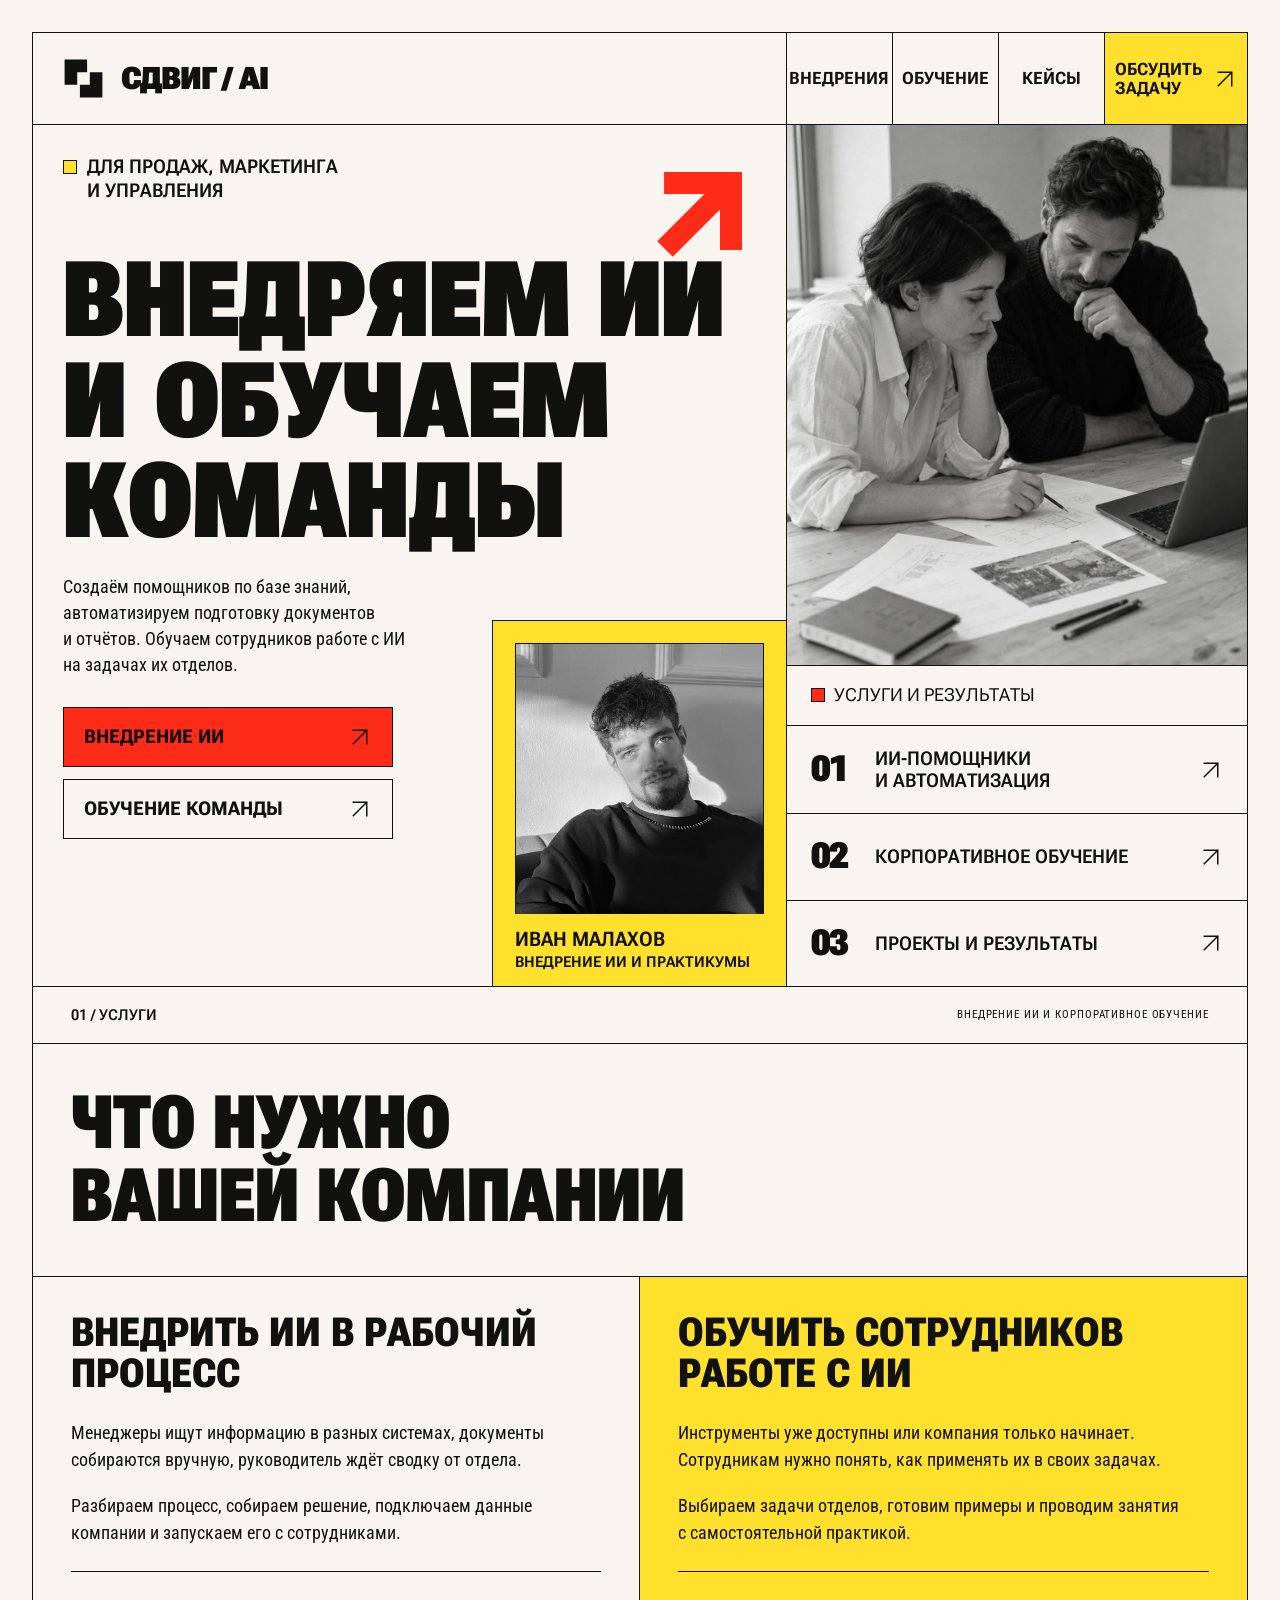
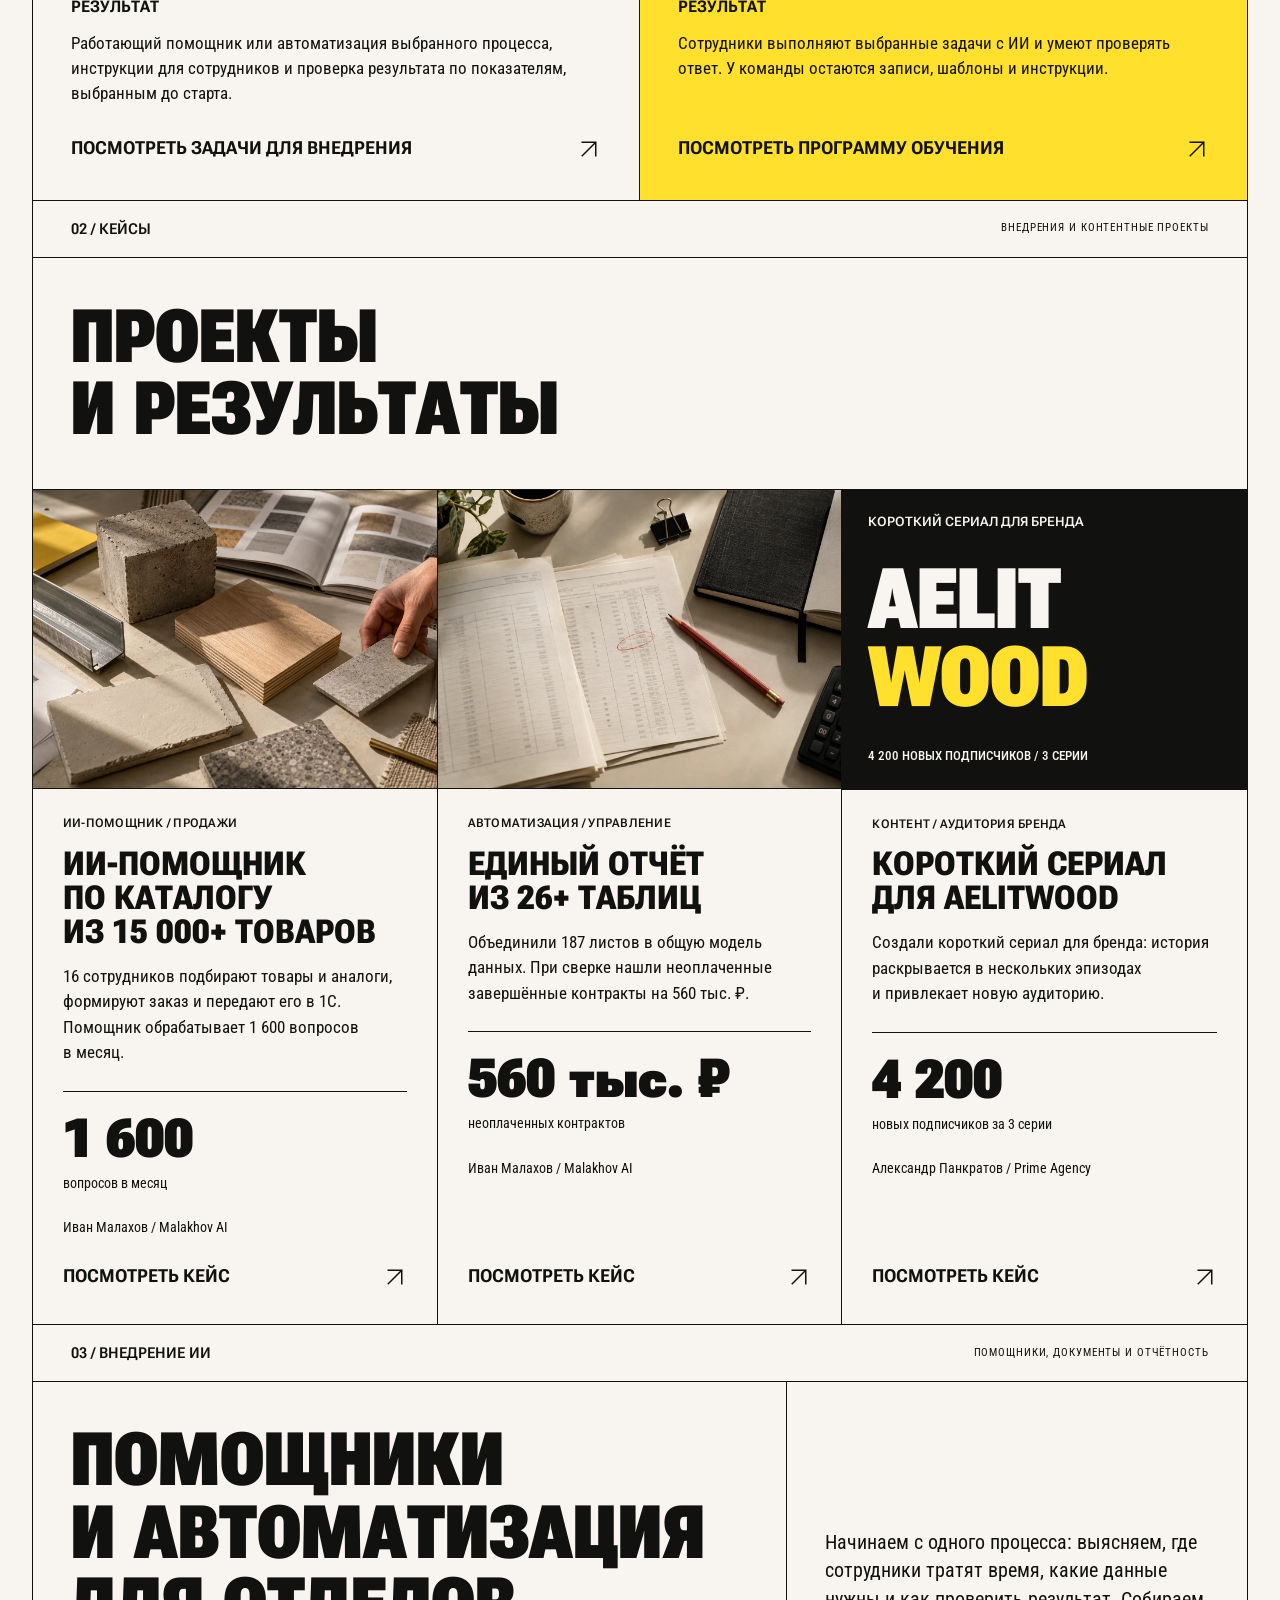
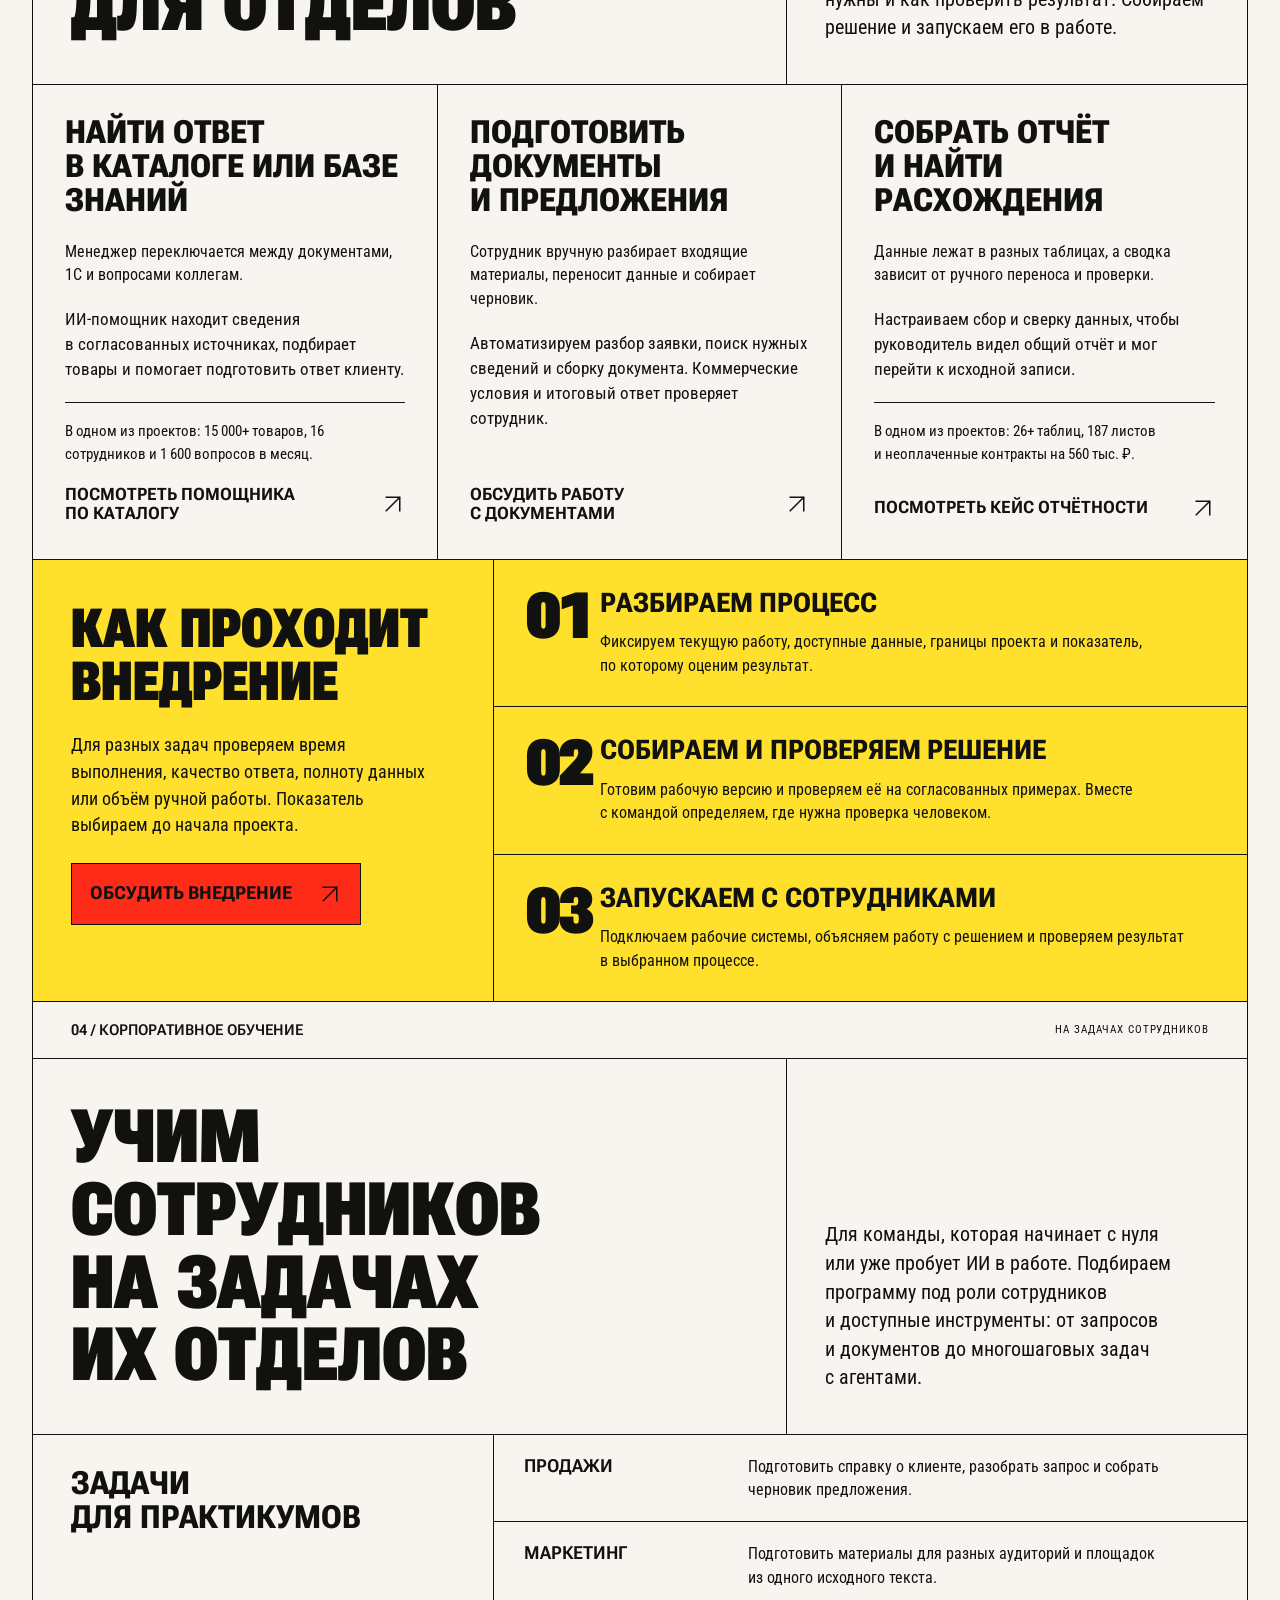
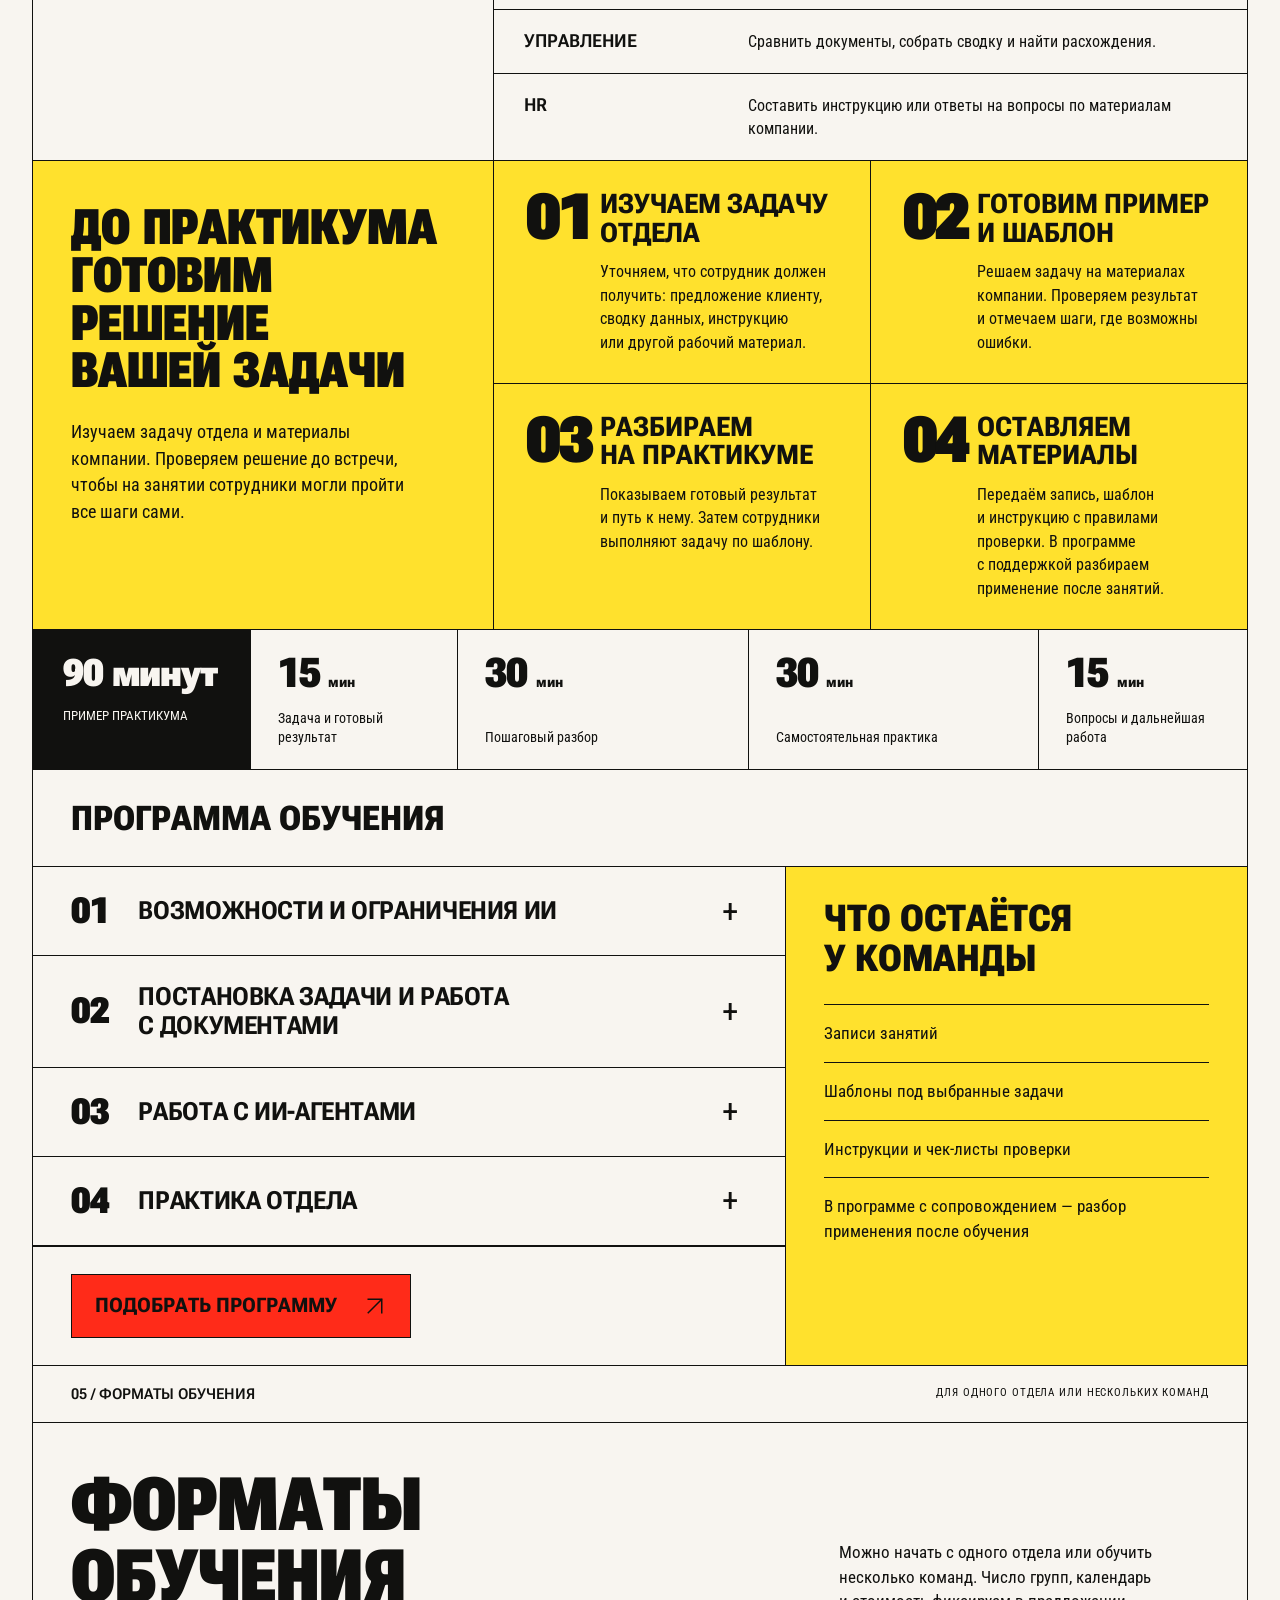
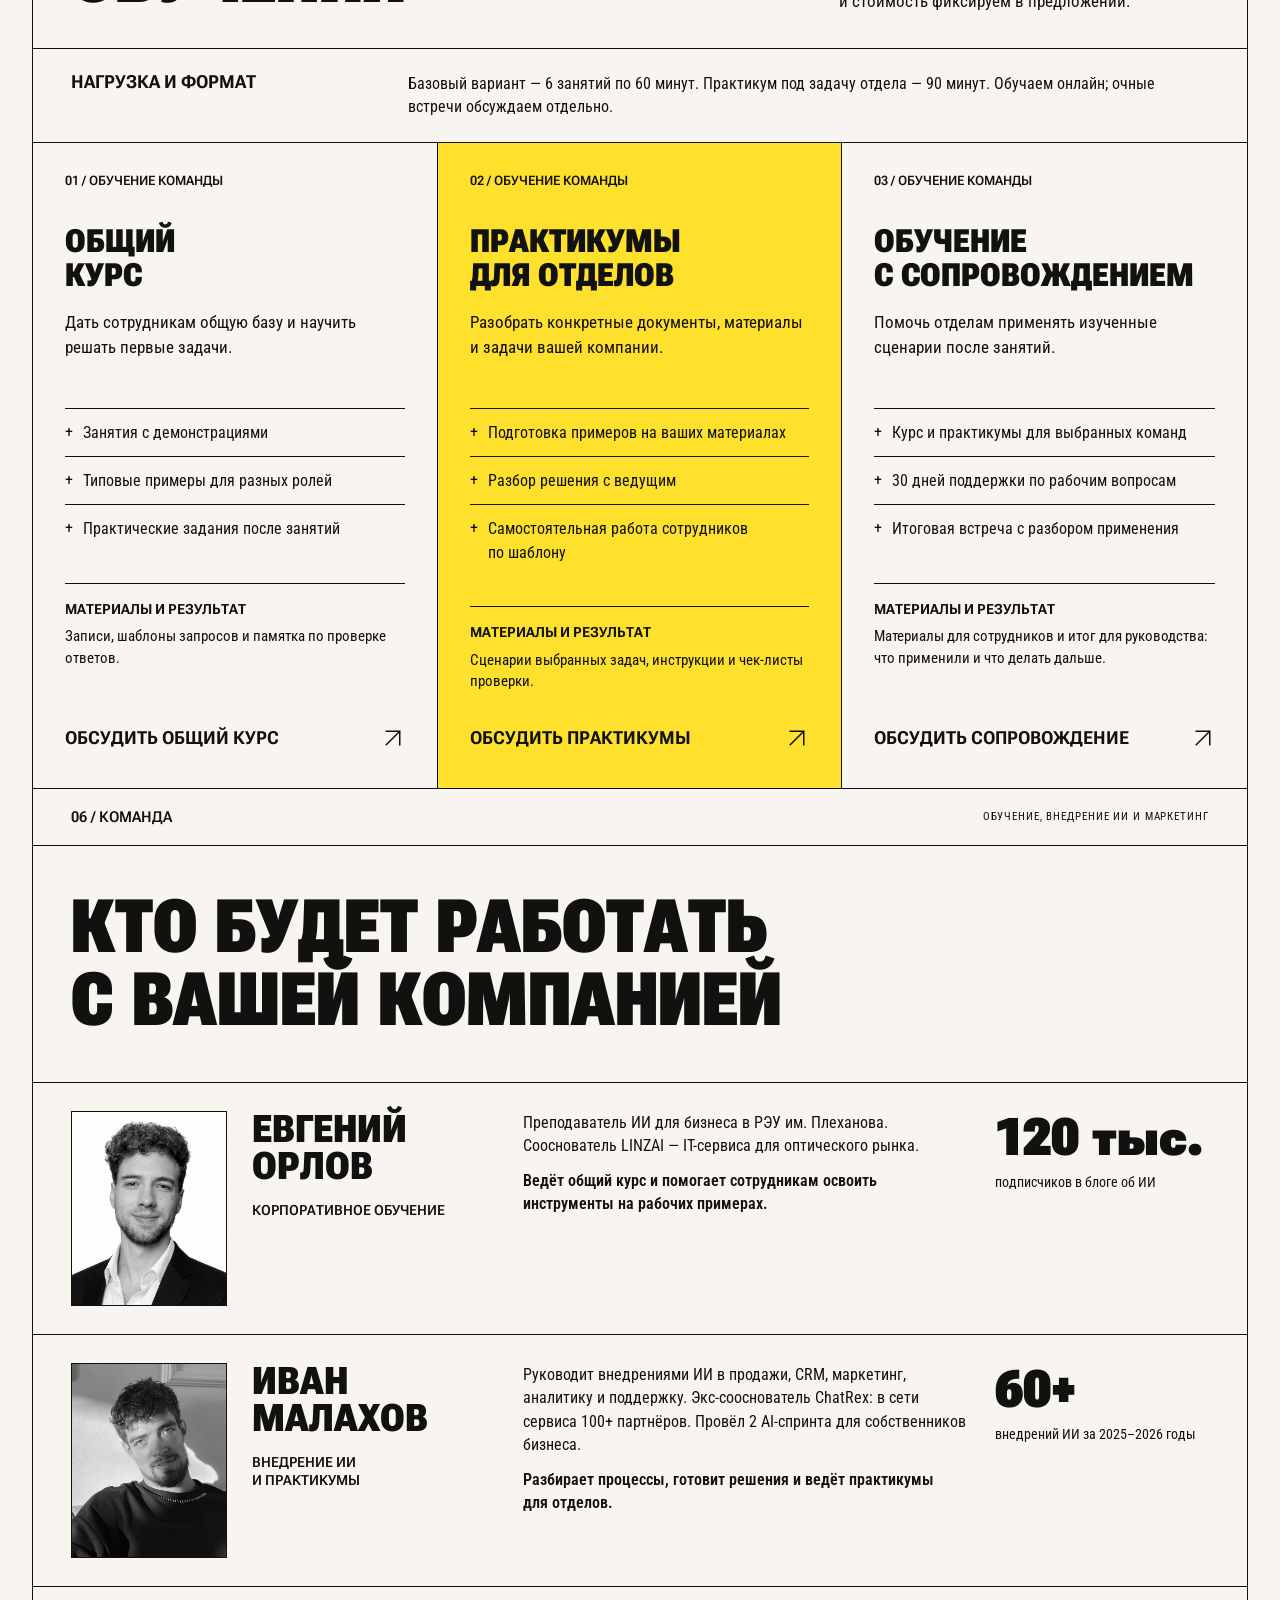
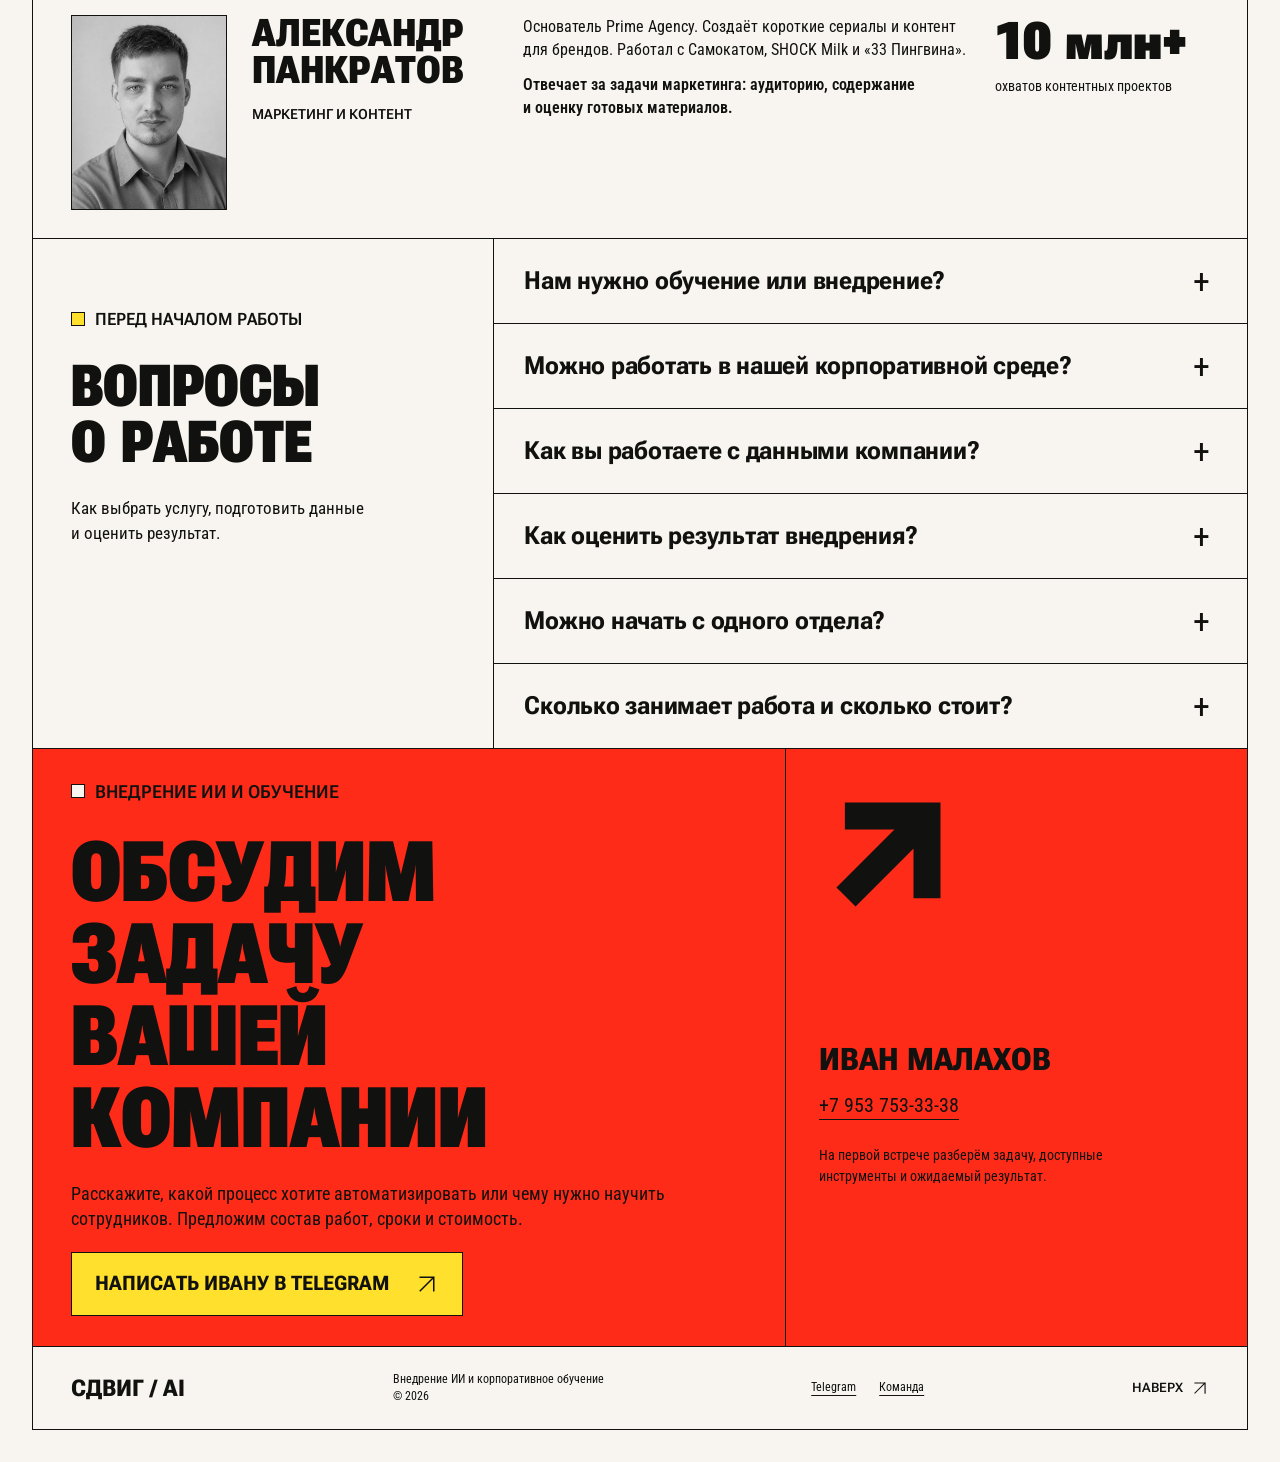
==== commit cfb49970: "Prepare custom-domain deployment and simplify header logo" ====
--- a/v2/index.html
+++ b/v2/index.html
@@ -26,7 +26,7 @@
 <a class="skip-link" href="#main">Перейти к&nbsp;содержанию</a>
 <div class="site-shell">
 <header class="site-header" id="top">
-<a href="./" class="brand" aria-label="СДВИГ / AI — главная"><svg class="brand-mark" viewBox="0 0 50 50" aria-hidden="true"><path d="M4 4h25v14H18v14H4V4ZM46 46H21V32h11V18h14v28Z" fill="currentColor"/></svg><span>СДВИГ / AI</span><small>ИИ <br>ДЛЯ&nbsp;БИЗНЕСА</small></a>
+<a href="./" class="brand" aria-label="СДВИГ / AI — главная"><svg class="brand-mark" viewBox="0 0 50 50" aria-hidden="true"><path d="M4 4h25v14H18v14H4V4ZM46 46H21V32h11V18h14v28Z" fill="currentColor"/></svg><span>СДВИГ / AI</span></a>
 <button type="button" class="menu-toggle" aria-expanded="false" aria-controls="site-nav" aria-label="Открыть меню"><span class="menu-label">Меню</span><svg class="menu-close" viewBox="0 0 32 32" fill="none" aria-hidden="true" focusable="false"><path d="m8 8 16 16M24 8 8 24" stroke="currentColor" stroke-width="2" stroke-linecap="square"/></svg></button>
 <nav class="site-nav" id="site-nav" aria-label="Основная навигация"><a href="#implementation">Внедрения</a><a href="#training">Обучение</a><a href="#cases">Кейсы</a><a href="#contact" class="nav-contact"><span>Обсудить <br>задачу</span><svg class="arrow" viewBox="0 0 32 32" fill="none" aria-hidden="true"><path d="M7 25 25 7M7 7h18v18" stroke="currentColor" stroke-width="2" stroke-linecap="square"/></svg></a></nav>
 </header>
